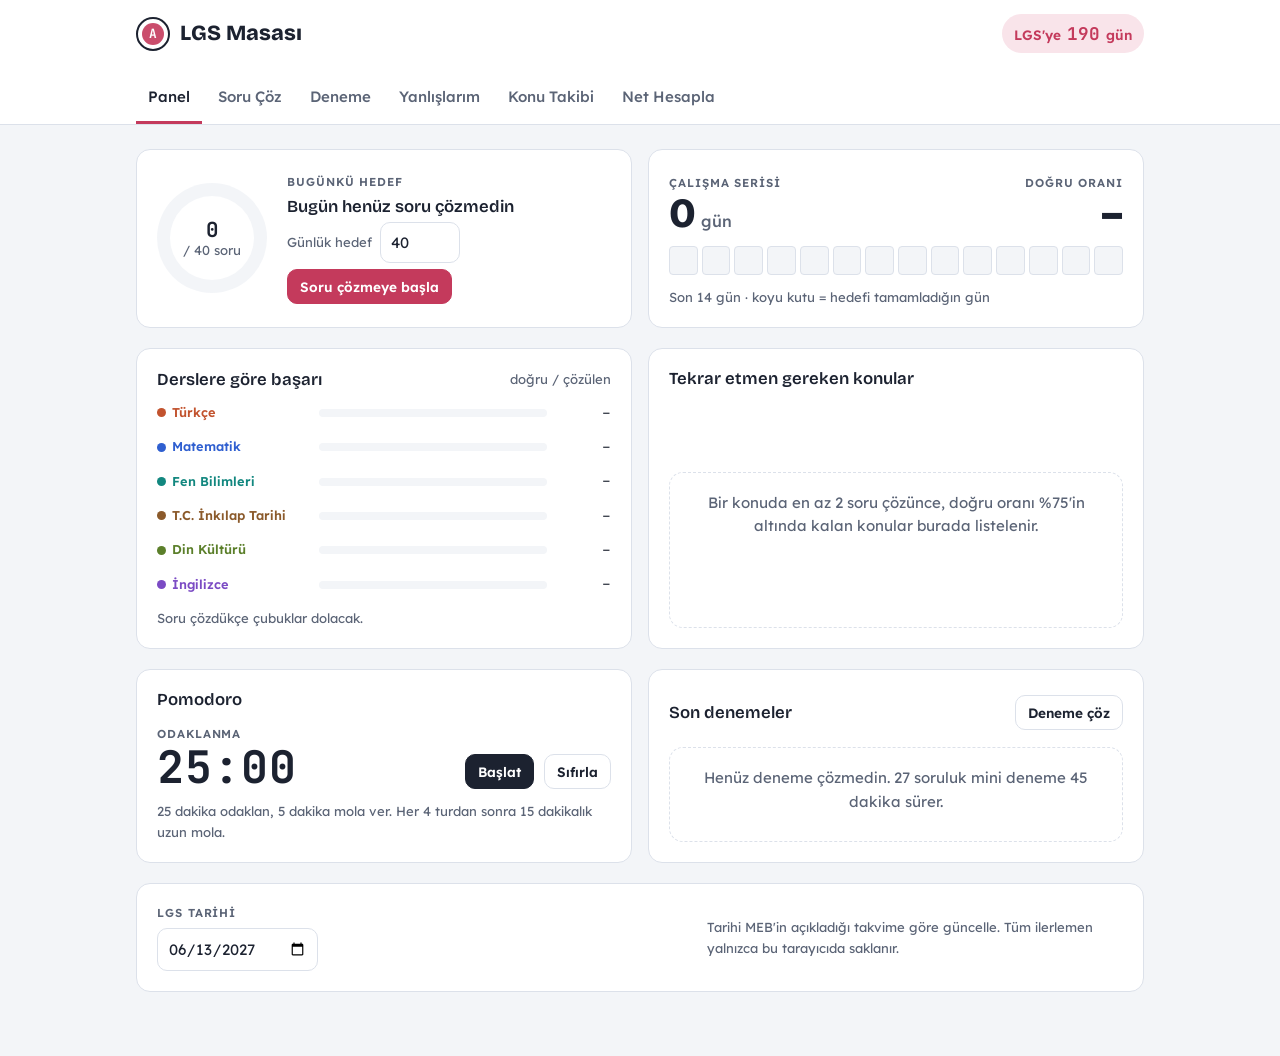
==== index.html @ 800ef684 "LGS çalışma uygulaması ekle Soru bankası, mini deneme, yanlış takibi, konu takibi, net/puan hesaplay" ====
<!doctype html>
<html lang="tr">
<head>
<meta charset="utf-8">
<meta name="viewport" content="width=device-width, initial-scale=1, viewport-fit=cover">
<!--APP-START-->
<title>LGS Masası</title>
<meta name="claude:viewport-fit-sides" content="cover">
<link rel="preconnect" href="https://fonts.googleapis.com">
<link rel="preconnect" href="https://fonts.gstatic.com" crossorigin>
<link rel="stylesheet" href="https://fonts.googleapis.com/css2?family=Bricolage+Grotesque:opsz,wght@12..96,600;12..96,800&family=Lexend:wght@400;500;600&family=JetBrains+Mono:wght@500;700&display=swap">
<style>
/* Layout: optik form fikri — beyaz "kâğıt" kartlar, A/B/C/D baloncukları, tek pembe vurgu rengi */
:root {
  --paper: #F3F5F8;
  --sheet: #FFFFFF;
  --ink: #1C2230;
  --muted: #5B6476;
  --line: #DCE1EA;
  --accent: #C43A5C;
  --accent-soft: #F9E4EA;
  --good: #1D7F55;
  --good-soft: #DFF3E9;
  --bad: #B9402B;
  --bad-soft: #FBE7E2;
  --c-tr: #C2532E; --c-mat: #2F5FD0; --c-fen: #12877F;
  --c-ink: #8B5A2B; --c-din: #5B7F2A; --c-ing: #7B4BC4;
  --f-display: "Bricolage Grotesque", "Segoe UI", system-ui, sans-serif;
  --f-body: "Lexend", "Segoe UI", system-ui, sans-serif;
  --f-mono: "JetBrains Mono", ui-monospace, "Cascadia Mono", monospace;
  --r: 14px;
}
@media (prefers-color-scheme: dark) {
  :root:not([data-theme="light"]) {
    --paper: #11141B; --sheet: #191E28; --ink: #E7EAF1; --muted: #9AA2B4; --line: #2B3241;
    --accent: #F07D98; --accent-soft: #3A1E28; --good: #52C690; --good-soft: #15342A; --bad: #F2846C; --bad-soft: #3A211B;
    --c-tr: #F08A5D; --c-mat: #7EA2F5; --c-fen: #4FC7BC; --c-ink: #D3A26E; --c-din: #9DC567; --c-ing: #B596EE;
    color-scheme: dark;
  }
}
:root[data-theme="dark"] {
  --paper: #11141B; --sheet: #191E28; --ink: #E7EAF1; --muted: #9AA2B4; --line: #2B3241;
  --accent: #F07D98; --accent-soft: #3A1E28; --good: #52C690; --good-soft: #15342A; --bad: #F2846C; --bad-soft: #3A211B;
  --c-tr: #F08A5D; --c-mat: #7EA2F5; --c-fen: #4FC7BC; --c-ink: #D3A26E; --c-din: #9DC567; --c-ing: #B596EE;
  color-scheme: dark;
}
* { box-sizing: border-box; }
body {
  margin: 0; background: var(--paper); color: var(--ink);
  font-family: var(--f-body); font-size: 15px; line-height: 1.55;
}
.wrap {
  max-width: 1040px; margin: 0 auto;
  padding-left: max(16px, env(safe-area-inset-left, 0px));
  padding-right: max(16px, env(safe-area-inset-right, 0px));
}
h1, h2, h3 { font-family: var(--f-display); text-wrap: balance; margin: 0; line-height: 1.15; }
h2 { font-size: 1.45rem; font-weight: 800; }
h3 { font-size: 1.05rem; font-weight: 600; }
.muted { color: var(--muted); }
.mono { font-family: var(--f-mono); font-variant-numeric: tabular-nums; }
.label { font-size: .72rem; text-transform: uppercase; letter-spacing: .08em; color: var(--muted); font-weight: 600; }
button, select, input { font: inherit; color: inherit; }
:focus-visible { outline: 2.5px solid var(--accent); outline-offset: 2px; }

/* Header */
header.top { background: var(--sheet); border-bottom: 1px solid var(--line); }
.top .wrap { display: flex; align-items: center; gap: 16px; flex-wrap: wrap; padding-block: 14px 0; }
.brand { display: flex; align-items: center; gap: 10px; }
.brand .logo { width: 34px; height: 34px; border-radius: 50%; border: 2px solid var(--ink); display: grid; place-items: center; font-family: var(--f-mono); font-weight: 700; font-size: .8rem; position: relative; }
.brand .logo::after { content: ""; position: absolute; inset: 4px; border-radius: 50%; background: var(--accent); opacity: .9; }
.brand .logo span { position: relative; z-index: 1; color: #fff; }
.brand h1 { font-size: 1.35rem; font-weight: 800; }
.countdown { margin-left: auto; display: flex; align-items: baseline; gap: 6px; background: var(--accent-soft); color: var(--accent); padding: 6px 12px; border-radius: 999px; font-weight: 600; font-size: .85rem; }
.countdown b { font-family: var(--f-mono); font-size: 1.1rem; }
nav.tabs { width: 100%; overflow-x: auto; display: flex; gap: 4px; margin-top: 6px; scrollbar-width: none; }
nav.tabs::-webkit-scrollbar { display: none; }
nav.tabs button {
  border: 0; background: none; padding: 10px 12px 12px; cursor: pointer; white-space: nowrap; color: var(--muted);
  border-bottom: 3px solid transparent; font-weight: 500;
}
nav.tabs button[aria-current="page"] { color: var(--ink); border-bottom-color: var(--accent); }
nav.tabs button .n { font-family: var(--f-mono); font-size: .72rem; background: var(--bad-soft); color: var(--bad); padding: 1px 6px; border-radius: 999px; margin-left: 4px; }
main { padding-block: 24px 64px; display: grid; gap: 20px; }

/* Generic blocks */
.card { background: var(--sheet); border: 1px solid var(--line); border-radius: var(--r); padding: 20px; min-width: 0; }
.grid { display: grid; gap: 16px; }
.g2 { grid-template-columns: repeat(auto-fit, minmax(280px, 1fr)); }
.g3 { grid-template-columns: repeat(auto-fit, minmax(220px, 1fr)); }
.row { display: flex; gap: 10px; flex-wrap: wrap; align-items: center; }
.stack { display: grid; gap: 12px; }
.btn {
  border: 1.5px solid var(--ink); background: var(--ink); color: var(--sheet); padding: 10px 18px; border-radius: 10px;
  cursor: pointer; font-weight: 600; transition: transform .1s ease;
}
.btn:active { transform: translateY(1px); }
.btn.ghost { background: transparent; color: var(--ink); border-color: var(--line); }
.btn.ghost:hover { border-color: var(--ink); }
.btn.accent { background: var(--accent); border-color: var(--accent); color: #fff; }
.btn.small { padding: 6px 12px; font-size: .85rem; }
.btn:disabled { opacity: .45; cursor: not-allowed; }
.chip { display: inline-flex; align-items: center; gap: 6px; font-size: .8rem; font-weight: 600; color: var(--c, var(--muted)); }
.chip::before { content: ""; width: 9px; height: 9px; border-radius: 50%; background: var(--c, var(--muted)); }
.pick { display: flex; gap: 8px; flex-wrap: wrap; }
.pick button {
  border: 1.5px solid var(--line); background: var(--sheet); border-radius: 999px; padding: 7px 14px; cursor: pointer; font-size: .9rem;
}
.pick button[aria-pressed="true"] { border-color: var(--ink); background: var(--ink); color: var(--sheet); }
select, input[type="number"], input[type="date"] {
  border: 1.5px solid var(--line); background: var(--sheet); border-radius: 10px; padding: 8px 10px; min-width: 0;
}
.field { display: grid; gap: 6px; }
.empty { padding: 18px; border: 1.5px dashed var(--line); border-radius: var(--r); color: var(--muted); text-align: center; }

/* Stats */
.big { font-family: var(--f-display); font-weight: 800; font-size: 2.6rem; line-height: 1; }
.bar { height: 8px; background: var(--paper); border-radius: 999px; overflow: hidden; }
.bar i { display: block; height: 100%; background: var(--c, var(--accent)); border-radius: 999px; }
.dersrow { display: grid; grid-template-columns: minmax(0, 150px) 1fr 52px; gap: 12px; align-items: center; font-size: .9rem; }
.dersrow .mono { text-align: right; }
.ring { --p: 0; width: 110px; height: 110px; border-radius: 50%; display: grid; place-items: center;
  background: conic-gradient(var(--accent) calc(var(--p) * 1%), var(--paper) 0); flex: none; }
.ring div { width: 84px; height: 84px; border-radius: 50%; background: var(--sheet); display: grid; place-items: center; text-align: center; line-height: 1.1; }
.ring b { font-family: var(--f-mono); font-size: 1.3rem; }
.weeks { display: grid; grid-template-columns: repeat(14, 1fr); gap: 4px; }
.weeks span { aspect-ratio: 1; border-radius: 4px; background: var(--paper); border: 1px solid var(--line); max-width: 100%; }
.weeks span[data-l="1"] { background: color-mix(in srgb, var(--accent) 30%, var(--sheet)); border-color: transparent; }
.weeks span[data-l="2"] { background: color-mix(in srgb, var(--accent) 60%, var(--sheet)); border-color: transparent; }
.weeks span[data-l="3"] { background: var(--accent); border-color: transparent; }

/* Pomodoro */
.pomo-time { font-family: var(--f-mono); font-weight: 700; font-size: 2.8rem; letter-spacing: .02em; line-height: 1; }

/* Question */
.qcard { max-width: 760px; width: 100%; margin: 0 auto; }
.qhead { display: flex; gap: 12px; align-items: center; flex-wrap: wrap; margin-bottom: 14px; }
.qhead .count { margin-left: auto; font-family: var(--f-mono); color: var(--muted); font-size: .9rem; }
.qtext { font-size: 1.08rem; white-space: pre-line; margin: 0 0 18px; }
.opts { display: grid; gap: 10px; }
.opt {
  display: flex; gap: 14px; align-items: center; text-align: left; width: 100%;
  border: 1.5px solid var(--line); background: var(--sheet); border-radius: 12px; padding: 10px 14px; cursor: pointer;
}
.opt:hover:not(:disabled) { border-color: var(--ink); }
.opt:disabled { cursor: default; }
.bub {
  flex: none; width: 32px; height: 32px; border-radius: 50%; border: 1.5px solid var(--accent); color: var(--accent);
  display: grid; place-items: center; font-family: var(--f-mono); font-weight: 700; font-size: .85rem;
}
.opt.sel { border-color: var(--ink); }
.opt.sel .bub { background: var(--ink); border-color: var(--ink); color: var(--sheet); }
.opt.ok { border-color: var(--good); background: var(--good-soft); }
.opt.ok .bub { background: var(--good); border-color: var(--good); color: var(--sheet); }
.opt.no { border-color: var(--bad); background: var(--bad-soft); }
.opt.no .bub { background: var(--bad); border-color: var(--bad); color: var(--sheet); }
.explain { margin-top: 16px; padding: 14px 16px; border-radius: 12px; background: var(--paper); border-left: 4px solid var(--good); }
.explain.no { border-left-color: var(--bad); }
.qfoot { display: flex; gap: 10px; flex-wrap: wrap; margin-top: 18px; justify-content: space-between; }
.progress { height: 4px; background: var(--paper); border-radius: 999px; overflow: hidden; margin-bottom: 18px; }
.progress i { display: block; height: 100%; background: var(--accent); }

/* Deneme optik */
.optik { display: grid; grid-template-columns: repeat(auto-fill, minmax(38px, 1fr)); gap: 6px; }
.optik button {
  aspect-ratio: 1; border-radius: 50%; border: 1.5px solid var(--line); background: var(--sheet); cursor: pointer;
  font-family: var(--f-mono); font-size: .78rem; display: grid; place-items: center; padding: 0; max-width: 100%;
}
.optik button.done { background: var(--ink); color: var(--sheet); border-color: var(--ink); }
.optik button.cur { outline: 2.5px solid var(--accent); outline-offset: 1px; }
.timer { font-family: var(--f-mono); font-weight: 700; font-size: 1.4rem; }
.timer.low { color: var(--bad); }
.exam-layout { display: grid; grid-template-columns: minmax(0, 1fr) 260px; gap: 20px; align-items: start; }
@media (max-width: 820px) { .exam-layout { grid-template-columns: 1fr; } }

/* Tables */
.tbl-wrap { overflow-x: auto; }
table { width: 100%; border-collapse: collapse; font-size: .92rem; }
th, td { padding: 9px 10px; border-bottom: 1px solid var(--line); text-align: right; font-variant-numeric: tabular-nums; }
th:first-child, td:first-child { text-align: left; }
th { font-size: .72rem; text-transform: uppercase; letter-spacing: .06em; color: var(--muted); font-weight: 600; }
tfoot td { font-weight: 700; border-bottom: 0; }
td input[type="number"] { width: 64px; text-align: right; }

/* Lists */
.list { display: grid; gap: 10px; }
.item { border: 1px solid var(--line); border-radius: 12px; padding: 14px 16px; background: var(--sheet); display: grid; gap: 8px; min-width: 0; }
.item p { margin: 0; white-space: pre-line; }
.ans { font-size: .9rem; }
.ans b { color: var(--good); }
.topic { display: grid; grid-template-columns: auto minmax(0, 1fr) auto; gap: 12px; align-items: center; padding: 9px 0; border-bottom: 1px solid var(--line); }
.topic:last-child { border-bottom: 0; }
.topic input { width: 18px; height: 18px; accent-color: var(--accent); }
.topic label { cursor: pointer; }
.topic.done label { color: var(--muted); text-decoration: line-through; text-decoration-color: var(--line); }
.tag { font-family: var(--f-mono); font-size: .75rem; padding: 2px 8px; border-radius: 999px; background: var(--paper); color: var(--muted); white-space: nowrap; }
.tag.good { background: var(--good-soft); color: var(--good); }
.tag.bad { background: var(--bad-soft); color: var(--bad); }
.confirm { display: flex; gap: 8px; flex-wrap: wrap; align-items: center; padding: 10px 12px; background: var(--accent-soft); border-radius: 10px; }
.note { font-size: .82rem; color: var(--muted); }
.hero-res { display: flex; gap: 24px; flex-wrap: wrap; align-items: center; }
.hero-res > div { display: grid; gap: 2px; }
@media (prefers-reduced-motion: reduce) { * { transition: none !important; } }
</style>
</head>
<body>
<header class="top">
  <div class="wrap">
    <div class="brand"><div class="logo"><span>A</span></div><h1>LGS Masası</h1></div>
    <div class="countdown" id="countdown"></div>
    <nav class="tabs" id="tabs" aria-label="Bölümler"></nav>
  </div>
</header>
<main class="wrap" id="main"></main>

<script>
/* ===================== DERSLER VE KONULAR ===================== */
const DERS = {
  tr:  { ad: "Türkçe", lgs: 20, kat: 4 },
  mat: { ad: "Matematik", lgs: 20, kat: 4 },
  fen: { ad: "Fen Bilimleri", lgs: 20, kat: 4 },
  ink: { ad: "T.C. İnkılap Tarihi", lgs: 10, kat: 1 },
  din: { ad: "Din Kültürü", lgs: 10, kat: 1 },
  ing: { ad: "İngilizce", lgs: 10, kat: 1 },
};
const DK = Object.keys(DERS);
const KONU = {
  tr: ["Sözcükte Anlam", "Cümlede Anlam", "Paragraf", "Fiilimsiler", "Cümlenin Ögeleri", "Fiilde Çatı", "Cümle Türleri", "Yazım Kuralları", "Noktalama İşaretleri", "Söz Sanatları", "Anlatım Bozuklukları", "Metin Türleri"],
  mat: ["Çarpanlar ve Katlar", "Üslü İfadeler", "Kareköklü İfadeler", "Veri Analizi", "Basit Olayların Olasılığı", "Cebirsel İfadeler ve Özdeşlikler", "Doğrusal Denklemler", "Eşitsizlikler", "Üçgenler", "Eşlik ve Benzerlik", "Dönüşüm Geometrisi", "Geometrik Cisimler"],
  fen: ["Mevsimler ve İklim", "DNA ve Genetik Kod", "Basınç", "Madde ve Endüstri", "Basit Makineler", "Enerji Dönüşümleri ve Çevre Bilimi", "Elektrik Yükleri ve Elektrik Enerjisi"],
  ink: ["Bir Kahraman Doğuyor", "Millî Uyanış", "Ya İstiklal Ya Ölüm", "Atatürkçülük ve Çağdaşlaşan Türkiye", "Demokratikleşme Çabaları", "Atatürk Dönemi Dış Politika", "Atatürk'ün Ölümü ve Sonrası"],
  din: ["Kader İnancı", "Zekât ve Sadaka", "Din ve Hayat", "Hz. Muhammed'in Örnekliği", "Kur'an-ı Kerim ve Özellikleri"],
  ing: ["Friendship", "Teen Life", "In the Kitchen", "On the Phone", "The Internet", "Adventures", "Tourism", "Chores", "Science", "Natural Forces"],
};

/* ===================== SORU BANKASI ===================== */
/* s: ders, t: konu, q: soru, o: seçenekler (A-D), a: doğru seçenek (0-3), e: açıklama */
const Q = [
  // ---- TÜRKÇE ----
  { s: "tr", t: "Sözcükte Anlam", q: "Aşağıdakilerin hangisinde tırnak içindeki sözcük mecaz anlamda kullanılmıştır?", o: ["Paketi \"ince\" bir iple bağladı.", "Arkadaşlarına karşı her zaman çok \"ince\" davranır.", "Masaya \"ince\" bir örtü serdi.", "Kalemin ucu çok \"ince\" olmuş."], a: 1, e: "\"İnce davranmak\" kibar, düşünceli olmak anlamındadır; sözcük gerçek anlamından (kalın olmayan) uzaklaşmıştır." },
  { s: "tr", t: "Sözcükte Anlam", q: "\"Sınav sonucunu öğrenince etekleri zil çaldı.\"\n\nBu cümledeki deyimin anlamı aşağıdakilerden hangisidir?", o: ["Çok korkmak", "Çok sevinmek", "Çok şaşırmak", "Çok üzülmek"], a: 1, e: "\"Etekleri zil çalmak\" çok sevinmek, sevinçten yerinde duramamak demektir." },
  { s: "tr", t: "Cümlede Anlam", q: "Aşağıdakilerden hangisi neden-sonuç ilişkisi içeren bir cümledir?", o: ["Erken kalkmak için alarm kurdu.", "Yağmur yağdığı için maç ertelendi.", "Düzenli çalışırsan başarırsın.", "Sanki bütün yük onun omzundaydı."], a: 1, e: "Maçın ertelenmesinin nedeni yağmurdur. A'da amaç-sonuç, C'de koşul-sonuç, D'de benzetme vardır." },
  { s: "tr", t: "Cümlede Anlam", q: "Aşağıdaki cümlelerin hangisi nesnel bir yargı içerir?", o: ["Bu film yılın en sürükleyici yapımı.", "Türkiye'nin başkenti Ankara'dır.", "Sonbahar en hüzünlü mevsimdir.", "Bu kitabın kapağı çok sıkıcı."], a: 1, e: "Nesnel yargı kanıtlanabilir, kişiden kişiye değişmez. Diğerleri kişisel görüş (öznel) bildirir." },
  { s: "tr", t: "Paragraf", q: "Kitap okumak, insanın hayal dünyasını genişletir. Okuyan kişi farklı hayatlara tanıklık eder, başka insanların duygularını anlamayı öğrenir. Bu yüzden düzenli okuma alışkanlığı kazanan çocuklar, başkalarının yerine kendini koyabilen bireyler olur.\n\nBu paragrafın ana düşüncesi aşağıdakilerden hangisidir?", o: ["Çocuklar her gün kitap okumalıdır.", "Kitap okumak empati kurmayı kolaylaştırır.", "Hayal gücü yalnızca kitapla gelişir.", "Okuma alışkanlığı ailede kazanılır."], a: 1, e: "Paragraf, okumanın başkalarının duygularını anlamayı (empati) geliştirdiği sonucuna bağlanıyor. Ana düşünce genellikle son cümlede toplanır." },
  { s: "tr", t: "Fiilimsiler", q: "Aşağıdaki cümlelerin hangisinde isim-fiil (ad-fiil) vardır?", o: ["Koşarak eve geldi.", "Kitap okumayı çok sever.", "Gelecek otobüsü bekliyoruz.", "Eve gelince beni aradı."], a: 1, e: "\"Okuma\" sözcüğü -ma ekiyle yapılmış isim-fiildir. A ve D'de zarf-fiil (-arak, -ınca), C'de sıfat-fiil (-ecek) vardır." },
  { s: "tr", t: "Fiilimsiler", q: "\"Kırılan vazoyu annem hemen fark etti.\"\n\nBu cümledeki fiilimsinin türü aşağıdakilerden hangisidir?", o: ["İsim-fiil", "Sıfat-fiil", "Zarf-fiil", "Cümlede fiilimsi yoktur."], a: 1, e: "\"Kırılan\" sözcüğü -an ekiyle \"vazo\" ismini nitelemiştir; bu bir sıfat-fiildir (ortaç)." },
  { s: "tr", t: "Cümlenin Ögeleri", q: "\"Ali dün akşam kitabı bitirdi.\"\n\nBu cümlede \"kitabı\" sözcüğü hangi ögedir?", o: ["Özne", "Belirtili nesne", "Dolaylı tümleç", "Zarf tümleci"], a: 1, e: "Yükleme \"neyi?\" sorusu sorulur: \"Kitabı\" bitirdi. Belirtme durum eki (-ı) aldığı için belirtili nesnedir." },
  { s: "tr", t: "Fiilde Çatı", q: "Aşağıdaki cümlelerin hangisinin yüklemi edilgen çatılıdır?", o: ["Annem akşam yemeği pişirdi.", "Mektuplar dün postaya verildi.", "Arkadaşlar parkta buluştu.", "Kız aynanın karşısında süslendi."], a: 1, e: "\"Verildi\" fiilinin öznesi belli değildir (verenin kim olduğu söylenmez); -il ekiyle edilgen olmuştur. C işteş, D dönüşlü, A etken çatılıdır." },
  { s: "tr", t: "Cümle Türleri", q: "Aşağıdakilerden hangisi isim cümlesidir?", o: ["Bahçede çiçekler açtı.", "Bu ev çok eski.", "Yarın erken kalkacağız.", "Kitabı bir günde okudum."], a: 1, e: "İsim cümlesinin yüklemi isim soylu sözcüktür: \"eski\". Diğer cümlelerin yüklemi çekimli fiildir." },
  { s: "tr", t: "Yazım Kuralları", q: "Aşağıdaki cümlelerin hangisinde yazım yanlışı vardır?", o: ["Sen de bizimle gel.", "Kitabı masada bıraktım.", "Bende seninle geleceğim.", "Evde kimse yoktu."], a: 2, e: "\"Ben de\" anlamındaki bağlaç olan \"de\" ayrı yazılır: \"Ben de seninle geleceğim.\" Cümleden çıkarıldığında anlam bozulmuyorsa bağlaçtır." },
  { s: "tr", t: "Noktalama İşaretleri", q: "Aşağıdakilerin hangisinin sonuna soru işareti konmaz?", o: ["Yarın okula gelecek misin", "Seni kim aradı", "Nereye gittiğini bilmiyorum", "Bu kitabı okudun mu"], a: 2, e: "C'de soru anlamı yoktur; \"bilmiyorum\" diye bir bilgi verilir. Bu yüzden sonuna nokta konur." },
  { s: "tr", t: "Söz Sanatları", q: "\"Güneş, pencereden içeri gülümseyerek bakıyordu.\"\n\nBu cümlede hangi söz sanatı kullanılmıştır?", o: ["Benzetme", "Kişileştirme", "Abartma", "Konuşturma"], a: 1, e: "Gülümsemek insana ait bir özelliktir; Güneş'e insan özelliği verilmiştir. Bu kişileştirmedir (teşhis)." },
  { s: "tr", t: "Söz Sanatları", q: "Aşağıdakilerin hangisinde abartma sanatı vardır?", o: ["Gözyaşlarım sel olup aktı.", "Kar, pamuk gibi yağıyordu.", "Rüzgâr kapıyı çaldı.", "Kuşlar bize \"Bahar geldi!\" dedi."], a: 0, e: "Gözyaşlarının sel olması gerçekte olamayacak kadar büyütülmüştür. B benzetme, C kişileştirme, D konuşturmadır." },
  { s: "tr", t: "Anlatım Bozuklukları", q: "Aşağıdaki cümlelerin hangisinde gereksiz sözcük kullanımından kaynaklanan bir anlatım bozukluğu vardır?", o: ["Toplantıya elli kişi katıldı.", "Toplantıya yaklaşık elli kadar kişi katıldı.", "Toplantıya ellinin üzerinde kişi katıldı.", "Toplantıya beklenenden az kişi katıldı."], a: 1, e: "\"Yaklaşık\" ile \"kadar\" aynı anlamı verir; ikisinden biri gereksizdir." },
  { s: "tr", t: "Metin Türleri", q: "Yazarın kendi yaşadığı ya da tanık olduğu olayları, üzerinden zaman geçtikten sonra anlattığı yazı türü hangisidir?", o: ["Anı", "Masal", "Fabl", "Roman"], a: 0, e: "Anı (hatıra), yazarın bizzat yaşadığı veya tanık olduğu olayları anlatır; gerçeğe dayanır." },

  // ---- MATEMATİK ----
  { s: "mat", t: "Çarpanlar ve Katlar", q: "24 ve 36 sayılarının en büyük ortak böleni (EBOB) kaçtır?", o: ["6", "8", "12", "18"], a: 2, e: "24 = 2³·3, 36 = 2²·3². Ortak asal çarpanların en küçük üslüleri: 2²·3 = 12." },
  { s: "mat", t: "Çarpanlar ve Katlar", q: "8 ve 12 sayılarının en küçük ortak katı (EKOK) kaçtır?", o: ["24", "48", "4", "96"], a: 0, e: "8 = 2³, 12 = 2²·3. Tüm asal çarpanların en büyük üslüleri: 2³·3 = 24." },
  { s: "mat", t: "Çarpanlar ve Katlar", q: "Uzunlukları 18 cm ve 30 cm olan iki çubuk, hiç artmayacak şekilde eşit ve olabildiğince uzun parçalara ayrılacaktır. Toplam kaç parça elde edilir?", o: ["6", "8", "12", "16"], a: 1, e: "Parça boyu EBOB(18, 30) = 6 cm olmalı. 18 ÷ 6 = 3, 30 ÷ 6 = 5; toplam 3 + 5 = 8 parça." },
  { s: "mat", t: "Üslü İfadeler", q: "(2⁵ · 2³) ÷ 2⁶ işleminin sonucu kaçtır?", o: ["2", "4", "8", "16"], a: 1, e: "Tabanlar aynı: çarpmada üsler toplanır, bölmede çıkarılır. 2⁵⁺³⁻⁶ = 2² = 4." },
  { s: "mat", t: "Üslü İfadeler", q: "(−3)² + (−2)³ işleminin sonucu kaçtır?", o: ["−17", "1", "17", "−1"], a: 1, e: "(−3)² = 9 (çift üs, pozitif), (−2)³ = −8 (tek üs, negatif). 9 + (−8) = 1." },
  { s: "mat", t: "Üslü İfadeler", q: "0,00045 sayısının bilimsel gösterimi aşağıdakilerden hangisidir?", o: ["4,5 · 10⁻³", "4,5 · 10⁻⁴", "45 · 10⁻⁵", "0,45 · 10⁻³"], a: 1, e: "Bilimsel gösterimde katsayı 1 ile 10 arasında olmalı (1 ≤ a < 10). Virgül 4 basamak sağa kayar: 4,5 · 10⁻⁴." },
  { s: "mat", t: "Kareköklü İfadeler", q: "√48 ifadesinin en sade hâli aşağıdakilerden hangisidir?", o: ["2√12", "4√3", "3√4", "6√2"], a: 1, e: "48 = 16 · 3 → √48 = √16 · √3 = 4√3. (2√12 de eşittir ama sadeleştirilebilir.)" },
  { s: "mat", t: "Kareköklü İfadeler", q: "√50 + √18 işleminin sonucu kaçtır?", o: ["8√2", "√68", "15√2", "4√2"], a: 0, e: "√50 = 5√2, √18 = 3√2. Kök içleri aynı olunca katsayılar toplanır: 5√2 + 3√2 = 8√2." },
  { s: "mat", t: "Kareköklü İfadeler", q: "√70 sayısı hangi iki ardışık tam sayı arasındadır?", o: ["7 ile 8", "8 ile 9", "9 ile 10", "34 ile 35"], a: 1, e: "8² = 64 < 70 < 81 = 9². Bu yüzden 8 < √70 < 9." },
  { s: "mat", t: "Veri Analizi", q: "Bir öğrencinin 4 deneme sınavındaki matematik netleri 12, 15, 18 ve 15'tir. Bu netlerin aritmetik ortalaması kaçtır?", o: ["14", "15", "16", "18"], a: 1, e: "Toplam: 12 + 15 + 18 + 15 = 60. Ortalama: 60 ÷ 4 = 15." },
  { s: "mat", t: "Basit Olayların Olasılığı", q: "Bir torbada 3 kırmızı, 5 mavi ve 2 yeşil top vardır. Torbadan rastgele çekilen bir topun mavi olma olasılığı kaçtır?", o: ["1/5", "3/10", "1/2", "1/10"], a: 2, e: "Toplam 10 top, 5'i mavi. Olasılık = 5/10 = 1/2." },
  { s: "mat", t: "Basit Olayların Olasılığı", q: "Bir zar atıldığında üst yüze asal sayı gelme olasılığı kaçtır?", o: ["1/6", "1/3", "1/2", "2/3"], a: 2, e: "1-6 arasındaki asal sayılar: 2, 3, 5 (3 tane). Olasılık = 3/6 = 1/2. (1 asal değildir.)" },
  { s: "mat", t: "Cebirsel İfadeler ve Özdeşlikler", q: "(x + 3)² ifadesinin eşiti aşağıdakilerden hangisidir?", o: ["x² + 9", "x² + 3x + 9", "x² + 6x + 9", "x² + 6x + 6"], a: 2, e: "İki terim toplamının karesi: (a + b)² = a² + 2ab + b² → x² + 2·x·3 + 9 = x² + 6x + 9." },
  { s: "mat", t: "Cebirsel İfadeler ve Özdeşlikler", q: "51² − 49² işleminin sonucu kaçtır?", o: ["2", "100", "200", "400"], a: 2, e: "İki kare farkı: a² − b² = (a − b)(a + b) → (51 − 49)(51 + 49) = 2 · 100 = 200." },
  { s: "mat", t: "Doğrusal Denklemler", q: "3x − 7 = 2x + 5 denkleminin çözümü kaçtır?", o: ["2", "−2", "12", "−12"], a: 2, e: "x'li terimler bir tarafa: 3x − 2x = 5 + 7 → x = 12." },
  { s: "mat", t: "Doğrusal Denklemler", q: "A(1, 2) ve B(3, 8) noktalarından geçen doğrunun eğimi kaçtır?", o: ["2", "3", "4", "6"], a: 1, e: "Eğim = (y₂ − y₁) / (x₂ − x₁) = (8 − 2) / (3 − 1) = 6 / 2 = 3." },
  { s: "mat", t: "Doğrusal Denklemler", q: "y = 2x + 1 doğrusunun y eksenini kestiği nokta aşağıdakilerden hangisidir?", o: ["(1, 0)", "(0, 1)", "(0, 2)", "(−1/2, 0)"], a: 1, e: "y eksenini kestiği noktada x = 0'dır. y = 2·0 + 1 = 1 → (0, 1)." },
  { s: "mat", t: "Eşitsizlikler", q: "−2x + 4 > 10 eşitsizliğinin çözüm kümesi aşağıdakilerden hangisidir?", o: ["x > −3", "x < −3", "x > 3", "x < 3"], a: 1, e: "−2x > 6. Her iki taraf negatif sayıya (−2) bölünürken eşitsizlik yön değiştirir: x < −3." },
  { s: "mat", t: "Üçgenler", q: "Dik kenarları 6 cm ve 8 cm olan dik üçgenin hipotenüsü kaç cm'dir?", o: ["10", "12", "14", "9"], a: 0, e: "Pisagor bağıntısı: c² = 6² + 8² = 36 + 64 = 100 → c = 10 cm." },
  { s: "mat", t: "Üçgenler", q: "İki kenarının uzunluğu 5 cm ve 9 cm olan bir üçgenin üçüncü kenarı tam sayı ise en fazla kaç cm olabilir?", o: ["12", "13", "14", "15"], a: 1, e: "Üçgen eşitsizliği: 9 − 5 < x < 9 + 5 → 4 < x < 14. En büyük tam sayı 13." },
  { s: "mat", t: "Eşlik ve Benzerlik", q: "ABC ve DEF üçgenleri benzerdir ve |AB| / |DE| = 2/3'tür. |AB| = 8 cm ise |DE| kaç cm'dir?", o: ["10", "12", "16", "24"], a: 1, e: "8 / |DE| = 2/3 → |DE| = 8 · 3 / 2 = 12 cm." },
  { s: "mat", t: "Dönüşüm Geometrisi", q: "A(2, −3) noktasının y eksenine göre yansımasının koordinatları nedir?", o: ["(2, 3)", "(−2, −3)", "(−2, 3)", "(3, −2)"], a: 1, e: "y eksenine göre yansımada x'in işareti değişir, y aynı kalır: (−2, −3)." },
  { s: "mat", t: "Dönüşüm Geometrisi", q: "B(−1, 4) noktası önce 3 birim sağa, sonra 2 birim aşağı ötelenirse hangi noktaya gelir?", o: ["(2, 2)", "(−4, 6)", "(2, 6)", "(−4, 2)"], a: 0, e: "Sağa öteleme x'e eklenir: −1 + 3 = 2. Aşağı öteleme y'den çıkarılır: 4 − 2 = 2. Sonuç (2, 2)." },
  { s: "mat", t: "Geometrik Cisimler", q: "Taban yarıçapı 3 cm, yüksekliği 10 cm olan dik dairesel silindirin hacmi kaç cm³'tür? (π = 3 alınız.)", o: ["90", "180", "270", "900"], a: 2, e: "Hacim = π · r² · h = 3 · 9 · 10 = 270 cm³." },

  // ---- FEN BİLİMLERİ ----
  { s: "fen", t: "Mevsimler ve İklim", q: "Mevsimlerin oluşmasının temel nedeni aşağıdakilerden hangisidir?", o: ["Dünya'nın Güneş'e olan uzaklığının değişmesi", "Dünya'nın eksen eğikliği ve Güneş etrafında dolanması", "Ay'ın Dünya etrafında dolanması", "Dünya'nın kendi ekseni etrafında dönmesi"], a: 1, e: "Eksen eğikliği yüzünden yıl boyunca Güneş ışınlarının geliş açısı değişir; mevsimler bundan oluşur. Kendi ekseni etrafında dönme gece-gündüzü oluşturur." },
  { s: "fen", t: "Mevsimler ve İklim", q: "21 Haziran tarihinde Kuzey Yarım Küre için aşağıdakilerden hangisi doğrudur?", o: ["En uzun gece yaşanır.", "Gece ve gündüz süreleri eşittir.", "En uzun gündüz yaşanır.", "Güneş ışınları Oğlak Dönencesi'ne dik gelir."], a: 2, e: "21 Haziran'da ışınlar Yengeç Dönencesi'ne dik gelir; Kuzey Yarım Küre'de en uzun gündüz, en kısa gece yaşanır." },
  { s: "fen", t: "Mevsimler ve İklim", q: "Uzun yıllar boyunca bir bölgede gözlenen hava olaylarının ortalamasını inceleyen bilim dalı hangisidir?", o: ["Meteoroloji", "Klimatoloji", "Jeoloji", "Ekoloji"], a: 1, e: "İklimi klimatoloji inceler. Meteoroloji ise kısa süreli hava durumunu inceler." },
  { s: "fen", t: "DNA ve Genetik Kod", q: "Bir DNA zincirindeki baz dizilimi A–T–G–C şeklindedir. Karşı zincirdeki baz dizilimi hangisidir?", o: ["T–A–C–G", "A–T–G–C", "U–A–C–G", "G–C–A–T"], a: 0, e: "DNA'da Adenin–Timin, Guanin–Sitozin eşleşir. A→T, T→A, G→C, C→G. (Urasil DNA'da bulunmaz.)" },
  { s: "fen", t: "DNA ve Genetik Kod", q: "Bezelyede düz tohum (D) buruşuk tohuma (d) baskındır. Dd × Dd çaprazlamasında buruşuk tohumlu bezelye oluşma olasılığı kaçtır?", o: ["0", "1/4", "1/2", "3/4"], a: 1, e: "Olası genotipler: DD, Dd, Dd, dd. Yalnızca dd buruşuktur → 1/4." },
  { s: "fen", t: "DNA ve Genetik Kod", q: "Çevre koşullarının etkisiyle oluşan ve kalıtsal olmayan değişikliklere ne ad verilir?", o: ["Mutasyon", "Modifikasyon", "Adaptasyon", "Varyasyon"], a: 1, e: "Modifikasyon genlerin yapısını değiştirmez, sonraki nesle aktarılmaz. Mutasyon ise DNA'da kalıcı değişikliktir." },
  { s: "fen", t: "Basınç", q: "600 N ağırlığındaki bir cisim, zemine 2 m²'lik yüzeyle temas etmektedir. Cismin zemine yaptığı basınç kaç Pa'dır?", o: ["300", "1200", "600", "150"], a: 0, e: "Basınç = Kuvvet ÷ Yüzey alanı = 600 N ÷ 2 m² = 300 Pa." },
  { s: "fen", t: "Basınç", q: "Durgun bir sıvının kabın tabanına yaptığı basınç aşağıdakilerden hangisine bağlı değildir?", o: ["Sıvının derinliğine", "Sıvının yoğunluğuna", "Kabın şekline", "Yer çekimi ivmesine"], a: 2, e: "Sıvı basıncı = derinlik × yoğunluk × g. Kabın şekline ve sıvının miktarına bağlı değildir." },
  { s: "fen", t: "Basınç", q: "Kayak yapan birinin karda batmaması için geniş kayaklar kullanmasının nedeni nedir?", o: ["Ağırlığını azaltmak", "Temas alanını artırıp basıncı azaltmak", "Temas alanını azaltıp basıncı artırmak", "Sürtünmeyi artırmak"], a: 1, e: "Kuvvet (ağırlık) aynı kalır; yüzey alanı büyüdükçe basınç küçülür, bu yüzden kişi kara gömülmez." },
  { s: "fen", t: "Madde ve Endüstri", q: "Periyodik tablodaki yatay sıralara ne ad verilir?", o: ["Grup", "Periyot", "Blok", "Sütun"], a: 1, e: "Yatay sıralar periyot (7 tane), dikey sütunlar grup olarak adlandırılır." },
  { s: "fen", t: "Madde ve Endüstri", q: "pH değeri 3 olan bir çözelti için aşağıdakilerden hangisi doğrudur?", o: ["Baziktir.", "Mavi turnusol kâğıdını kırmızıya çevirir.", "Nötrdür.", "Ele kayganlık hissi verir."], a: 1, e: "pH < 7 asidiktir. Asitler mavi turnusolü kırmızıya çevirir. Kayganlık hissi bazların özelliğidir." },
  { s: "fen", t: "Madde ve Endüstri", q: "Aşağıdakilerden hangisi kimyasal bir değişimdir?", o: ["Buzun erimesi", "Kâğıdın yırtılması", "Demirin paslanması", "Şekerin suda çözünmesi"], a: 2, e: "Paslanmada demir oksijenle tepkimeye girer ve yeni bir madde oluşur. Diğerlerinde maddenin kimliği değişmez." },
  { s: "fen", t: "Basit Makineler", q: "Basit makinelerle ilgili aşağıdakilerden hangisi doğrudur?", o: ["İşten kazanç sağlarlar.", "Kuvvetten kazanç varsa yoldan da kazanç olur.", "İş yapmayı kolaylaştırır ama işten kazanç sağlamazlar.", "Enerjiyi artırırlar."], a: 2, e: "Basit makineler kuvvetin yönünü veya büyüklüğünü değiştirir; ancak yapılan iş azalmaz. Kuvvetten kazanç, yoldan kayıp demektir." },
  { s: "fen", t: "Basit Makineler", q: "Sabit makara için aşağıdakilerden hangisi doğrudur?", o: ["Kuvvetten kazanç sağlar.", "Yalnızca kuvvetin yönünü değiştirir.", "Yoldan kazanç sağlar.", "Yükü yarı kuvvetle kaldırır."], a: 1, e: "Sabit makarada kuvvet = yük (ağırlıksız makarada). Kazanç yoktur, yalnızca kuvvetin yönü değişir." },
  { s: "fen", t: "Enerji Dönüşümleri ve Çevre Bilimi", q: "Fotosentez sonucunda açığa çıkan gaz hangisidir?", o: ["Karbondioksit", "Oksijen", "Azot", "Hidrojen"], a: 1, e: "Fotosentezde bitkiler karbondioksit ve su kullanarak güneş ışığıyla besin (glikoz) üretir ve oksijen açığa çıkarır." },
  { s: "fen", t: "Enerji Dönüşümleri ve Çevre Bilimi", q: "Aşağıdaki enerji kaynaklarından hangisi yenilenemez?", o: ["Güneş", "Rüzgâr", "Kömür", "Jeotermal"], a: 2, e: "Kömür fosil yakıttır; oluşması milyonlarca yıl sürer, tükenebilir. Diğerleri yenilenebilir kaynaklardır." },
  { s: "fen", t: "Enerji Dönüşümleri ve Çevre Bilimi", q: "Bir besin zincirinde enerji akışı hangi canlılarla başlar?", o: ["Üreticiler", "Otçullar", "Etçiller", "Ayrıştırıcılar"], a: 0, e: "Enerji Güneş'ten üreticilere (bitkiler) geçer; zincir üreticilerle başlar." },
  { s: "fen", t: "Elektrik Yükleri ve Elektrik Enerjisi", q: "Aynı cins elektrik yüküyle yüklü iki cisim birbirine yaklaştırılırsa ne olur?", o: ["Birbirini çeker.", "Birbirini iter.", "Etkileşmez.", "Yükleri sıfırlanır."], a: 1, e: "Aynı cins yükler birbirini iter, zıt cins yükler birbirini çeker." },
  { s: "fen", t: "Elektrik Yükleri ve Elektrik Enerjisi", q: "Gücü 2000 W olan bir ütü 3 saat çalışırsa kaç kWh elektrik enerjisi harcar?", o: ["6", "600", "0,6", "6000"], a: 0, e: "2000 W = 2 kW. Enerji = Güç × Süre = 2 kW × 3 h = 6 kWh." },
  { s: "fen", t: "Elektrik Yükleri ve Elektrik Enerjisi", q: "Yüklü bir cismin fazla yükünü toprağa aktararak nötr hâle gelmesine ne ad verilir?", o: ["Topraklama", "Sürtünme", "Dokunma", "Etki ile yüklenme"], a: 0, e: "Topraklamada fazla yükler toprağa akar ve cisim nötrleşir. Paratoner bu ilkeyle çalışır." },

  // ---- İNKILAP TARİHİ ----
  { s: "ink", t: "Bir Kahraman Doğuyor", q: "Mustafa Kemal hangi şehirde doğmuştur?", o: ["Manastır", "Selanik", "Sofya", "İstanbul"], a: 1, e: "Mustafa Kemal 1881'de Selanik'te doğdu. Manastır'da askerî idadiyi okudu." },
  { s: "ink", t: "Bir Kahraman Doğuyor", q: "Mustafa Kemal'e \"Kemal\" adını veren kişi kimdir?", o: ["Şemsi Efendi", "Matematik öğretmeni Mustafa Bey", "Ali Rıza Efendi", "Ömer Naci"], a: 1, e: "Selanik Askerî Rüştiyesi'ndeki matematik öğretmeni Mustafa Bey, onun matematikteki başarısı nedeniyle bu adı vermiştir." },
  { s: "ink", t: "Millî Uyanış", q: "Mustafa Kemal'in Tobruk ve Derne'de başarı gösterdiği savaş hangisidir?", o: ["Balkan Savaşları", "Trablusgarp Savaşı", "Çanakkale Savaşları", "Kafkas Cephesi"], a: 1, e: "Trablusgarp Savaşı (1911-1912) İtalya'ya karşı yapılmıştır; Mustafa Kemal Tobruk ve Derne'de görev almıştır." },
  { s: "ink", t: "Millî Uyanış", q: "Mondros Ateşkes Antlaşması'nın, İtilaf Devletleri'ne \"güvenliklerini tehdit eden bir durumda herhangi bir stratejik noktayı işgal etme\" hakkı veren maddesi hangisidir?", o: ["7. madde", "24. madde", "5. madde", "10. madde"], a: 0, e: "7. madde ile İtilaf Devletleri her yeri işgal edebilecek bir gerekçe kazandı. 24. madde ise Doğu Anadolu'daki altı vilayetle ilgilidir." },
  { s: "ink", t: "Ya İstiklal Ya Ölüm", q: "\"Milletin istiklalini yine milletin azim ve kararı kurtaracaktır.\" ifadesi hangi belgede yer alır?", o: ["Havza Genelgesi", "Amasya Genelgesi", "Erzurum Kongresi kararları", "Misak-ı Millî"], a: 1, e: "Amasya Genelgesi'nde (22 Haziran 1919) millî egemenliğe dayalı bu karar yer aldı; Kurtuluş Savaşı'nın amacı ve yöntemi belirtildi." },
  { s: "ink", t: "Ya İstiklal Ya Ölüm", q: "Türkiye Büyük Millet Meclisi hangi tarihte açılmıştır?", o: ["19 Mayıs 1919", "23 Nisan 1920", "30 Ağustos 1922", "29 Ekim 1923"], a: 1, e: "TBMM 23 Nisan 1920'de Ankara'da açıldı. Bu gün Ulusal Egemenlik ve Çocuk Bayramı olarak kutlanır." },
  { s: "ink", t: "Ya İstiklal Ya Ölüm", q: "Mustafa Kemal'e TBMM tarafından \"Mareşal\" rütbesi ve \"Gazi\" unvanı hangi savaştan sonra verilmiştir?", o: ["I. İnönü Savaşı", "Sakarya Meydan Muharebesi", "Büyük Taarruz", "Kütahya-Eskişehir Savaşları"], a: 1, e: "Sakarya Meydan Muharebesi (1921) zaferinden sonra TBMM, Mustafa Kemal'e Mareşal rütbesi ve Gazi unvanı verdi." },
  { s: "ink", t: "Ya İstiklal Ya Ölüm", q: "Doğu Trakya'nın savaş yapılmadan geri alınmasını sağlayan antlaşma hangisidir?", o: ["Mudanya Ateşkes Antlaşması", "Lozan Barış Antlaşması", "Ankara Antlaşması", "Moskova Antlaşması"], a: 0, e: "Mudanya Ateşkes Antlaşması (1922) ile İstanbul, Boğazlar ve Doğu Trakya savaşsız kurtarıldı." },
  { s: "ink", t: "Atatürkçülük ve Çağdaşlaşan Türkiye", q: "Halifeliğin kaldırılması (1924) en çok hangi Atatürk ilkesiyle ilgilidir?", o: ["Halkçılık", "Laiklik", "Devletçilik", "Milliyetçilik"], a: 1, e: "Halifeliğin kaldırılmasıyla din ve devlet işleri birbirinden ayrıldı; bu laiklik ilkesinin gereğidir." },
  { s: "ink", t: "Atatürkçülük ve Çağdaşlaşan Türkiye", q: "Eğitim ve öğretimin tek çatı altında toplanmasını sağlayan kanun hangisidir?", o: ["Tevhid-i Tedrisat Kanunu", "Soyadı Kanunu", "Türk Medeni Kanunu", "Teşkilat-ı Esasiye Kanunu"], a: 0, e: "Tevhid-i Tedrisat (Öğretim Birliği) Kanunu 3 Mart 1924'te kabul edildi; bütün okullar Maarif Vekâleti'ne bağlandı." },
  { s: "ink", t: "Atatürkçülük ve Çağdaşlaşan Türkiye", q: "Türk kadınları milletvekili seçme ve seçilme hakkını hangi yıl elde etmiştir?", o: ["1926", "1930", "1934", "1923"], a: 2, e: "1930'da belediye, 1933'te muhtarlık, 1934'te milletvekili seçme ve seçilme hakkı verildi." },
  { s: "ink", t: "Demokratikleşme Çabaları", q: "Türkiye Cumhuriyeti'nde kurulan ilk muhalefet partisi hangisidir?", o: ["Serbest Cumhuriyet Fırkası", "Terakkiperver Cumhuriyet Fırkası", "Demokrat Parti", "Millî Kalkınma Partisi"], a: 1, e: "Terakkiperver Cumhuriyet Fırkası 1924'te kuruldu. Serbest Cumhuriyet Fırkası ise 1930'da kuruldu." },
  { s: "ink", t: "Atatürk Dönemi Dış Politika", q: "Boğazlar üzerinde Türkiye'nin tam egemenliğini sağlayan antlaşma hangisidir?", o: ["Lozan Barış Antlaşması", "Montrö Boğazlar Sözleşmesi", "Balkan Antantı", "Sadabat Paktı"], a: 1, e: "1936 Montrö Boğazlar Sözleşmesi ile Boğazlar komisyonu kaldırıldı, Boğazlar'ın yönetimi Türkiye'ye geçti." },
  { s: "ink", t: "Atatürk Dönemi Dış Politika", q: "Hatay hangi yıl anavatana katılmıştır?", o: ["1923", "1936", "1939", "1945"], a: 2, e: "Hatay Devleti, 29 Haziran 1939'da Hatay Meclisinin kararıyla Türkiye'ye katıldı." },
  { s: "ink", t: "Atatürk'ün Ölümü ve Sonrası", q: "Atatürk'ün ölümünün ardından TBMM tarafından cumhurbaşkanı seçilen kişi kimdir?", o: ["Celal Bayar", "İsmet İnönü", "Fevzi Çakmak", "Kâzım Karabekir"], a: 1, e: "Atatürk 10 Kasım 1938'de vefat etti; 11 Kasım 1938'de İsmet İnönü cumhurbaşkanı seçildi." },

  // ---- DİN KÜLTÜRÜ ----
  { s: "din", t: "Kader İnancı", q: "Allah'ın önceden belirlediği şeylerin, zamanı geldiğinde yerinde ve zamanında gerçekleşmesine ne ad verilir?", o: ["Kader", "Kaza", "Tevekkül", "Ecel"], a: 1, e: "Kader, Allah'ın her şeyi önceden bilip belirlemesidir. Kaza ise bu takdirin zamanı gelince gerçekleşmesidir." },
  { s: "din", t: "Kader İnancı", q: "Gerekli tüm çabayı gösterdikten sonra sonucu Allah'a bırakmaya ne ad verilir?", o: ["Tevekkül", "Rızık", "Kaza", "Sabır"], a: 0, e: "Tevekkül, önce elinden geleni yapıp sonra Allah'a güvenmektir; çalışmadan beklemek tevekkül değildir." },
  { s: "din", t: "Kader İnancı", q: "Allah'ın her canlı için belirlediği hayat süresinin sona ermesine ne ad verilir?", o: ["Rızık", "Ecel", "Ömür", "İrade"], a: 1, e: "Ecel, canlının hayat süresinin sona erdiği andır." },
  { s: "din", t: "Zekât ve Sadaka", q: "Para ve ticaret mallarının zekâtı hangi oranda verilir?", o: ["1/10", "1/20", "1/40", "1/5"], a: 2, e: "Nisap miktarına ulaşan para ve ticaret mallarının zekâtı kırkta birdir (%2,5)." },
  { s: "din", t: "Zekât ve Sadaka", q: "Zekât aşağıdakilerden hangisine verilemez?", o: ["Yoksul komşuya", "Borcunu ödeyemeyen kişiye", "Kendi anne ve babasına", "Yolda kalmış yolcuya"], a: 2, e: "Kişi bakmakla yükümlü olduğu anne-baba, dede-nine ve çocuk-torunlarına zekât veremez." },
  { s: "din", t: "Zekât ve Sadaka", q: "Çeşme, okul, kütüphane yaptırmak gibi sevabı sürekli devam eden iyiliklere ne ad verilir?", o: ["Fitre", "Sadaka-i câriye", "Fidye", "Kurban"], a: 1, e: "Sadaka-i câriye, insanlar yararlandıkça sevabı devam eden kalıcı iyiliklerdir." },
  { s: "din", t: "Din ve Hayat", q: "Aşağıdakilerden hangisi dinin korunmasını istediği beş temel değerden biri değildir?", o: ["Can", "Akıl", "Nesil", "Şöhret"], a: 3, e: "Dinin korunmasını istediği temel değerler: din, can, akıl, nesil ve maldır." },
  { s: "din", t: "Hz. Muhammed'in Örnekliği", q: "Hz. Muhammed'e (s.a.v.) peygamberlikten önce Mekkeliler tarafından verilen \"güvenilir kişi\" anlamındaki lakap hangisidir?", o: ["Emin", "Sıddık", "Faruk", "Zinnureyn"], a: 0, e: "Dürüstlüğü nedeniyle Muhammedü'l-Emin denirdi. Sıddık Hz. Ebubekir'in, Faruk Hz. Ömer'in, Zinnureyn Hz. Osman'ın lakabıdır." },
  { s: "din", t: "Hz. Muhammed'in Örnekliği", q: "Allah ile konuşma şerefine erdiği için \"Kelîmullah\" olarak anılan peygamber kimdir?", o: ["Hz. İbrahim", "Hz. Musa", "Hz. İsa", "Hz. Nuh"], a: 1, e: "Hz. Musa \"Kelîmullah\", Hz. İbrahim ise \"Halîlullah\" (Allah'ın dostu) olarak anılır." },
  { s: "din", t: "Kur'an-ı Kerim ve Özellikleri", q: "Kur'an-ı Kerim'de kaç sure vardır?", o: ["110", "114", "120", "124"], a: 1, e: "Kur'an-ı Kerim 114 sureden oluşur; Fâtiha ile başlar, Nâs ile biter." },
  { s: "din", t: "Kur'an-ı Kerim ve Özellikleri", q: "İlk inen ayetler hangi surede yer alır?", o: ["Fâtiha", "Alak", "Bakara", "İhlâs"], a: 1, e: "İlk vahiy Hira mağarasında geldi: Alak suresinin ilk beş ayeti (\"Oku!\")." },
  { s: "din", t: "Kur'an-ı Kerim ve Özellikleri", q: "\"Sizin dininiz size, benim dinim bana.\" ayetiyle biten sure hangisidir?", o: ["Kâfirûn", "Felak", "Nâs", "Kevser"], a: 0, e: "Kâfirûn suresi din ve inanç özgürlüğüne vurgu yapan bu ayetle sona erer." },

  // ---- İNGİLİZCE ----
  { s: "ing", t: "Friendship", q: "— Would you like to come to my birthday party on Saturday?\n— ______ I have to visit my grandparents.", o: ["Sure, why not?", "I'd love to, but I can't.", "Yes, I'd love to.", "That sounds great!"], a: 1, e: "After the blank, she gives an excuse (\"I have to visit...\"), so she is refusing politely: \"I'd love to, but I can't.\"" },
  { s: "ing", t: "Friendship", q: "Sorry, I can't come to the cinema. I ______ study for my exam.", o: ["have to", "has to", "having to", "am have"], a: 0, e: "With \"I\" we use \"have to\" (obligation). \"Has to\" is for he/she/it." },
  { s: "ing", t: "Teen Life", q: "I can't stand ______ to loud music while I'm studying.", o: ["listen", "listening", "to listened", "listens"], a: 1, e: "\"Can't stand\" is followed by the -ing form: can't stand listening." },
  { s: "ing", t: "Teen Life", q: "— How often do you go jogging?\n— ______", o: ["For two hours.", "Twice a week.", "In the park.", "With my brother."], a: 1, e: "\"How often\" asks about frequency: twice a week." },
  { s: "ing", t: "In the Kitchen", q: "First, the onions ______ into small pieces. Then, they are fried in olive oil.", o: ["is chopped", "are chopped", "chop", "chopping"], a: 1, e: "Recipes often use the passive: \"onions\" is plural → are chopped." },
  { s: "ing", t: "On the Phone", q: "— Can I speak to Mr. Brown, please?\n— Could you ______ on a minute? I'll check if he is available.", o: ["hang up", "hold", "call back", "turn"], a: 1, e: "\"Hold on\" means wait on the line. \"Hang up\" means end the call." },
  { s: "ing", t: "The Internet", q: "To stay safe online, you should never share your ______ with anyone.", o: ["password", "browser", "homepage", "keyboard"], a: 0, e: "A password must be kept secret for online safety." },
  { s: "ing", t: "Adventures", q: "In my opinion, skydiving is ______ than bungee jumping.", o: ["most exciting", "more exciting", "excitinger", "the more exciting"], a: 1, e: "\"Than\" shows a comparison. Long adjectives use \"more\": more exciting than." },
  { s: "ing", t: "Tourism", q: "I have ______ been to Paris, but I really want to go there.", o: ["ever", "never", "yet", "since"], a: 1, e: "\"But I really want to go\" shows she hasn't been there: I have never been to Paris." },
  { s: "ing", t: "Chores", q: "My brother is responsible ______ taking out the rubbish.", o: ["of", "for", "with", "at"], a: 1, e: "The correct phrase is \"be responsible for\"." },
  { s: "ing", t: "Science", q: "The light bulb ______ by Thomas Edison in 1879.", o: ["is invented", "was invented", "invented", "has invent"], a: 1, e: "Past passive (in 1879): was + V3 → was invented." },
  { s: "ing", t: "Natural Forces", q: "If global warming continues, sea levels ______.", o: ["rise", "will rise", "rose", "would rising"], a: 1, e: "First conditional: If + present simple, will + verb → will rise." },
];
Q.forEach((q, i) => { q.id = q.s + "-" + i; });
const QMAP = Object.fromEntries(Q.map(q => [q.id, q]));
const HARF = ["A", "B", "C", "D"];
const DENEME_DAG = { tr: 6, mat: 6, fen: 6, ink: 3, din: 3, ing: 3 };
const DENEME_DK = 45;

/* ===================== KAYIT ===================== */
const KEY = "lgs-masasi-v1";
function bos() {
  return { sinav: "2027-06-13", hedef: 40, ans: {}, gun: {}, yanlis: [], konu: {}, denemeler: [], pomo: {} };
}
function yukle() {
  try { const r = localStorage.getItem(KEY); if (r) return Object.assign(bos(), JSON.parse(r)); } catch (e) {}
  return bos();
}
function kaydet() { try { localStorage.setItem(KEY, JSON.stringify(S)); } catch (e) {} }
let S = yukle();

/* ===================== YARDIMCILAR ===================== */
const $ = (s, el = document) => el.querySelector(s);
const esc = s => String(s).replace(/[&<>"']/g, c => ({ "&": "&amp;", "<": "&lt;", ">": "&gt;", '"': "&quot;", "'": "&#39;" }[c]));
const gunStr = d => d.getFullYear() + "-" + String(d.getMonth() + 1).padStart(2, "0") + "-" + String(d.getDate()).padStart(2, "0");
const bugun = () => gunStr(new Date());
const karistir = a => { a = a.slice(); for (let i = a.length - 1; i > 0; i--) { const j = Math.floor(Math.random() * (i + 1)); [a[i], a[j]] = [a[j], a[i]]; } return a; };
const fmt = n => (Math.round(n * 100) / 100).toLocaleString("tr-TR");
const net = (d, y) => d - y / 3;
const chip = s => `<span class="chip" style="--c:var(--c-${s})">${esc(DERS[s].ad)}</span>`;
const sure = sn => String(Math.floor(sn / 60)).padStart(2, "0") + ":" + String(sn % 60).padStart(2, "0");

/* LGS puanı yaklaşık: ağırlıklı net (Türkçe/Mat/Fen ×4, diğerleri ×1), en fazla 270 → 100–500 aralığına */
function puanHesap(netler) {
  let w = 0;
  for (const k of DK) w += Math.max(0, netler[k] || 0) * DERS[k].kat;
  return Math.max(100, Math.min(500, 100 + 400 * w / 270));
}

function kaydetCevap(q, ch) {
  const r = S.ans[q.id] || (S.ans[q.id] = { d: 0, y: 0, b: 0 });
  const k = ch < 0 ? "b" : ch === q.a ? "d" : "y";
  r[k]++;
  if (ch >= 0) S.gun[bugun()] = (S.gun[bugun()] || 0) + 1;
  if (k === "y" && !S.yanlis.includes(q.id)) S.yanlis.push(q.id);
  if (k === "d") S.yanlis = S.yanlis.filter(x => x !== q.id);
  kaydet();
  return k;
}
function dersIst(s) {
  let d = 0, y = 0, b = 0;
  for (const q of Q) if (q.s === s && S.ans[q.id]) { d += S.ans[q.id].d; y += S.ans[q.id].y; b += S.ans[q.id].b; }
  return { d, y, b, n: d + y };
}
function konuIst(s, t) {
  let d = 0, y = 0, adet = 0;
  for (const q of Q) if (q.s === s && q.t === t) { adet++; const r = S.ans[q.id]; if (r) { d += r.d; y += r.y; } }
  return { d, y, n: d + y, adet };
}
function seri() {
  const g = new Date(); let n = 0;
  if (!S.gun[gunStr(g)]) g.setDate(g.getDate() - 1);
  while (S.gun[gunStr(g)]) { n++; g.setDate(g.getDate() - 1); }
  return n;
}
function kalanGun() {
  const t = new Date(S.sinav + "T09:30:00");
  return Math.ceil((t - new Date()) / 86400000);
}

/* ===================== YÖNLENDİRME ===================== */
const SEKME = [
  ["panel", "Panel"], ["coz", "Soru Çöz"], ["deneme", "Deneme"], ["yanlis", "Yanlışlarım"], ["konular", "Konu Takibi"], ["net", "Net Hesapla"],
];
let aktif = "panel";
function ust() {
  const k = kalanGun();
  $("#countdown").innerHTML = k > 0 ? `<span>LGS'ye</span><b>${k}</b><span>gün</span>` : `<span>Sınav tarihini Panel'den güncelle</span>`;
  $("#tabs").innerHTML = SEKME.map(([id, ad]) =>
    `<button data-tab="${id}" ${id === aktif ? 'aria-current="page"' : ""}>${ad}${id === "yanlis" && S.yanlis.length ? `<span class="n">${S.yanlis.length}</span>` : ""}</button>`).join("");
}
function git(id) {
  aktif = SEKME.some(s => s[0] === id) ? id : "panel";
  try { history.replaceState(null, "", "#" + aktif); } catch (e) {}
  ciz();
  window.scrollTo({ top: 0 });
}
function ciz() {
  ust();
  const v = { panel: vPanel, coz: vCoz, deneme: vDeneme, yanlis: vYanlis, konular: vKonular, net: vNet }[aktif];
  $("#main").innerHTML = v();
  if (aktif === "panel") pomoGuncelle();
  if (aktif === "net") netGuncelle();
}

/* ===================== PANEL ===================== */
function vPanel() {
  const bu = S.gun[bugun()] || 0;
  const p = Math.min(100, Math.round(bu / S.hedef * 100));
  let topD = 0, topY = 0;
  DK.forEach(s => { const i = dersIst(s); topD += i.d; topY += i.y; });
  const isabet = topD + topY ? Math.round(topD / (topD + topY) * 100) : null;

  // son 14 gün
  const gunler = [];
  for (let i = 13; i >= 0; i--) { const d = new Date(); d.setDate(d.getDate() - i); const n = S.gun[gunStr(d)] || 0; gunler.push([gunStr(d), n]); }
  const lvl = n => n === 0 ? 0 : n < S.hedef / 2 ? 1 : n < S.hedef ? 2 : 3;

  // zayıf konular
  const zayif = [];
  DK.forEach(s => KONU[s].forEach(t => { const i = konuIst(s, t); if (i.n >= 2) zayif.push({ s, t, o: i.d / i.n, n: i.n }); }));
  zayif.sort((a, b) => a.o - b.o);
  const zz = zayif.filter(z => z.o < 0.75).slice(0, 4);

  const den = S.denemeler.slice(-5).reverse();

  return `
  <section class="grid g2">
    <div class="card row" style="gap:20px;flex-wrap:nowrap">
      <div class="ring" style="--p:${p}"><div><span><b>${bu}</b><br><span class="note">/ ${S.hedef} soru</span></span></div></div>
      <div class="stack" style="gap:6px;min-width:0">
        <span class="label">Bugünkü hedef</span>
        <h3>${bu >= S.hedef ? "Hedef tamam, harika iş!" : bu ? `${S.hedef - bu} soru kaldı` : "Bugün henüz soru çözmedin"}</h3>
        <div class="row" style="gap:8px">
          <label class="note" for="hedef">Günlük hedef</label>
          <input type="number" id="hedef" min="5" max="300" step="5" value="${S.hedef}" style="width:80px">
        </div>
        <button class="btn accent small" data-tab="coz" style="justify-self:start">Soru çözmeye başla</button>
      </div>
    </div>
    <div class="card stack">
      <div class="row" style="justify-content:space-between">
        <div><span class="label">Çalışma serisi</span><div class="big">${seri()}<span class="muted" style="font-size:1rem;font-family:var(--f-body);font-weight:500"> gün</span></div></div>
        <div style="text-align:right"><span class="label">Doğru oranı</span><div class="big">${isabet === null ? "–" : "%" + isabet}</div></div>
      </div>
      <div class="weeks" aria-label="Son 14 gün">${gunler.map(([g, n]) => `<span data-l="${lvl(n)}" title="${g}: ${n} soru"></span>`).join("")}</div>
      <span class="note">Son 14 gün · koyu kutu = hedefi tamamladığın gün</span>
    </div>
  </section>

  <section class="grid g2">
    <div class="card stack">
      <div class="row" style="justify-content:space-between"><h3>Derslere göre başarı</h3><span class="note">doğru / çözülen</span></div>
      ${DK.map(s => { const i = dersIst(s); const o = i.n ? Math.round(i.d / i.n * 100) : 0;
        return `<div class="dersrow"><span class="chip" style="--c:var(--c-${s})">${esc(DERS[s].ad)}</span><div class="bar" style="--c:var(--c-${s})"><i style="width:${o}%"></i></div><span class="mono">${i.n ? "%" + o : "–"}</span></div>`; }).join("")}
      ${topD + topY === 0 ? `<p class="note" style="margin:0">Soru çözdükçe çubuklar dolacak.</p>` : ""}
    </div>
    <div class="card stack">
      <h3>Tekrar etmen gereken konular</h3>
      ${zz.length ? `<div class="list">${zz.map(z => `
        <div class="row" style="justify-content:space-between;gap:8px">
          <div style="min-width:0"><span class="chip" style="--c:var(--c-${z.s})">${esc(DERS[z.s].ad)}</span><div>${esc(z.t)}</div></div>
          <div class="row" style="gap:8px"><span class="tag bad">%${Math.round(z.o * 100)}</span><button class="btn ghost small" data-act="konu-coz" data-s="${z.s}" data-t="${esc(z.t)}">Çalış</button></div>
        </div>`).join("")}</div>`
      : `<div class="empty">Bir konuda en az 2 soru çözünce, doğru oranı %75'in altında kalan konular burada listelenir.</div>`}
    </div>
  </section>

  <section class="grid g2">
    <div class="card stack">
      <div class="row" style="justify-content:space-between"><h3>Pomodoro</h3><span class="note" id="pomo-say"></span></div>
      <div class="row" style="justify-content:space-between;align-items:end">
        <div><span class="label" id="pomo-mod"></span><div class="pomo-time" id="pomo-time"></div></div>
        <div class="row">
          <button class="btn small" data-act="pomo-bas" id="pomo-bas"></button>
          <button class="btn ghost small" data-act="pomo-sifir">Sıfırla</button>
        </div>
      </div>
      <p class="note" style="margin:0">25 dakika odaklan, 5 dakika mola ver. Her 4 turdan sonra 15 dakikalık uzun mola.</p>
    </div>
    <div class="card stack">
      <div class="row" style="justify-content:space-between"><h3>Son denemeler</h3><button class="btn ghost small" data-tab="deneme">Deneme çöz</button></div>
      ${den.length ? `<div class="tbl-wrap"><table><thead><tr><th>Tarih</th><th>Net</th><th>Tahmini puan</th></tr></thead><tbody>
        ${den.map(d => `<tr><td>${new Date(d.tarih).toLocaleDateString("tr-TR", { day: "numeric", month: "short" })}</td><td class="mono">${fmt(d.topNet)} / ${d.soru}</td><td class="mono">${fmt(d.puan)}</td></tr>`).join("")}
      </tbody></table></div>` : `<div class="empty">Henüz deneme çözmedin. 27 soruluk mini deneme ${DENEME_DK} dakika sürer.</div>`}
    </div>
  </section>

  <section class="card row" style="justify-content:space-between">
    <div class="field">
      <label class="label" for="sinav">LGS tarihi</label>
      <input type="date" id="sinav" value="${S.sinav}">
    </div>
    <p class="note" style="max-width:52ch;margin:0">Tarihi MEB'in açıkladığı takvime göre güncelle. Tüm ilerlemen yalnızca bu tarayıcıda saklanır.</p>
  </section>`;
}

/* ===================== POMODORO ===================== */
const P = { mod: "calis", kalan: 25 * 60, calisiyor: false, tur: 0, int: null, ctx: null };
const POMO_SURE = { calis: 25 * 60, mola: 5 * 60, uzun: 15 * 60 };
const POMO_AD = { calis: "Odaklanma", mola: "Kısa mola", uzun: "Uzun mola" };
function bip() {
  try {
    if (!P.ctx) return;
    [0, 0.25, 0.5].forEach(t => {
      const o = P.ctx.createOscillator(), g = P.ctx.createGain();
      o.frequency.value = 880; o.connect(g); g.connect(P.ctx.destination);
      g.gain.setValueAtTime(0.2, P.ctx.currentTime + t); g.gain.exponentialRampToValueAtTime(0.001, P.ctx.currentTime + t + 0.2);
      o.start(P.ctx.currentTime + t); o.stop(P.ctx.currentTime + t + 0.22);
    });
  } catch (e) {}
}
function pomoTik() {
  P.kalan--;
  if (P.kalan <= 0) {
    bip();
    if (P.mod === "calis") {
      P.tur++; S.pomo[bugun()] = (S.pomo[bugun()] || 0) + 1; kaydet();
      P.mod = P.tur % 4 === 0 ? "uzun" : "mola";
    } else P.mod = "calis";
    P.kalan = POMO_SURE[P.mod];
  }
  pomoGuncelle();
}
function pomoGuncelle() {
  const t = $("#pomo-time"); if (!t) return;
  t.textContent = sure(P.kalan);
  $("#pomo-mod").textContent = POMO_AD[P.mod];
  $("#pomo-bas").textContent = P.calisiyor ? "Duraklat" : "Başlat";
  const n = S.pomo[bugun()] || 0;
  $("#pomo-say").textContent = n ? `Bugün ${n} pomodoro` : "";
}

/* ===================== SORU ÇÖZ ===================== */
const C = { ders: "hepsi", konu: "hepsi", adet: 10, yeni: false };
let Z = null; // aktif pratik oturumu

function havuz() {
  return Q.filter(q => (C.ders === "hepsi" || q.s === C.ders) && (C.konu === "hepsi" || q.t === C.konu) && (!C.yeni || !S.ans[q.id]));
}
function pratikBasla(liste, baslik) {
  Z = { liste, i: 0, cev: [], baslik };
  aktif = "coz"; try { history.replaceState(null, "", "#coz"); } catch (e) {}
  ciz(); window.scrollTo({ top: 0 });
}
function vCoz() {
  if (Z && Z.i < Z.liste.length) return vSoru();
  if (Z) return vPratikSonuc();
  const h = havuz();
  const konular = C.ders === "hepsi" ? [] : KONU[C.ders].filter(t => Q.some(q => q.s === C.ders && q.t === t));
  return `
  <section class="card stack" style="gap:18px">
    <div><h2>Soru çöz</h2><p class="muted" style="margin:4px 0 0">Ders ve konu seç; her sorudan sonra doğru cevabı ve açıklamasını gör.</p></div>
    <div class="field"><span class="label">Ders</span>
      <div class="pick">
        <button data-act="c-ders" data-v="hepsi" aria-pressed="${C.ders === "hepsi"}">Karışık</button>
        ${DK.map(s => `<button data-act="c-ders" data-v="${s}" aria-pressed="${C.ders === s}">${esc(DERS[s].ad)}</button>`).join("")}
      </div>
    </div>
    <div class="row" style="gap:16px;align-items:end">
      <div class="field" style="flex:1 1 240px"><label class="label" for="c-konu">Konu</label>
        <select id="c-konu" ${C.ders === "hepsi" ? "disabled" : ""}>
          <option value="hepsi">Tüm konular</option>
          ${konular.map(t => `<option ${C.konu === t ? "selected" : ""}>${esc(t)}</option>`).join("")}
        </select>
      </div>
      <div class="field"><label class="label" for="c-adet">Soru sayısı</label>
        <select id="c-adet">${[5, 10, 20, 0].map(n => `<option value="${n}" ${C.adet === n ? "selected" : ""}>${n || "Tümü"}</option>`).join("")}</select>
      </div>
      <label class="row" style="gap:8px;padding-bottom:8px"><input type="checkbox" id="c-yeni" ${C.yeni ? "checked" : ""}> Yalnızca çözmediklerim</label>
    </div>
    <div class="row" style="justify-content:space-between">
      <span class="muted">${h.length} soru uygun</span>
      <button class="btn accent" data-act="c-basla" ${h.length ? "" : "disabled"}>Başla</button>
    </div>
  </section>
  <section class="grid g3">
    ${DK.map(s => { const n = Q.filter(q => q.s === s).length; const c = Q.filter(q => q.s === s && S.ans[q.id]).length;
      return `<div class="card stack" style="gap:8px"><span class="chip" style="--c:var(--c-${s})">${esc(DERS[s].ad)}</span>
        <div class="bar" style="--c:var(--c-${s})"><i style="width:${Math.round(c / n * 100)}%"></i></div>
        <span class="note">${c} / ${n} soru çözüldü</span></div>`; }).join("")}
  </section>`;
}
function vSoru() {
  const q = Z.liste[Z.i], c = Z.cev[Z.i];
  const acik = c !== undefined;
  const sinif = j => !acik ? "" : j === q.a ? "ok" : j === c ? "no" : "";
  return `
  <section class="card qcard">
    <div class="progress"><i style="width:${Z.i / Z.liste.length * 100}%"></i></div>
    <div class="qhead">${chip(q.s)}<span class="note">${esc(q.t)}</span><span class="count">${Z.i + 1} / ${Z.liste.length}</span></div>
    <p class="qtext">${esc(q.q)}</p>
    <div class="opts">${q.o.map((o, j) => `<button class="opt ${sinif(j)}" data-act="p-sec" data-j="${j}" ${acik ? "disabled" : ""}><span class="bub">${HARF[j]}</span><span>${esc(o)}</span></button>`).join("")}</div>
    ${acik ? `<div class="explain ${c === q.a ? "" : "no"}"><b>${c === q.a ? "Doğru!" : c < 0 ? "Boş bıraktın." : "Yanlış."}</b> Doğru cevap ${HARF[q.a]}. ${esc(q.e)}</div>` : ""}
    <div class="qfoot">
      <button class="btn ghost small" data-act="p-bitir">Testi bitir</button>
      ${acik ? `<button class="btn" data-act="p-ileri">${Z.i + 1 < Z.liste.length ? "Sonraki soru" : "Sonuçları gör"}</button>`
             : `<button class="btn ghost" data-act="p-sec" data-j="-1">Boş bırak</button>`}
    </div>
  </section>`;
}
function vPratikSonuc() {
  const cevaplanan = Z.liste.slice(0, Z.cev.length);
  let d = 0, y = 0, b = 0; const yan = [];
  cevaplanan.forEach((q, i) => { const c = Z.cev[i]; if (c < 0) b++; else if (c === q.a) d++; else { y++; yan.push(q); } });
  return `
  <section class="card stack" style="gap:18px">
    <div><span class="label">${esc(Z.baslik || "Test sonucu")}</span><h2>${d + y === 0 ? "Hiç soru cevaplamadın" : d / (d + y) >= 0.8 ? "Çok iyi gidiyorsun!" : d / (d + y) >= 0.5 ? "Fena değil, devam!" : "Bu konuyu tekrar etmekte fayda var"}</h2></div>
    <div class="hero-res">
      <div><span class="label">Doğru</span><span class="big" style="color:var(--good)">${d}</span></div>
      <div><span class="label">Yanlış</span><span class="big" style="color:var(--bad)">${y}</span></div>
      <div><span class="label">Boş</span><span class="big muted">${b}</span></div>
      <div><span class="label">Net</span><span class="big">${fmt(net(d, y))}</span></div>
    </div>
    <p class="note" style="margin:0">LGS'de 3 yanlış 1 doğruyu götürür: Net = Doğru − Yanlış ÷ 3.</p>
    <div class="row">
      <button class="btn accent" data-act="p-yeni">Yeni test</button>
      ${yan.length ? `<button class="btn ghost" data-act="p-tekrar">Bu testteki yanlışları tekrar çöz (${yan.length})</button>` : ""}
    </div>
  </section>`;
}

/* ===================== DENEME ===================== */
let D = null; // aktif deneme
function denemeKur() {
  const liste = [];
  DK.forEach(s => liste.push(...karistir(Q.filter(q => q.s === s)).slice(0, DENEME_DAG[s])));
  D = { liste, i: 0, cev: Array(liste.length).fill(-1), bitis: Date.now() + DENEME_DK * 60000, onay: false, sonuc: null, int: null };
  D.int = setInterval(denemeTik, 1000);
}
function denemeKalan() { return Math.max(0, Math.round((D.bitis - Date.now()) / 1000)); }
function denemeTik() {
  if (!D || D.sonuc) return;
  const k = denemeKalan();
  const t = $("#timer");
  if (t) { t.textContent = sure(k); t.classList.toggle("low", k < 300); }
  if (k <= 0) denemeBitir();
}
function denemeBitir() {
  clearInterval(D.int);
  const r = {}; DK.forEach(s => r[s] = { d: 0, y: 0, b: 0 });
  D.liste.forEach((q, i) => { const k = kaydetCevap(q, D.cev[i]); r[q.s][k]++; });
  const netler = {}, olcekli = {};
  let topNet = 0;
  DK.forEach(s => { netler[s] = net(r[s].d, r[s].y); topNet += netler[s]; olcekli[s] = netler[s] / DENEME_DAG[s] * DERS[s].lgs; });
  const puan = puanHesap(olcekli);
  D.sonuc = { r, netler, topNet, puan };
  S.denemeler.push({ tarih: Date.now(), topNet, puan, soru: D.liste.length, r });
  if (S.denemeler.length > 50) S.denemeler.shift();
  kaydet();
  if (aktif === "deneme") ciz();
}
function vDeneme() {
  if (!D) {
    return `
    <section class="card stack" style="gap:16px">
      <div><h2>Mini deneme sınavı</h2><p class="muted" style="margin:4px 0 0">Gerçek LGS'deki ders dağılımına göre karışık ${D_TOPLAM()} soru, ${DENEME_DK} dakika. Cevaplar sınav bitince açıklanır.</p></div>
      <div class="tbl-wrap"><table>
        <thead><tr><th>Ders</th><th>Bu denemede</th><th>Gerçek LGS'de</th><th>Katsayı</th></tr></thead>
        <tbody>${DK.map(s => `<tr><td>${chip(s)}</td><td class="mono">${DENEME_DAG[s]}</td><td class="mono">${DERS[s].lgs}</td><td class="mono">×${DERS[s].kat}</td></tr>`).join("")}</tbody>
      </table></div>
      <p class="note" style="margin:0">Gerçek sınavda sözel bölüm (50 soru) 75 dakika, sayısal bölüm (40 soru) 80 dakikadır.</p>
      <div><button class="btn accent" data-act="d-basla">Denemeyi başlat</button></div>
    </section>`;
  }
  if (D.sonuc) return vDenemeSonuc();
  const q = D.liste[D.i], c = D.cev[D.i];
  const bos = D.cev.filter(x => x < 0).length;
  return `
  <section class="exam-layout">
    <div class="card qcard" style="margin:0">
      <div class="qhead">${chip(q.s)}<span class="note">${esc(q.t)}</span><span class="count">${D.i + 1} / ${D.liste.length}</span></div>
      <p class="qtext">${esc(q.q)}</p>
      <div class="opts">${q.o.map((o, j) => `<button class="opt ${c === j ? "sel" : ""}" data-act="d-sec" data-j="${j}"><span class="bub">${HARF[j]}</span><span>${esc(o)}</span></button>`).join("")}</div>
      <div class="qfoot">
        <button class="btn ghost" data-act="d-git" data-i="${D.i - 1}" ${D.i === 0 ? "disabled" : ""}>Önceki</button>
        ${c >= 0 ? `<button class="btn ghost small" data-act="d-sec" data-j="${c}">Cevabı sil</button>` : ""}
        <button class="btn" data-act="d-git" data-i="${D.i + 1}" ${D.i + 1 >= D.liste.length ? "disabled" : ""}>Sonraki</button>
      </div>
    </div>
    <aside class="card stack">
      <div class="row" style="justify-content:space-between"><span class="label">Kalan süre</span><span class="timer ${denemeKalan() < 300 ? "low" : ""}" id="timer">${sure(denemeKalan())}</span></div>
      <span class="label">Cevap kâğıdı</span>
      <div class="optik">${D.liste.map((x, i) => `<button class="${D.cev[i] >= 0 ? "done" : ""} ${i === D.i ? "cur" : ""}" data-act="d-git" data-i="${i}" aria-label="Soru ${i + 1}">${i + 1}</button>`).join("")}</div>
      ${D.onay ? `<div class="confirm"><span>${bos ? `${bos} boş soru var. ` : ""}Sınavı bitirmek istiyor musun?</span><button class="btn accent small" data-act="d-bitir-evet">Evet, bitir</button><button class="btn ghost small" data-act="d-bitir-hayir">Devam et</button></div>`
               : `<button class="btn accent" data-act="d-bitir">Sınavı bitir</button>`}
    </aside>
  </section>`;
}
const D_TOPLAM = () => Object.values(DENEME_DAG).reduce((a, b) => a + b, 0);
function vDenemeSonuc() {
  const { r, netler, topNet, puan } = D.sonuc;
  let td = 0, ty = 0, tb = 0; DK.forEach(s => { td += r[s].d; ty += r[s].y; tb += r[s].b; });
  return `
  <section class="card stack" style="gap:18px">
    <div><span class="label">Deneme sonucu</span><h2>${fmt(topNet)} net · tahmini ${fmt(puan)} puan</h2></div>
    <div class="tbl-wrap"><table>
      <thead><tr><th>Ders</th><th>D</th><th>Y</th><th>B</th><th>Net</th></tr></thead>
      <tbody>${DK.map(s => `<tr><td>${chip(s)}</td><td class="mono">${r[s].d}</td><td class="mono">${r[s].y}</td><td class="mono">${r[s].b}</td><td class="mono">${fmt(netler[s])}</td></tr>`).join("")}</tbody>
      <tfoot><tr><td>Toplam</td><td class="mono">${td}</td><td class="mono">${ty}</td><td class="mono">${tb}</td><td class="mono">${fmt(topNet)}</td></tr></tfoot>
    </table></div>
    <p class="note" style="margin:0">Tahmini puan, netlerin gerçek LGS soru sayılarına ölçeklenip katsayılarla ağırlıklandırılmasıyla hesaplanır. Gerçek puan, o yılın sınav ortalamalarına göre değişir.</p>
    <div class="row"><button class="btn accent" data-act="d-yeni">Yeni deneme</button><button class="btn ghost" data-tab="yanlis">Yanlışlarıma git</button></div>
  </section>
  <section class="stack">
    <h3>Cevap anahtarı</h3>
    <div class="list">${D.liste.map((q, i) => { const c = D.cev[i]; const k = c < 0 ? "b" : c === q.a ? "d" : "y";
      return `<div class="item">
        <div class="row" style="justify-content:space-between"><div class="row" style="gap:10px"><span class="mono note">${i + 1}.</span>${chip(q.s)}</div>
        <span class="tag ${k === "d" ? "good" : k === "y" ? "bad" : ""}">${k === "d" ? "Doğru" : k === "y" ? "Yanlış" : "Boş"}</span></div>
        <p>${esc(q.q)}</p>
        <div class="ans">Senin cevabın: ${c < 0 ? "–" : HARF[c]} · Doğru cevap: <b>${HARF[q.a]}) ${esc(q.o[q.a])}</b></div>
        ${k !== "d" ? `<div class="note">${esc(q.e)}</div>` : ""}
      </div>`; }).join("")}</div>
  </section>`;
}

/* ===================== YANLIŞLARIM ===================== */
function vYanlis() {
  const liste = S.yanlis.map(id => QMAP[id]).filter(Boolean);
  if (!liste.length) return `
    <section class="card stack"><h2>Yanlışlarım</h2>
    <div class="empty">Yanlış cevapladığın sorular burada birikir. Bir soruyu sonradan doğru cevaplayınca listeden çıkar.</div>
    <div><button class="btn accent" data-tab="coz">Soru çöz</button></div></section>`;
  const say = {}; liste.forEach(q => say[q.s] = (say[q.s] || 0) + 1);
  return `
  <section class="card stack">
    <div class="row" style="justify-content:space-between">
      <div><h2>Yanlışlarım</h2><p class="muted" style="margin:4px 0 0">${liste.length} soru tekrar bekliyor. Doğru cevapladığın soru listeden çıkar.</p></div>
      <button class="btn accent" data-act="y-coz">Hepsini tekrar çöz</button>
    </div>
    <div class="row">${DK.filter(s => say[s]).map(s => `<button class="btn ghost small" data-act="y-coz" data-s="${s}">${esc(DERS[s].ad)} (${say[s]})</button>`).join("")}</div>
  </section>
  <section class="list">${liste.map(q => `
    <details class="item">
      <summary class="row" style="cursor:pointer;gap:10px">${chip(q.s)}<span class="note">${esc(q.t)}</span></summary>
      <p>${esc(q.q)}</p>
      <div class="ans">Doğru cevap: <b>${HARF[q.a]}) ${esc(q.o[q.a])}</b></div>
      <div class="note">${esc(q.e)}</div>
    </details>`).join("")}
  </section>`;
}

/* ===================== KONU TAKİBİ ===================== */
function vKonular() {
  return `
  <section><h2>Konu takibi</h2><p class="muted" style="margin:4px 0 0">8. sınıf müfredatındaki üniteler. Bitirdiğin konuları işaretle; yanındaki etiket o konudaki doğru oranını gösterir.</p></section>
  <section class="grid g2">${DK.map(s => { const tamam = KONU[s].filter(t => S.konu[s + "|" + t]).length;
    return `<div class="card stack">
      <div class="row" style="justify-content:space-between"><span class="chip" style="--c:var(--c-${s})">${esc(DERS[s].ad)}</span><span class="mono note">${tamam} / ${KONU[s].length}</span></div>
      <div class="bar" style="--c:var(--c-${s})"><i style="width:${tamam / KONU[s].length * 100}%"></i></div>
      <div>${KONU[s].map((t, i) => { const id = `k-${s}-${i}`; const ist = konuIst(s, t); const done = !!S.konu[s + "|" + t];
        const o = ist.n ? Math.round(ist.d / ist.n * 100) : null;
        return `<div class="topic ${done ? "done" : ""}">
          <input type="checkbox" id="${id}" data-konu="${esc(s + "|" + t)}" ${done ? "checked" : ""}>
          <label for="${id}">${esc(t)}</label>
          <span class="row" style="gap:6px">${o === null ? "" : `<span class="tag ${o >= 75 ? "good" : o < 50 ? "bad" : ""}">%${o}</span>`}${ist.adet ? `<button class="btn ghost small" data-act="konu-coz" data-s="${s}" data-t="${esc(t)}" aria-label="${esc(t)} sorularını çöz">Çöz</button>` : ""}</span>
        </div>`; }).join("")}</div>
    </div>`; }).join("")}
  </section>`;
}

/* ===================== NET HESAPLA ===================== */
const N = {}; DK.forEach(s => N[s] = { d: 0, y: 0 });
function vNet() {
  return `
  <section><h2>Net ve puan hesaplayıcı</h2><p class="muted" style="margin:4px 0 0">Deneme sonuçlarını gir; netin ve yaklaşık LGS puanın anında hesaplansın.</p></section>
  <section class="grid" style="grid-template-columns:repeat(auto-fit,minmax(300px,1fr));align-items:start">
    <div class="card tbl-wrap"><table>
      <thead><tr><th>Ders</th><th>Doğru</th><th>Yanlış</th><th>Net</th></tr></thead>
      <tbody>${DK.map(s => `<tr>
        <td>${chip(s)}<div class="note">${DERS[s].lgs} soru</div></td>
        <td><input type="number" id="n-${s}-d" data-net="${s}" data-k="d" min="0" max="${DERS[s].lgs}" value="${N[s].d}" aria-label="${esc(DERS[s].ad)} doğru"></td>
        <td><input type="number" id="n-${s}-y" data-net="${s}" data-k="y" min="0" max="${DERS[s].lgs}" value="${N[s].y}" aria-label="${esc(DERS[s].ad)} yanlış"></td>
        <td class="mono" id="n-${s}-net"></td></tr>`).join("")}</tbody>
      <tfoot><tr><td>Toplam</td><td></td><td></td><td class="mono" id="n-top"></td></tr></tfoot>
    </table></div>
    <div class="card stack">
      <span class="label">Tahmini LGS puanı</span>
      <div class="big" id="n-puan"></div>
      <div class="bar"><i id="n-bar"></i></div>
      <p class="note" style="margin:0" id="n-uyari"></p>
      <p class="note" style="margin:0">Türkçe, Matematik ve Fen netleri 4 katsayılı; İnkılap, Din Kültürü ve İngilizce 1 katsayılıdır. Puan 100 ile 500 arasındadır ve gerçek sonuç o yılın ortalamalarına göre değişir.</p>
    </div>
  </section>`;
}
function netGuncelle() {
  let top = 0, uyari = "";
  const netler = {};
  DK.forEach(s => {
    const n = net(N[s].d, N[s].y); netler[s] = n; top += n;
    const el = $(`#n-${s}-net`); if (el) el.textContent = fmt(n);
    if (N[s].d + N[s].y > DERS[s].lgs) uyari = `${DERS[s].ad}: doğru + yanlış ${DERS[s].lgs} soruyu geçemez.`;
  });
  if (!$("#n-top")) return;
  $("#n-top").textContent = fmt(top);
  const p = puanHesap(netler);
  $("#n-puan").textContent = fmt(p);
  $("#n-bar").style.width = ((p - 100) / 4) + "%";
  $("#n-uyari").textContent = uyari;
  $("#n-uyari").style.color = uyari ? "var(--bad)" : "";
}

/* ===================== OLAYLAR ===================== */
document.addEventListener("click", e => {
  const tab = e.target.closest("[data-tab]");
  if (tab) { git(tab.dataset.tab); return; }
  const b = e.target.closest("[data-act]");
  if (!b) return;
  const a = b.dataset.act;

  if (a === "c-ders") { C.ders = b.dataset.v; C.konu = "hepsi"; ciz(); }
  else if (a === "c-basla") {
    let l = karistir(havuz()); if (C.adet) l = l.slice(0, C.adet);
    pratikBasla(l, C.ders === "hepsi" ? "Karışık test" : DERS[C.ders].ad + (C.konu !== "hepsi" ? " · " + C.konu : ""));
  }
  else if (a === "konu-coz") {
    const l = karistir(Q.filter(q => q.s === b.dataset.s && q.t === b.dataset.t));
    pratikBasla(l, DERS[b.dataset.s].ad + " · " + b.dataset.t);
  }
  else if (a === "p-sec") {
    if (Z.cev[Z.i] !== undefined) return;
    const j = +b.dataset.j; Z.cev[Z.i] = j; kaydetCevap(Z.liste[Z.i], j); ciz();
  }
  else if (a === "p-ileri") { Z.i++; ciz(); window.scrollTo({ top: 0 }); }
  else if (a === "p-bitir") { Z.i = Z.liste.length; Z.liste = Z.liste.slice(0, Z.cev.length); ciz(); }
  else if (a === "p-yeni") { Z = null; ciz(); }
  else if (a === "p-tekrar") {
    const l = Z.liste.filter((q, i) => Z.cev[i] >= 0 && Z.cev[i] !== q.a);
    pratikBasla(karistir(l), "Yanlışları tekrar");
  }
  else if (a === "y-coz") {
    const l = S.yanlis.map(id => QMAP[id]).filter(q => q && (!b.dataset.s || q.s === b.dataset.s));
    pratikBasla(karistir(l), "Yanlışlarım tekrarı");
  }
  else if (a === "d-basla") { denemeKur(); ciz(); }
  else if (a === "d-sec") { const j = +b.dataset.j; D.cev[D.i] = D.cev[D.i] === j ? -1 : j; ciz(); }
  else if (a === "d-git") { const i = +b.dataset.i; if (i >= 0 && i < D.liste.length) { D.i = i; D.onay = false; ciz(); } }
  else if (a === "d-bitir") { D.onay = true; ciz(); }
  else if (a === "d-bitir-hayir") { D.onay = false; ciz(); }
  else if (a === "d-bitir-evet") { denemeBitir(); window.scrollTo({ top: 0 }); }
  else if (a === "d-yeni") { D = null; ciz(); }
  else if (a === "pomo-bas") {
    try { if (!P.ctx) P.ctx = new (window.AudioContext || window.webkitAudioContext)(); } catch (err) {}
    P.calisiyor = !P.calisiyor;
    clearInterval(P.int);
    if (P.calisiyor) P.int = setInterval(pomoTik, 1000);
    pomoGuncelle();
  }
  else if (a === "pomo-sifir") { clearInterval(P.int); P.calisiyor = false; P.mod = "calis"; P.kalan = POMO_SURE.calis; pomoGuncelle(); }
});
document.addEventListener("change", e => {
  const t = e.target;
  if (t.id === "c-konu") { C.konu = t.value; ciz(); }
  else if (t.id === "c-adet") { C.adet = +t.value; }
  else if (t.id === "c-yeni") { C.yeni = t.checked; ciz(); }
  else if (t.id === "hedef") { const v = Math.max(5, Math.min(300, +t.value || 40)); S.hedef = v; kaydet(); ciz(); }
  else if (t.id === "sinav" && t.value) { S.sinav = t.value; kaydet(); ust(); }
  else if (t.dataset.konu) { if (t.checked) S.konu[t.dataset.konu] = true; else delete S.konu[t.dataset.konu]; kaydet(); ciz(); }
});
document.addEventListener("input", e => {
  const t = e.target;
  if (t.dataset.net) { N[t.dataset.net][t.dataset.k] = Math.max(0, +t.value || 0); netGuncelle(); }
});
document.addEventListener("keydown", e => {
  if (e.target.matches("input, select, textarea")) return;
  const k = e.key.toUpperCase();
  const idx = HARF.indexOf(k);
  if (aktif === "coz" && Z && Z.i < Z.liste.length) {
    if (idx >= 0 && Z.cev[Z.i] === undefined) { Z.cev[Z.i] = idx; kaydetCevap(Z.liste[Z.i], idx); ciz(); }
    else if (e.key === "Enter" && Z.cev[Z.i] !== undefined) { Z.i++; ciz(); }
  } else if (aktif === "deneme" && D && !D.sonuc) {
    if (idx >= 0) { D.cev[D.i] = idx; ciz(); }
    else if (e.key === "ArrowRight" && D.i + 1 < D.liste.length) { D.i++; ciz(); }
    else if (e.key === "ArrowLeft" && D.i > 0) { D.i--; ciz(); }
  }
});

/* ===================== BAŞLAT ===================== */
const ilk = (location.hash || "").slice(1);
aktif = SEKME.some(s => s[0] === ilk) ? ilk : "panel";
pomoGuncelle();
ciz();
</script>
<!--APP-END-->
</body>
</html>
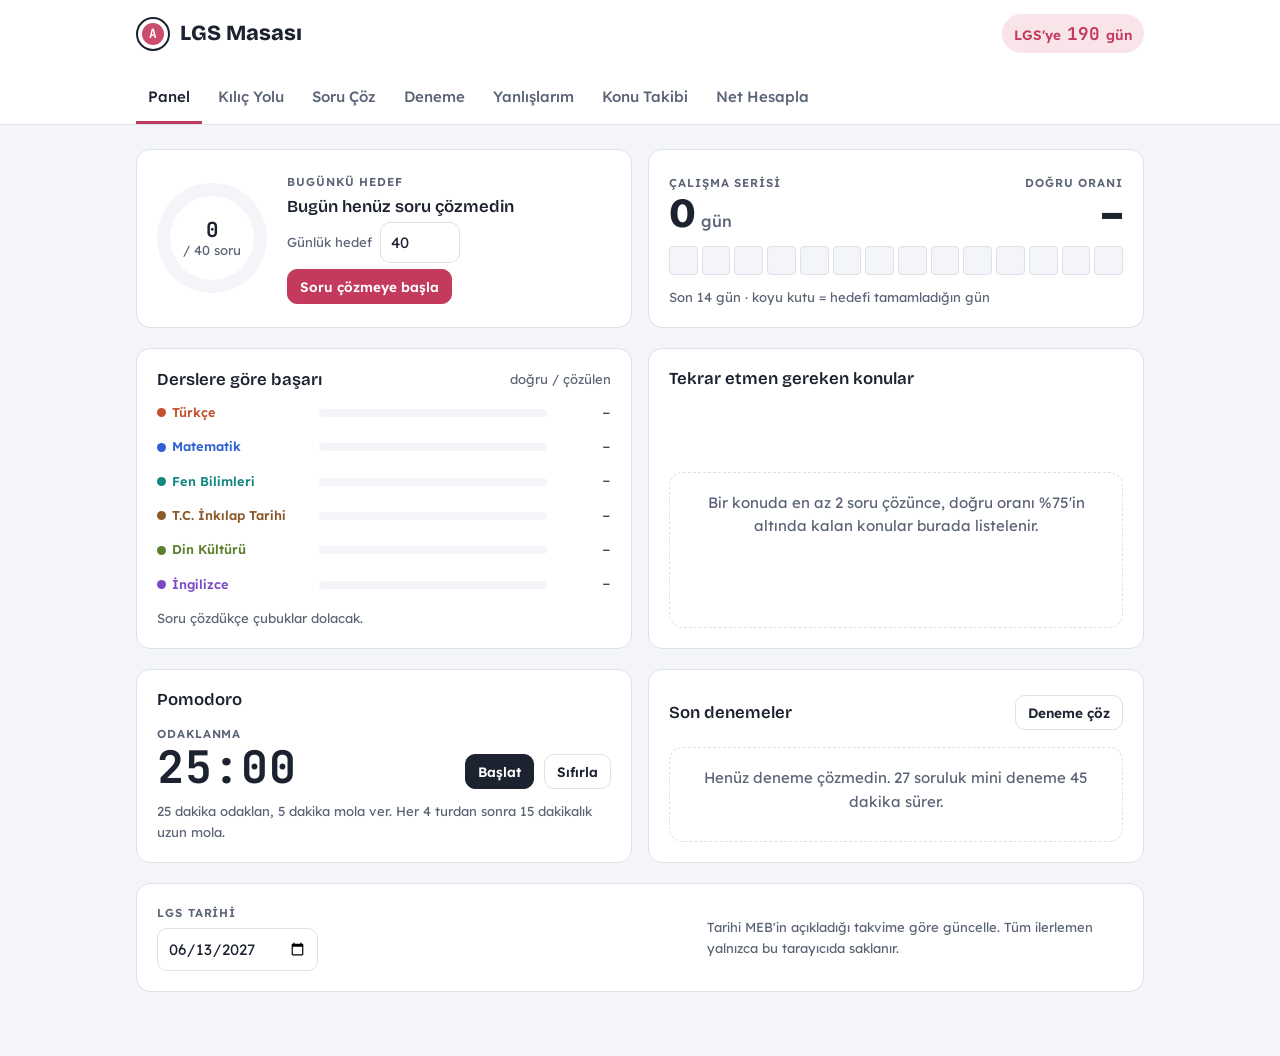
==== commit 129051d1: "Kılıç Yolu oyunu ve MEB 2026 LGS soruları ekle Kahramanın yürüyüp canavarlarla soru düellosuna girdi" ====
--- a/index.html
+++ b/index.html
@@ -200,6 +200,19 @@
 .note { font-size: .82rem; color: var(--muted); }
 .hero-res { display: flex; gap: 24px; flex-wrap: wrap; align-items: center; }
 .hero-res > div { display: grid; gap: 2px; }
+/* Kılıç Yolu */
+.game { padding: 0; overflow: hidden; }
+.hud { display: flex; gap: 8px 16px; flex-wrap: wrap; align-items: center; padding: 10px 16px; border-bottom: 1px solid var(--line); font-size: .9rem; }
+.hud .hearts { color: var(--accent); font-size: 1.25rem; letter-spacing: 2px; line-height: 1; }
+.hud .sp { margin-left: auto; }
+.stage { background: #1b1430; }
+.stage canvas { display: block; width: 100%; cursor: pointer; touch-action: manipulation; user-select: none; -webkit-user-select: none; }
+.gpanel { padding: 16px 20px 20px; }
+.duel-head { display: flex; gap: 10px; align-items: center; flex-wrap: wrap; margin-bottom: 8px; }
+.duel-head .sp { margin-left: auto; }
+.tbar { height: 6px; background: var(--paper); border-radius: 999px; overflow: hidden; margin-bottom: 14px; }
+.tbar i { display: block; height: 100%; width: 100%; background: var(--accent); }
+.tag.src { background: var(--accent-soft); color: var(--accent); }
 @media (prefers-reduced-motion: reduce) { * { transition: none !important; } }
 </style>
 </head>
@@ -347,6 +360,83 @@
   { s: "ing", t: "Science", q: "The light bulb ______ by Thomas Edison in 1879.", o: ["is invented", "was invented", "invented", "has invent"], a: 1, e: "Past passive (in 1879): was + V3 → was invented." },
   { s: "ing", t: "Natural Forces", q: "If global warming continues, sea levels ______.", o: ["rise", "will rise", "rose", "would rising"], a: 1, e: "First conditional: If + present simple, will + verb → will rise." },
 ];
+
+/* MEB "LGS Çalışma Kitapları Seti"nden: 2025-2026 Merkezî Sınav soruları (şekil gerektirmeyenler).
+   Cevaplar MEB cevap anahtarındandır; açıklamalar bu uygulamaya aittir. */
+const MEB = "LGS 2026";
+const QMEB = [
+  // ---- TÜRKÇE ----
+  { s: "tr", t: "Sözcükte Anlam", q: "Cahit Zarifoğlu, gördüğü gerçeklerle ilgili ne varsa düşüncelerini korkusuzca ifade etmiştir. Bu yüzden eleştirilecek yer varsa eleştirisini - - - - yapmaktan geri durmamıştır. Zarifoğlu, - - - - bir yazardır aynı zamanda. Çünkü yazılarının tamamı okunduğunda günümüz şartlarının nasıl olacağını yaşadığı dönemden okumuş gibidir. Özellikle medya, çocuk eğitimi ve ailelerin tutumu konularındaki görüşleri, günümüzde yaşanan olayları çok önceden sezdiğini gösteren önemli kanıtlardır.\n\nBu metinde boş bırakılan yerlere düşüncenin akışına göre sırasıyla aşağıdakilerden hangisi getirilmelidir?", o: ["cesaretle - öngörülü", "saygıyla - öz güvenli", "fedakârca - ağırbaşlı", "tarafsızca - özverili"], a: 0, e: "Düşüncelerini korkusuzca söylemesi \"cesaretle\", günümüzü önceden sezmesi \"öngörülü\" sözcüğüyle uyumludur." },
+  { s: "tr", t: "Sözcükte Anlam", q: "Çocukluk yıllarımda zihnimi tanımadığım diyarlara doğru yola çıkararak dünyaya başka bir gözle bakmamı sağlayan kişi, dedemden başkası değildi. Yeni bir işe başlarken hep ona danışır, onun tecrübelerinden faydalanırdım. Doktor olmamda dedemin etkisi çok fazladır.\n\nMetindeki \"zihnimi tanımadığım diyarlara doğru yola çıkararak\" ifadesinin bu metne kattığı anlam aşağıdakilerden hangisidir?", o: ["Sorunlarına çözüm bulmak", "Farklı düşünmesini sağlamak", "Vereceği kararları etkilemek", "Deneyiminden yararlanmak"], a: 1, e: "Zihni tanımadığı diyarlara yola çıkarmak, dünyaya başka bir gözle bakmayı yani farklı düşünmeyi anlatır." },
+  { s: "tr", t: "Cümlede Anlam", q: "\"Bir aydını tanımanın en iyi yolu, onun hangi tarihsel ve toplumsal zeminden bize seslendiğini tespit etmektir.\"\n\nAşağıdakilerden hangisi bu cümleye anlamca en yakındır?", o: ["Tarihsel ve toplumsal bağlılıkları bir düşünürün kişiliği hakkında doğru bilgiler verir.", "Tarihsel ve toplumsal atmosfer düşünürlerin gerçek değerini ortaya çıkarır.", "Düşünürlerin kimliğini belirleyen, tarihsel ve toplumsal olaylara karşı sergiledikleri tutumdur.", "Düşünürler bulunduğu çağa tarihsel ve toplumsal açıdan yön veren insanlardır."], a: 0, e: "Cümle, bir aydını tanımak için tarihsel ve toplumsal zeminine bakmak gerektiğini söylüyor. A, bu bağlılıkların kişiliği hakkında doğru bilgi verdiğini söyleyerek aynı yargıyı taşır." },
+  { s: "tr", t: "Paragraf", q: "Çağımızın en parlak aynası gibi görünen sosyal medya, aslında gerçeği çoğu kez eğip büken bir yanılsamalar perdesidir. Bir tıkla milyonlara ulaşan, kaynağı sorgulanmayan her söz benliğimize sızar; hakikat, söylentilerin gürültüsü içinde âdeta boğulur. Bilginin ışık gibi yayılması onun doğruluğunu garanti etmez aksine çoğu zaman hakikatin gölgelenmesine hizmet eder ve bilgi çarpıtılmış olur. Bunu önleyebilmek, teknolojik bariyerler inşa etmekle değil toplumdaki bireylere eleştirel düşünme becerisi kazandırmakla mümkün olacaktır. Fakat bilinçlenmiş toplumlarla sorumluluk bilinci olan sosyal medya şirketlerinin adımları birleşmedikçe sosyal medya güvenin değil, kuşkunun merkezi olmaya devam edecektir.\n\nBu metinde asıl anlatılmak istenen aşağıdakilerden hangisidir?", o: ["Sosyal medyada yapılan paylaşımların inandırıcılığını bilginin sunulma biçimi belirler.", "Sosyal medya şirketlerinin bilgi kirliliğinin artmasında ve yayılmasında önemli bir etkisi bulunur.", "Sosyal medyada yapılan paylaşımların hızı, insanların doğru bilgiye ulaşmasını zorlaştırır.", "Sosyal medyadaki bilgilerin güvenilirliği, bilinçli bir toplum ile sosyal medya kuruluşlarının iş birliğiyle sağlanır."], a: 3, e: "Metin son cümlede toplanıyor: güven, bilinçli toplumla sorumlu sosyal medya şirketlerinin adımları birleşince sağlanır." },
+  { s: "tr", t: "Paragraf", q: "Bugünkü yazısıyla okurlarına pusula oluyor yazar. Karşısındaki kişiyi kendisine yakın hissettirmek, aradaki bağı güçlü kılmak için seslenme ifadesi kullanıyor. Hakikate ulaşmak için soru sormaktan çekinmiyor. Verdiği öğütle gençlerin zihin dünyasına giriyor. Bunlarla başarıya ulaşıyor.\n\nBu metin, aşağıdakilerden hangisini değerlendirmek için yazılmış olabilir?", o: ["Gönül, insanların kalbinde oluşan duyguların kaynağıdır. Bu kaynağın temelinde ise güven vardır. O, her yerde hemen ortaya çıkmaz. Sevgili genç, bazen derdimize kuyudan gönül ararız fakat bulamayız. Çünkü biz de kimseye gönlümüzü kuyu yapmamışızdır.", "Sözün adressiz bir mektup olduğuna inanırım. Söz söylenir, göğe kanatlanır ve gideceği yere varır mı? Evet, zamanı gelince illaki muhatabını bulur. Eli kalem tutan herkesin bunu yapması gerekir. Yeter ki söylenecek söz olsun, yeter ki sözler iyi olsun.", "Diyorum ki, zamanımızı daha verimli kullanabilmek için ne yapmamız gerekir? Değerli arkadaşlar, dünyamıza sıkı sıkı hapsettiğimiz, gitmelerine müsaade etmediğimiz bize katkısı olmayan iş ve davranışlardan vazgeçelim. Uzun yollara, uzak uçurumlara armağan edelim onları. Gün, geceye gelmeden yorgunluğumuzu eksiltelim.", "Sorular senin zamanda yapacağın yolculuktur. Ey oğul, sorular en önemli yol göstericindir senin! Yola çıktığında merakını giderebilmek, kendini geliştirebilmek ve etrafına faydalı bir insan olabilmek için soru sormaktan çekinme. Daha sağlıklı, huzurlu yarınlara ulaşabilmek için onlara ihtiyacın olacak."], a: 2, e: "C'de seslenme (\"Değerli arkadaşlar\"), soru (\"ne yapmamız gerekir?\") ve öğüt (\"vazgeçelim\") birlikte var. D soru sormayı öğütler ama kendisi soru sormaz." },
+  { s: "tr", t: "Paragraf", q: "Behçet Necatigil, şiirle iç içe geçen kırk yılı boyunca orta hâlli bir vatandaşın başından geçebilecek durumları anlatmaya çalıştı. Zamanını onların gerçek yaşantılarını duyurmaya harcadı. Çok şiir yazıp şiirleriyle çok hayata dokunmuş olsa da \"Kitaplarda Ölmek\" şiirinde insan hayatına bakış açısını şu dizelerle anlattı:\n\"Adı, soyadı\nAçılır parantez\nDoğduğu yıl, çizgi, öldüğü yıl, bitti\nKapanır parantez.\"\nBu dizelerine bakıp da şairin parantezinin kapandığını sanmayın. Onun şiir parantezi hiç kapanmadı ve kapanmayacak.\n\nBu metinden, \"Behçet Necatigil\" ile ilgili aşağıdakilerin hangisine ulaşılamaz?", o: ["Şiirlerinde günlük hayatı yansıtmıştır.", "Şiirleriyle okuyucularda izler bırakmıştır.", "Şiirleriyle kalıcılığı yakalamıştır.", "Şiirlerinde okurların beklentisini gözetmiştir."], a: 3, e: "Okurların beklentisini gözettiğine dair bir bilgi yok. Günlük hayatı anlattığı, hayatlara dokunduğu ve \"parantezinin hiç kapanmayacağı\" metinde var." },
+  { s: "tr", t: "Metin Türleri", q: "I. Metin\nYıldızlar birer ikişer sayılmaya başladığında o kitapçıdan nasıl çıktım bilmiyorum. Sanki bir el \"Yeter artık, ayrıl şu rafların arasından!\" diyerek beni çekip aldı. Nihayet yuvama döndüğümde annemin sobada pişirdiği somun ekmeklerin kokusu beni karşıladı. Çocukluğumun eşsiz güzelliklerinin hâlâ bu evde yaşıyor olması beni mutlu ediyordu. Dünyam bundan ibaretti benim: Çocukluğumu hatırlatan anlar ve kitaplar.\n\nII. Metin\nGün doğumunu seyrederken elimdeki dolma kalemin artık olmadığını fark etmiştim. Günün ilk ışıklarına dek yazmak benim için bir alışkanlık değil, mecburiyet hâline gelmişti. Kendimi bu seyre öylesine kaptırmıştım ki bana kalan birkaç saatlik uyku vaktini de elimden düşen dolma kalemi de fark etmemiştim. Yükselen kuş sesleri, bana rengârenk çiçeklerin açtığı bir bahçeden geçercesine bir yaşama arzusuyla hayat sürmem gerektiğini söylüyor gibiydi.\n\nNumaralanmış metinlerin sadece birinde bulunmayan hikâye unsuru aşağıdakilerden hangisidir?", o: ["Yer", "Kişi", "Olay", "Zaman"], a: 0, e: "I. metinde kitapçı ve ev gibi mekânlar var; II. metinde olayın geçtiği yer belirtilmez (bahçe yalnızca benzetmedir). Kişi, olay ve zaman ikisinde de var." },
+  { s: "tr", t: "Paragraf", q: "Yaşamımızda birçok sorunla karşılaşmamız ve farklı şeylere ihtiyaç duymamız her zaman olası. Bunlar bizi çözüm arayışına yönlendirir. Bu arayışta ilk seçenek olarak yeni bir ürün veya hizmet satın alabiliriz. Diğer bir seçenekse kendi çözümümüzü üretip etkili bir yöntem geliştirmek. Birinci yolu tercih etmek risksiz ve kolay olacaktır. İkinci yolu tercih etmek ise zorluklar karşısında sabırlı olmayı ve çok çalışmayı gerektirecek sonunda da kişisel gelişimi sağlayacaktır.\n\nBu metne göre aşağıdakilerden hangisi yaşadığı problemi ikinci yolu tercih ederek çözen birinin davranışına örnek olamaz?", o: ["Köpeğinin barınma ihtiyacını karşılamak isteyen birinin, evdeki boş karton kutularla kulübe yapması", "Arabasının tekerleği patlayan birinin çağırdığı ustanın, tekerleğe plastik eriterek yama yapması", "Ayakkabısının tabanı kopan bir dağcının, ayakkabısının tabanını bir bandanayla bağlayarak sabitlemesi", "Eşinin eşyalarını taşımakta zorlanan birinin, eşya taşımak için eski tişörtlerini kullanarak çanta dikmesi"], a: 1, e: "B'de kişi sorunu kendisi çözmüyor, usta çağırıyor. Bu hizmet satın almaktır, yani birinci yol." },
+  { s: "tr", t: "Paragraf", q: "Biraz temizlik yaptıktan sonra kütüphanemi düzenlemeye başladım. Odanın her yeri kitap. Bu duruma biraz köpürsem de kitaplarımı ayırmaya devam ettim. Damla, her zamanki gibi sade bir kahve yapıp yanıma geldi. Yerde oturduğumu görünce üst üste koyduğum kitapların üzerine kahveyi bırakıyordu ki kahve dökülüverdi, ne yapacağını bilemedi. Anlayışla karşılayıp gülümsedim. Kitaplarıma olan sevgimi bilen Damla, gülümseyişime hayret etti. Çekmecedeki bezlerden birini alıp aceleyle kitabı sildi. Aldım elinden, baktım hemen hangi kitap acaba diye. Yeğenim Efe'nin hediye ettiği \"Küçük Ağa\" romanıymış.\n\nAşağıdakilerden hangisi bu metnin anlatıcısının duygu durumlarından biri değildir?", o: ["Hoşgörü", "Merak", "Öfke", "Şaşırma"], a: 3, e: "Hayret eden (şaşıran) Damla'dır, anlatıcı değil. Anlatıcı köpürür (öfke), anlayışla karşılar (hoşgörü), hangi kitap diye bakar (merak)." },
+  { s: "tr", t: "Paragraf", q: "XX. yüzyılın öncesinde insanlar, ihtiyacı kadar üretip tüketen bir anlayışa sahipti. XX. yüzyıl küresel çapta çok önemli değişmelere sahne oldu. Böylelikle küresel tüketim medeniyeti doğmuş oldu. - - - -\n\nBu parça aşağıdakilerin hangisiyle tamamlanırsa metnin anlatım biçimi değişmez?", o: ["Bu medeniyet tarihe, geleneğe ve değerlere yabancılaşıp bilim ve teknolojiyi, bir araç olmaktan çıkararak nihai bir amaç hâline getirdi. Bununla birlikte toplumda birçok taşın yerini değiştirdi. Yapılan köklü değişiklikler toplumda yaralar açmaz mı?", "Bu medeniyet, yalnızca beslenme alışkanlıklarınızı değil giydiğiniz elbiseden oturduğunuz eve kadar gereksiz tüketim algısını zihinlerinize kazıdı. Algıyı kırmak için sistemin dayattığı yönlendirmelerle savaşmalısınız.", "Bu medeniyetle beraber insanların yaşam biçimleri değişti. Yaşanan değişimde, teknolojik gelişmelerin insan yaşamına getirdiği makineleşmenin çok büyük bir etkisi vardır.", "Bu medeniyetten öncekiler bu küresel tüketim medeniyetinden farklı olarak dengeli bir yaşam anlayışına sahipti. Bu anlayış, tüketim çılgınlığını reddeden bir bakış açısına sahip değil miydi?"], a: 2, e: "Parça bilgi veren açıklayıcı bir anlatımla yazılmış; C de böyle sürer. A ve D soruyla tartışmaya, B okura seslenip yönlendirmeye geçer." },
+  { s: "tr", t: "Paragraf", q: "Hafif bir rüzgâr... Belli belirsiz bulutlar... Kara bir bulut gelip konabilir göğün kalbine. Bir damla düşecek gibi toprağa. Rüzgâr hâlâ hafif. Yağmur geldi, geldi de tam kalbimin üstüne düştü o kadar susuz toprak dururken. Hafifçe sendeledim, göğe çevirdim yüzümü. Güneş yoktu. Hiç görünmüyordu güneş. Öyle bir baktım ki bulutlara, bir şiir başlayabilirdi o an. Bir ırmak, akışını değiştirmek için bütün gücünü toplayabilirdi. Yağmur tanesine dokunduğumda içim buz gibi olsa da elimi göğsüme götürdüğümde orası sıcak geldi biraz da olsa.\n\nBu metnin dil ve anlatımıyla ilgili aşağıdakilerden hangisi söylenemez?", o: ["Tanımlamaya başvurulmuştur.", "Karşılaştırmaya yer verilmiştir.", "Niteleyici sözcükler kullanılmıştır.", "Farklı duyulardan yararlanılmıştır."], a: 0, e: "Metinde bir kavramın ne olduğu açıklanmıyor, yani tanımlama yok. İçinin buz gibi, göğsünün sıcak olması karşılaştırma; \"hafif, kara\" niteleyici; görme ve dokunma duyuları var." },
+  { s: "tr", t: "Yazım Kuralları", q: "İnsan yaş aldıkça birbaşına (I) kalıp bazı şeyleri sebepli sebepsiz özlüyor; bazen yavaş yavaş, bazen birdenbire (II). Ben de yeni zamanlara, yeni zamanlarla birarada (III) gelen yeni yaşama hâllerine birtürlü (IV) ısınamadığım için hep geçmişte, özellikle de gençlik yıllarımda dolaşıp duruyorum.\n\nBu metinde numaralanmış sözcüklerin hangisinde yazım yanlışı yoktur?", o: ["I", "II", "III", "IV"], a: 1, e: "\"Birdenbire\" bitişik yazılır. Diğerlerinin doğrusu: bir başına, bir arada, bir türlü." },
+  { s: "tr", t: "Noktalama İşaretleri", q: "Reşat Nuri Güntekin( ) Muhsin Ertuğrul'a yazdığı mektupta şöyle der( ) \"Kardeşim Muhsin( ) tiyatroya dönüştürdüğün 'Yaprak Dökümü' romanımı benim bile kolayca tanıyamayacağım bir hâle getirmişsin( )\"\n\nBu cümlede yay ayraçla ( ) gösterilen yerlere sırasıyla aşağıdakilerden hangisi getirilmelidir?", o: ["(,) (;) (:) (.)", "(;) (:) (,) (!)", "(;) (;) (:) (!)", "(,) (:) (,) (.)"], a: 3, e: "Özneden sonra virgül, alıntıdan önce iki nokta, hitaptan sonra virgül, cümle sonunda nokta gelir." },
+  { s: "tr", t: "Cümlenin Ögeleri", q: "(I) Gümüşhane'de iki hafta geçirdikten sonra ülkenin orta bölgelerine geçmenin vakti gelmişti. (II) Bir otobüse bindikten sonra yaklaşık dokuz saat sürecek yolculuğun nasıl geçeceğini merak ediyordum. (III) Şehirden ayrılırken otobüsün penceresi, uçsuz bucaksız orman manzarasıyla çevrili bir tabloya dönüşmüştü. (IV) Ormanın koyu yeşil rengi, beni ve oğlum Kağan'ı büyülemişti.\n\nBu parçada numaralanmış cümlelerin hangisinde yer tamlayıcısı bulunmaktadır?", o: ["I", "II", "III", "IV"], a: 2, e: "III'te yükleme \"neye dönüşmüştü?\" diye sorulunca \"...bir tabloya\" cevabı alınır; bu yer tamlayıcısıdır (dolaylı tümleç)." },
+  { s: "tr", t: "Fiilde Çatı", q: "(I) TRT'de yayımlanan \"Kervan: Kadim Bir Medeniyetin Yol Hikâyesi\" belgeseli, 13. yüzyılda Anadolu Selçuklu Devleti zamanında Anadolu'nun farklı şehirlerinde inşa edilen tarihî kervansarayları ele alıyor. (II) Anadolu'dan yolu geçen tüccarlar ve seyyahlar yüzyıllarca bu coğrafyanın farklı noktalarındaki kervansaraylarda konakladılar. (III) Anadolu Selçuklu Devleti'nin yurt edinme, toprağa hükmetme, dünyayı imar etme gayretlerinin eseri kervansaraylar, bulundukları bölgenin ticari yaşamını da etkiledi. (IV) 19. yüzyılın sonlarına doğru sahada yapılan araştırmalar, bu kervansarayların bütüncül bir imar planına göre inşa edildiğini ortaya çıkardı.\n\nBu parçada numaralanmış cümlelerdeki fiillerden hangisi nesnesine göre farklı bir çatıdadır?", o: ["I", "II", "III", "IV"], a: 1, e: "\"Konakladılar\" nesne almaz, geçişsizdir. \"Ele alıyor, etkiledi, ortaya çıkardı\" nesne alır, geçişlidir." },
+
+  // ---- MATEMATİK ----
+  { s: "mat", t: "Kareköklü İfadeler", q: "Aşağıdakilerden hangisi bir tam kare pozitif tam sayıdır?", o: ["3", "9", "18", "27"], a: 1, e: "9 = 3² olduğu için tam kare sayıdır." },
+  { s: "mat", t: "Doğrusal Denklemler", q: "(x − 2) / 5 = 3 denklemini sağlayan x değeri kaçtır?", o: ["11", "13", "15", "17"], a: 3, e: "İki tarafı 5 ile çarp: x − 2 = 15, buradan x = 17." },
+  { s: "mat", t: "Üslü İfadeler", q: "1 kg toryumdan elde edilen enerji ile 3,5 · 10⁶ kg kömürden elde edilen enerji birbirine eşittir. Günümüz teknolojisinde 10⁵ kg kömürden elde edilen enerji ile 80 adet elektrikli aracın enerji ihtiyacı karşılanmaktadır.\n\nBuna göre, 28 adet elektrikli aracın enerji ihtiyacını karşılamak için kaç kilogram toryum gereklidir?", o: ["10²", "10", "10⁻¹", "10⁻²"], a: 3, e: "28 araç için 28/80 · 10⁵ = 3,5 · 10⁴ kg kömür gerekir. Bu da 3,5 · 10⁴ ÷ 3,5 · 10⁶ = 10⁻² kg toryuma denktir." },
+  { s: "mat", t: "Çarpanlar ve Katlar", q: "Bir imalathanede 168 adet beyaz renkli mum ile 200 adet sarı renkli mum üretilmiştir. Bu mumların tamamı, her bir pakette eşit sayıda ve tek renk mum olacak şekilde paketlenmiştir. Bu iş için en az sayıda paket kullanılmıştır. Paketleme sonrasında yapılan kontrolde, 17 adet beyaz mum ile 11 adet sarı mumun kırık olduğu tespit edilmiştir.\n\nBuna göre, içinde kırık mum bulunmayan paketlerin sayısı en fazla kaçtır?", o: ["40", "41", "42", "43"], a: 1, e: "Paket başına EBOB(168, 200) = 8 mum; 21 + 25 = 46 paket. Kırıklar en az pakete toplanırsa 17 beyaz 3 pakete, 11 sarı 2 pakete sığar. 46 − 5 = 41." },
+  { s: "mat", t: "Kareköklü İfadeler", q: "Uzunluğu 4√2 m olan K yolu ile uzunluğu 2√6 m olan L yolu vardır. Şarjı tam dolu olan bir oyuncak tren, L yolunda 6 tam tur attığı anda şarjı bitmektedir. L yolundaki bu tren, şarjı tam dolu iken hareket ettirilmiş; bu yolda 2 tam tur attığı anda durdurulup K yoluna yerleştirilerek tekrar hareket ettirilmiştir.\n\nBuna göre bu trenin şarjı, tren K yolunda kaçıncı turu atarken biter?", o: ["1.", "2.", "3.", "4."], a: 3, e: "Kalan şarj 4 tur L'ye yeter: 4 · 2√6 = 8√6 m. 8√6 ÷ 4√2 = 2√3 ≈ 3,46 tur, yani şarj 4. turda biter." },
+  { s: "mat", t: "Üslü İfadeler", q: "Bir afişin her satırına, kelimelerin ilk harfleri büyük olacak biçimde \"Bizim Çocuklar\" ifadesi birer kez yazılmıştır. Afiş hazırlanırken içinde 2⁴ mL mürekkep bulunan bir kalem kullanılmıştır. Her büyük harf için 2⁻² mL, her küçük harf için 2⁻³ mL mürekkep harcanmış ve 9. satırdaki ifade yazılırken kalemdeki mürekkep bitmiştir.\n\nBuna göre, aşağıdaki harflerden hangisinin yazımı tamamlandığında kalemdeki mürekkep bitmiştir?", o: ["Ç", "u", "o", "z"], a: 0, e: "Bir satır: 2 büyük harf (2 · ¼) + 11 küçük harf (11 · ⅛) = 15/8 mL. 8 satır 15 mL eder, 1 mL kalır: B (¼) + i-z-i-m (4 · ⅛ = ½) + Ç (¼) = 1 mL." },
+  { s: "mat", t: "Eşitsizlikler", q: "Çiftçi Adem Amca, 1 m²'lik bir çerçeveyi tarlasına koyduğunda içinde 400 başak saymıştır. Çerçeveden aldığı 3 başaktan sırasıyla 29, 24 ve 22 buğday tanesi çıkmış; bunların ortalamasını 400 ile çarparak 1 m²'deki tane sayısını bulmuştur.\n\nBu buğday türünde 1000 tanenin kütlesi y gram olmak üzere 32 ≤ y ≤ 40'tır. Adem Amca 20 dekar tarlasından x kg buğday alacağını tahmin ettiğine göre, x'in alabileceği değerleri gösteren eşitsizlik hangisidir?\n(1 dekar = 1000 m², 1 kg = 1000 g)", o: ["6400 ≤ x ≤ 8000", "3200 ≤ x ≤ 6400", "3200 ≤ x ≤ 4000", "4000 ≤ x ≤ 8000"], a: 0, e: "Ortalama 25 tane → 1 m²'de 10 000 tane. 20 000 m²'de 2 · 10⁸ tane = 2 · 10⁵ tane bini. 32 g ile 6400 kg, 40 g ile 8000 kg." },
+
+  // ---- FEN BİLİMLERİ ----
+  { s: "fen", t: "DNA ve Genetik Kod", q: "Bezelyelerde çiçek renginin kalıtımıyla ilgili iki çaprazlama yapılıyor:\n1. çaprazlama: Mor çiçekli iki bezelye çaprazlanıyor.\n2. çaprazlama: Mor çiçekli bezelye ile beyaz çiçekli bezelye çaprazlanıyor.\nHer iki çaprazlamada mor ve beyaz çiçekli bezelyeler elde ediliyor.\n\nBuna göre,\nI. Melez genotipli bezelyelerin elde edilme ihtimali 1. çaprazlamada 2. çaprazlamadakine göre daha yüksektir.\nII. Çekinik özellikteki bezelyelerin elde edilme ihtimali 2. çaprazlamada 1. çaprazlamadakine göre daha yüksektir.\nIII. Saf baskın genotipli bezelyelerin elde edilme ihtimali her iki çaprazlamada eşittir.\n\nyargılarından hangileri doğrudur?", o: ["Yalnız II", "I ve III", "II ve III", "I, II ve III"], a: 0, e: "Beyaz çıktığı için mor bezelyeler melezdir. Mm × Mm: melez ½, beyaz ¼, saf mor ¼. Mm × mm: melez ½, beyaz ½, saf mor 0. Yalnız II doğru." },
+  { s: "fen", t: "DNA ve Genetik Kod", q: "Doğal ortamında yaşayan bir su bitkisinin hava ortamında gelişen yaprakları (1) ile su ortamında gelişen yaprakları (2) birbirinden farklı görünmektedir. Bir araştırmacı bu bitkinin su içindeki ve su dışındaki kısımlarından aldığı parçalardan yeni bitkiler elde ediyor. Bu yeni bitkilerin de hava ortamında gelişen yapraklarının 1 numaralı yaprak gibi, su ortamında gelişen yapraklarının 2 numaralı yaprak gibi olduğunu gözlemliyor.\n\nBuna göre, yaprakların farklı görünüşte olması aşağıdakilerin hangisiyle açıklanır?", o: ["Yaprak gelişiminden sorumlu genin su ortamında mutasyona uğraması", "Hava ortamında gelişen yaprakta, yaprak gelişiminden sorumlu gendeki her iki alelin de baskın olması", "Hava ve su ortamında gelişen yapraklarda, yaprak gelişiminden sorumlu genin nükleotid dizilimlerinin farklı olması", "Yaprak gelişiminden sorumlu genin yaprağın geliştiği ortama göre farklı biçimde ifade edilmesi"], a: 3, e: "Aynı genlere sahip parçalardan gelen bitkilerde de fark ortama göre oluşuyor. Gen değişmiyor; ortam genin ifadesini etkiliyor (modifikasyon)." },
+  { s: "fen", t: "Enerji Dönüşümleri ve Çevre Bilimi", q: "Kaynakların ekonomik kullanılması ve enerjiden tasarruf edilmesi amacıyla bazı atık maddeler tekrar üretim sürecine dâhil edilerek geri dönüştürülür.\n\nBuna göre, aşağıdakilerden hangisi bir geri dönüşüm uygulamasıdır?", o: ["Ham petrolden bazı plastik malzemelerin üretilmesi", "Metal içecek kutularının işlenerek çöp kovası üretilmesi", "Yağmur suyunun depolanarak bahçe sulamada kullanılması", "Cam kavanozdaki ürün tüketildikten sonra bu cam kavanozun kalemlik olarak kullanılması"], a: 1, e: "Geri dönüşümde atık işlenip yeniden üretime girer. Kavanozu kalemlik yapmak yeniden kullanımdır, geri dönüşüm değildir." },
+  { s: "fen", t: "Mevsimler ve İklim", q: "Yerküre üzerinde eş yükseltide bulunan P, R ve S şehirleriyle ilgili bilgiler şöyledir:\n• P ve S şehirleri Kuzey Yarım Küre'dedir.\n• S şehri dönence üzerinde ve Ekvator'a P şehrinden daha yakındır.\n• R şehri Güney Yarım Küre'de ve dönence üzerindedir.\n\nBuna göre, öğle saatinde yatay zeminde Güneş ışınlarıyla birim yüzeye aktarılan enerji miktarıyla ilgili hangisi doğrudur?", o: ["21 Haziran'da R şehrinde aktarılan enerji, aynı tarihte S şehrindekinden fazladır.", "R şehrinde 21 Haziran'da aktarılan enerji, aynı şehirde 21 Aralık'takinden fazladır.", "21 Aralık'ta P şehrinde aktarılan enerji, aynı tarihte S şehrindekinden fazladır.", "P şehrinde 21 Haziran'da aktarılan enerji, aynı şehirde 21 Aralık'takinden fazladır."], a: 3, e: "Kuzey Yarım Küre'deki P'ye 21 Haziran'da ışınlar daha dik gelir. R Güney'de olduğu için 21 Haziran'da az enerji alır; S, Ekvator'a daha yakın olduğundan 21 Aralık'ta P'den fazla alır." },
+  { s: "fen", t: "Basınç", q: "Alt ve üst kısımları eşit bölmelendirilmiş bir tel kafese, esneklik özelliği her yerinde aynı olan şişmemiş bir balon takılıyor. Balonun içine bir miktar sıvı konulduğunda, tel kafesin alt kısmındaki bölmelerde balonun üst kısımdakilere göre daha fazla şiştiği gözlemleniyor.\n\nBu gözlemlere göre,\nI. Kafesin her bölmesinde balonun şişmesinin nedeni, sıvının temas ettiği yüzeylere basınç uygulamasıdır.\nII. Üst bölmelerde balonun daha az şişmesinin nedeni, sıvıların basınç artışını her yönde farklı büyüklükte iletmesidir.\nIII. Alt bölmelerde balonun daha fazla şişmesinin nedeni, alt bölmelerin sıvının üst yüzeyine olan mesafesinin fazla olmasıdır.\n\nyargılarından hangileri doğrudur?", o: ["Yalnız III", "I ve II", "I ve III", "I, II ve III"], a: 2, e: "Sıvı temas ettiği her yüzeye basınç uygular (I) ve basınç derinlikle artar (III). Sıvılar basıncı her yöne aynı büyüklükte iletir; II yanlış." },
+  { s: "fen", t: "Basit Makineler", q: "Çamura batan bir traktörü çıkarmak için ağırlığı önemsiz, esnemeyen bir ip ve özdeş halkalar kullanılıyor. Sürtünmeler önemsiz:\n1. uygulama: İpin bir ucu traktördeki halkaya bağlanıyor, diğer ucu ağaç gövdesinin etrafından dolandırılıp çekiliyor.\n2. uygulama: İpin bir ucu traktördeki halkaya bağlanıyor, diğer ucu ağaca bağlı bir halkadan geçirilip çekiliyor.\n3. uygulama: İp traktördeki halkanın içinden geçiriliyor; bir ucu ağaca bağlanıp diğer ucundan çekiliyor.\n\nEn küçük kuvvetler uygulandığına göre,\nI. 2. uygulamadaki kuvvet 1. uygulamadakinden küçüktür.\nII. 1. uygulamadaki kuvvet 3. uygulamadakine eşittir.\nIII. 2. uygulamadaki kuvvet 3. uygulamadakinden büyüktür.\n\nyargılarından hangileri doğrudur?", o: ["Yalnız I", "Yalnız III", "I ve II", "II ve III"], a: 1, e: "1. ve 2. uygulamada ağaç/halka sabit makara gibidir, kuvvet yüke eşittir. 3. uygulamada traktördeki halka hareketli makaradır, kuvvet yarıya iner. Yalnız III doğru." },
+  { s: "fen", t: "Elektrik Yükleri ve Elektrik Enerjisi", q: "Bir fotokopi makinesinde kopyalanacak kâğıda ışık gönderilir. Kâğıdın beyaz bölgesinden yansıyan ışık, yüzeyi elektriksel olarak yüklü bir silindire düşürülür. Silindirde ışığın düştüğü bölgeler başlangıçtakine göre zıt yükle yüklenir; ışığın düşmediği bölgeler başlangıçtaki yükünü korur. Elektriksel olarak yüklü toner tozları silindire gönderildiğinde sadece ışığın düşmediği bölgelere tutunur.\n\nBuna göre,\nI. Toner tozları negatif yüklüdür.\nII. Silindirde ışığın düşmediği bölge ile toner tozları zıt yüklüdür.\nIII. Silindirde ışığın düştüğü bölge ile toner tozları zıt yüklüdür.\n\nyargılarından hangileri kesinlikle doğrudur?", o: ["Yalnız II", "Yalnız III", "I ve II", "I ve III"], a: 0, e: "Toner ışık düşmeyen bölgeye tutunuyor; zıt yükler çekiştiği için II kesin doğru. Işık düşen bölge tonerle aynı yüke sahip olur (III yanlış). Yükün işareti bilinmez (I kesin değil)." },
+  { s: "fen", t: "Madde ve Endüstri", q: "Bir çinko çubuk, mavi renkli bir çözeltiye bir kısmı çözelti içinde kalacak biçimde daldırılıyor. Bir süre sonra çözeltinin renksizleştiği ve çubuğun çözelti içindeki kısmında çinkonun renginden farklı renkte bir tabaka oluştuğu gözlemleniyor.\n\nBu deneyle ilgili,\nI. Renkli tabakanın oluşması fiziksel değişimdir.\nII. Renkli tabaka ile çinkonun kimyasal özellikleri aynıdır.\nIII. Çinko çubuk ile mavi renkli çözelti arasında kimyasal tepkime gerçekleşmiştir.\n\nyargılarından hangileri doğrudur?", o: ["Yalnız I", "Yalnız III", "I ve II", "II ve III"], a: 1, e: "Renk değişimi ve yeni bir tabakanın oluşması kimyasal tepkimedir. Yeni oluşan madde çinkodan farklıdır." },
+  { s: "fen", t: "Madde ve Endüstri", q: "Bir sıcak su torbasına ilk durumda 70 °C su konuluyor ve su 10 °C olana kadar ortama ısı veriyor. Torbanın ortama daha fazla ısı vermesi için:\nI. Kütlesi daha fazla olan 70 °C su kullanıp 10 °C olana kadar beklemek,\nII. Eşit kütlede, öz ısısı sudan küçük 70 °C bir sıvı kullanıp 10 °C olana kadar beklemek,\nIII. Eşit kütlede 90 °C su kullanıp 30 °C olana kadar beklemek\n\nişlemlerinden hangileri yapıldığında torba ilk duruma göre ortama daha fazla ısı verir? (Isı alışverişi yalnızca torbadaki sıvı ile ortam arasındadır.)", o: ["Yalnız I", "Yalnız III", "I ve II", "II ve III"], a: 0, e: "Verilen ısı = kütle × öz ısı × sıcaklık değişimi. I'de kütle artıyor (daha fazla), II'de öz ısı azalıyor (daha az), III'te sıcaklık farkı yine 60 °C (eşit)." },
+  { s: "fen", t: "Madde ve Endüstri", q: "Özdeş iki cam kaptaki, sıcaklığı ve kütlesi bilinmeyen saf sular özdeş ısıtıcılarla aynı anda ısıtılıyor:\n• Hâl değişimi başlayana kadar geçen süre: 1. kap 5 dakika, 2. kap 8 dakika\n• Hâl değişiminin sürdüğü süre: 1. kap 3 dakika, 2. kap 3 dakika\n\nIsı alışverişi yalnızca ısıtıcı ile su arasındadır. Buna göre kaplardaki sularla ilgili,\nI. Kütleleri farklıdır.\nII. Başlangıç sıcaklıkları farklıdır.\nIII. Hâl değişimi süresince aldıkları ısı miktarları farklıdır.\n\nyargılarından hangileri doğrudur?", o: ["Yalnız I", "Yalnız II", "I ve III", "II ve III"], a: 1, e: "Hâl değişimi ikisinde de 3 dakika sürüyor: aynı ısıyı alıyorlar, kütleleri eşit. Kaynamaya ulaşma süreleri farklı olduğuna göre başlangıç sıcaklıkları farklıdır." },
+
+  // ---- İNKILAP TARİHİ ----
+  { s: "ink", t: "Millî Uyanış", q: "İtalya, Trablusgarp'a askerî harekâta girişmeden önce uluslararası ortamı yoklamış, Almanya ve İngiltere'nin kendisine engel olmayacaklarını anlamıştır. Osmanlı Hükûmeti ise toprak bütünlüğünün çiğnenmemesi şartıyla İtalya'ya birtakım ayrıcalıklar tanıyabileceğini bildirmiştir. Buna rağmen İtalya, 1911 yılında Osmanlı Devleti'ne savaş ilan etmiştir. Yaşanan gelişmeler üzerine Sadrazam İbrahim Hakkı Paşa istifa etmiş ve yerine Said Paşa getirilmiştir.\n\nBu bilgilere göre aşağıdakilerden hangisi söylenebilir?", o: ["İngiltere ve Almanya, savaşı önlemek için ara bulucu rolünü üstlenmişlerdir.", "Osmanlı Devleti, Trablusgarp sorununu diplomatik yollardan çözmeye çalışmıştır.", "Osmanlı Devleti, iç işlerine karışılmasını engellemek için rejim değişikliğine gitmiştir.", "Avrupalı devletler, Osmanlı Devleti'ne toprak bütünlüğü konusunda güvence vermişlerdir."], a: 1, e: "Osmanlı'nın İtalya'ya ayrıcalık tanımayı teklif etmesi, sorunu savaşmadan, diplomasiyle çözme çabasıdır." },
+  { s: "ink", t: "Millî Uyanış", q: "Kâzım Karabekir, Birinci Dünya Savaşı öncesi Osmanlı Devleti'nin durumunu şöyle açıklamıştır: \"Cihan Harbi birçok meseleler arasında Türk-Rus davasını da kökünden halledecekti. İttihat ve Terakki Hükûmeti bu vaziyeti kavramıştı. Millî mevcudiyetimizi yaklaşan tehlikeden korumak için İngiliz ve Fransızlardan umduğu teminatı alamayınca uzatılan Alman ellerine sarılmaya mecbur oldu ve ister istemez Cihan Harbi'ne sürüklendi.\"\n\nBu açıklamaya göre aşağıdaki yargılardan hangisine ulaşılabilir?", o: ["Osmanlı Devleti, uluslararası alanda kaybolan itibarını yeniden kazanmıştır.", "İngiltere ve Fransa, barışçı bir uluslararası politika izlemiştir.", "Osmanlı yönetimi, devletler arasındaki bloklaşmaya karşı çıkmıştır.", "İngiltere ve Fransa'nın politikası, Osmanlı'yı Almanya'ya yakınlaştırmıştır."], a: 3, e: "İngiltere ve Fransa'dan güvence alınamayınca Almanya'ya yönelinmiştir." },
+  { s: "ink", t: "Ya İstiklal Ya Ölüm", q: "Ankaralılar günler öncesinden Mustafa Kemal'i ve Temsil Heyeti üyelerini karşılamaya hazırlanmıştı. İçlerinden bir kısmı Beynam ormanlarına kadar gitmişti. Ankara gazetesi 27 Aralık 1919'da \"HOŞ GELDİNİZ\" başlıklı bir yazı yayımlamış, devamında \"Azmimiz asla sarsılmayacaktır. Hakkımız verilmedikçe durmayacağız; harp ve darp, zulüm ve kahır, hepsini iman dolu göğsümüzle karşılayacağız!\" ifadelerine yer vermiştir.\n\nBu metne göre,\nI. Bölge halkı Millî Mücadele yanlısı bir tutum sergilemiştir.\nII. Yerel basında zafere olan inanç ve kararlılık vurgulanmıştır.\nIII. Temsil Heyeti, TBMM'nin çalışmalarını yakından takip etmek istemiştir.\n\nyargılarından hangilerine ulaşılabilir?", o: ["Yalnız I", "Yalnız II", "I ve II", "I, II ve III"], a: 2, e: "Halkın coşkulu karşılaması I'i, gazetedeki kararlı ifadeler II'yi gösterir. Aralık 1919'da TBMM henüz açılmamıştı (23 Nisan 1920); III'e ulaşılamaz." },
+  { s: "ink", t: "Ya İstiklal Ya Ölüm", q: "Kemal Tahir'in \"Esir Şehrin İnsanları\" adlı eserinden: \"... Düşman gemilerinin edepsiz bir kibirle Boğaz'dan geçişleri gözümün önüne geldi. ... Önce on torpido, ortada kruvazörler, arkada zırhlılar hiç bitmeyecekmiş gibi temiz Marmara'mıza giriyorlardı. Buradan geçen gemiler, İstanbul'a varınca hemen karaya asker döküp şehrin önemli noktalarını tutmuşlar. Haydarpaşa'dan Eskişehir'e kadar tren yoluna İngilizler el koymuş. İzmir hattını Fransızlar, Konya'ya kadar da İtalyanlar almış... Top kamalarımızı almak için düşman subayları geliyor...\"\n\nBu metne göre aşağıdakilerden hangisi söylenemez?", o: ["Türk halkı, haksız işgallere karşı yerel örgütlenme yoluna gitmiştir.", "İstanbul Boğazı, İtilaf Devletleri tarafından işgal edilmiştir.", "Osmanlı Devleti, askerî açıdan savunmasız bırakılmak istenmiştir.", "Bazı stratejik bölgelerin denetimi, İtilaf Devletleri'nin eline geçmiştir."], a: 0, e: "Metinde işgaller anlatılıyor ama halkın örgütlenmesinden (cemiyetlerden) hiç söz edilmiyor." },
+  { s: "ink", t: "Ya İstiklal Ya Ölüm", q: "Mustafa Kemal, Millî Mücadele Dönemi'ndeki cepheleri şöyle değerlendirmiştir: \"Cepheler iki şekilde düşünülebilir: İç cephe ve görünür cephe. Asıl olan iç cephedir. Bu cephe; bütün memleketin, bütün milletin vücuda getirdiği cephedir. Görünür cephe, doğrudan doğruya ordunun düşman karşısındaki silahlı cephesidir. Mühim olan, memleketi temelinden yıkan, iç cephenin çöküşüdür. ... Gerçekten kaleyi içten almak, dışından zorlamaktan çok kolaydır.\"\n\nBuna göre aşağıdakilerden hangisi \"iç cephenin çöküşü\"ne neden olabilecek olaylardan biridir?", o: ["TBMM'ye karşı ayaklanmaların çıkması", "Yunan ordusunun İzmir'i işgal etmesi", "İşgalcilere karşı halkın direnmesi", "İtilaf Devletleri'nin Boğazlara asker çıkarması"], a: 0, e: "İç cephe milletin birliğidir; TBMM'ye karşı ayaklanmalar bu birliği içeriden bozar. B ve D dış (görünür) cepheyle ilgilidir." },
+  { s: "ink", t: "Atatürkçülük ve Çağdaşlaşan Türkiye", q: "3 Haziran 1933'te kurulan Sümerbank, Türkiye'nin sanayileşmesine öncülük etmiş ve Birinci Beş Yıllık Sanayi Planı'ndaki yatırımları yaşama geçirme görevi üstlenmiştir. Sümerbankın fabrika alanlarında sosyal altyapılar kurulmuş; beslenme, giyim, kreş ve okul olanaklarını içeren hizmetler sunulmuştur. Böylece fabrikalar yalnızca ekonomik işletmeler olmakla kalmamış, bütün yurttaşların temel ihtiyaçlarının giderilmesine ve refah düzeyinin artırılmasına da olanak sağlamıştır.\n\nBuna göre Sümerbankın kuruluşu ve çalışmaları, hangi Atatürk ilkeleriyle ilişkilendirilebilir?", o: ["Laiklik - Devletçilik", "Devletçilik - Halkçılık", "Halkçılık - Cumhuriyetçilik", "Cumhuriyetçilik - Laiklik"], a: 1, e: "Sanayi yatırımını devletin yapması devletçilik, yurttaşların refahını artırması halkçılıktır." },
+  { s: "ink", t: "Atatürkçülük ve Çağdaşlaşan Türkiye", q: "Atatürk, aile ile ilgili şu sözleri söylemiştir: \"Medeniyetin esası, ilerlemenin ve kuvvetin temeli aile hayatındadır. Bu hayatta yaşanan herhangi bir aksaklık; muhakkak toplumsal, ekonomik ve siyasi güçsüzlüğe yol açar. Aileyi oluşturan kadın ve erkek unsurların doğal haklarına sahip olmaları, aile görevlerini yönetebilecek yeterlilikte bulunmaları şarttır.\"\n\nBu sözlerden,\nI. Geleneksel yapıda ailenin üstlendiği işlevleri, günümüzde başka kurumlar üstlenmelidir.\nII. Ailenin yapısında meydana gelen sorunlar diğer kurumlarda da bozulmaya yol açabilir.\nIII. Sosyal yapının devamlılığında ve düzenin sağlanmasında ailenin rolü önemlidir.\n\nyargılarının hangilerine ulaşılabilir?", o: ["Yalnız I", "Yalnız II", "I ve III", "II ve III"], a: 3, e: "Aile hayatındaki aksaklığın toplumsal güçsüzlüğe yol açması II'yi, ailenin medeniyetin temeli olması III'ü destekler. I'e dair bir ifade yok." },
+  { s: "ink", t: "Demokratikleşme Çabaları", q: "12 Ağustos 1930'da Fethi Okyar'ın başkanlığında Serbest Cumhuriyet Fırkası kurulmuştur. Cumhuriyet Halk Fırkasından istifa eden bazı mebuslar Serbest Cumhuriyet Fırkasına katılmış ve onun yetkili kurullarında görev almışlardır. Partinin programında laik cumhuriyete bağlı kalacağı ve ekonomide liberal yaklaşımları benimsediği ifade edilmiştir.\n\nBuna göre Serbest Cumhuriyet Fırkası ile ilgili,\nI. TBMM'de temsil edilmiştir.\nII. Cumhuriyet tarihinin ilk muhalefet partisi olmuştur.\nIII. Devletçi ekonomik modeli savunmuştur.\nIV. Rejimin temel ilke ve esaslarını benimsemiştir.\n\nyargılarından hangilerine ulaşılabilir?", o: ["I ve II", "I ve IV", "II ve III", "III ve IV"], a: 1, e: "Mebuslar katıldığı için Mecliste temsil edildi (I); laik cumhuriyete bağlı kaldı (IV). İlk muhalefet partisi Terakkiperver Cumhuriyet Fırkasıdır; ekonomide liberaldi." },
+  { s: "ink", t: "Atatürk Dönemi Dış Politika", q: "\"Türkiye Cumhuriyeti, Lozan Barış Antlaşması'nın imzalanmasından sonra Atatürk'ün öncülüğünde barışçı bir dış politika izlemiştir.\" diyen bir tarihçi, aşağıdaki gelişmelerden hangisini bu ifadesine kanıt olarak gösteremez?", o: ["Milletler Cemiyetine üye olunması", "Balkan Antantı'nın oluşturulması", "Mondros Mütarekesi'ne karşı çıkılması", "Montrö Boğazlar Sözleşmesi'nin imzalanması"], a: 2, e: "Mondros 1918'de, yani Lozan'dan (1923) önce imzalanmıştır; Lozan sonrası dış politikaya kanıt olamaz." },
+
+  // ---- DİN KÜLTÜRÜ ----
+  { s: "din", t: "Hz. Muhammed'in Örnekliği", q: "İmam Gazali, Hz. Muhammed'i (sav) örnek almak ile onun davranışlarını taklit etmeyi birbirinden ayırmış ve şöyle açıklamıştır: \"Bir peygambere duyulan saygı, onun getirdiği ilkeleri benimseyip uygulamaktır yoksa o bağdaş kurarak oturduğu için bağdaş kurmak, o sedirde oturduğu için sedirde oturmak değildir.\"\n\nBu metinde \"sünnet\" ile ilgili aşağıdakilerden hangisi vurgulanmaktadır?", o: ["Kur'an-ı Kerim'in anlaşılmasında önemli bir role sahiptir.", "Müslümanları birleştiren bir unsurdur.", "İslam dininin temel kaynakları arasında yer alır.", "Hz. Peygamber'in ahlakının özümsenmesidir."], a: 3, e: "Gazali, şekli taklit etmeyi değil, ilkeleri benimseyip uygulamayı, yani ahlakını özümsemeyi öne çıkarıyor." },
+  { s: "din", t: "Kur'an-ı Kerim ve Özellikleri", q: "I. İnsanların birbirine karşı görev ve sorumluluklarını hatırlatmaktadır.\nII. Allah'ın birliğini ve varlıklar üzerindeki mutlak hâkimiyetini konu edinmektedir.\nIII. Yûsuf suresinde yer almaktadır.\nIV. Vakit namazlarından sonra genellikle okunmaktadır.\n\nNumaralanmış bilgilerden hangileri Ayetelkürsi ile ilgilidir?", o: ["I ve II", "I ve III", "II ve IV", "III ve IV"], a: 2, e: "Ayetelkürsi, Allah'ın birliğini ve sonsuz hâkimiyetini anlatır ve namazlardan sonra okunur. Bakara suresinin 255. ayetidir, Yûsuf suresinde değildir." },
+  { s: "din", t: "Din ve Hayat", q: "İslam, evliliği kadın ve erkeğin sevgi ve dayanışma içinde hayatlarını birleştirdiği özel bir kurum olarak görür. Kur'an'da eşlerin birbirleri için huzur kaynağı olduğu ifade edilerek evliliğin iki insanı koruyan, tamamlayan ve güçlendiren bir birliktelik olduğu anlatılır. Eşler birbirlerinin eksikliklerini tamamlar, sorumlulukları paylaşır ve yaşamın zorluklarını beraber çözerler. Bu nedenle evlilik, güçlü bir aile kurarak yaşamı daha anlamlı ve düzenli hâle getirme adımı olarak kabul edilir.\n\nBu metinden \"evlilik\" ile ilgili aşağıdakilerin hangisine ulaşılamaz?", o: ["Kültürel değerleri gelecek nesillere aktaran bir kurumdur.", "Ortak sorumluluk bilinciyle hareket etmektir.", "Saygı ve güvene dayalı bir birlikteliktir.", "Hayatı güzelleştirme çabasıdır."], a: 0, e: "Metinde kültürel değerlerin nesillere aktarılmasından söz edilmiyor. Sorumluluk paylaşımı, huzur ve yaşamı anlamlı kılmak metinde var." },
+  { s: "din", t: "Zekât ve Sadaka", q: "Kişinin zekât verebileceği yakınları aşağıdakilerin hangisinde doğru verilmiştir?", o: ["Amcası - Halası - Kardeşi - Teyzesi", "Çocuğu - Dedesi - Halası - Kardeşi", "Annesi - Çocuğu - Dayısı - Teyzesi", "Babası - Amcası - Dayısı - Ninesi"], a: 0, e: "Anne-baba, dede-nine ve çocuk-torunlara zekât verilmez. A'daki yakınların hiçbiri bu grupta değildir." },
+  { s: "din", t: "Hz. Muhammed'in Örnekliği", q: "Hz. Muhammed (sav) Mekke'yi fethettiğinde endişeyle kendisini bekleyen Kureyşlilere \"Şimdi size ne yapacağımı düşünüyorsunuz?\" diye sordu. Onlar \"Bize iyi davranacağını umuyoruz.\" dediler. Bunun üzerine Hz. Peygamber \"Ben de size Yusuf Peygamber'in kardeşlerine dediğini diyorum: 'Bugün artık yaptıklarınızdan dolayı sizi kınayacak değilim. Allah sizi bağışlasın. Şüphesiz O, merhametlilerin en merhametlisidir.' Haydi gidin!\" diyerek onları serbest bıraktı.\n\nBu olaydan Hz. Muhammed (sav) ile ilgili,\nI. Söz ve davranışları birbiriyle tutarlıdır.\nII. Kanaatkâr bir yaşamı benimsemiştir.\nIII. Affedici bir kişiliğe sahiptir.\n\nyargılarından hangilerine ulaşılır?", o: ["Yalnız I", "Yalnız II", "I ve III", "II ve III"], a: 2, e: "Affettiğini söyleyip onları gerçekten serbest bırakması hem tutarlılığı hem affediciliği gösterir. Kanaatkârlıkla ilgili bilgi yok." },
+  { s: "din", t: "Din ve Hayat", q: "Abdest, arınmanın bir adımıdır. Çünkü insan bilir temizlenmek için suyun yeterli olmadığını. Ellerini yıkar, akıttığını düşünerek günahlarını. Ağzını temizler âdeta kötü sözden, dedikodudan ve yalandan uzaklaştığını ifade edercesine. Yüzünü yıkar, başını mesh eder tüm benliğiyle kötülüklerden ve yanlış düşüncelerden temizlendiğini göstermek için. Ayaklarını yıkar bir daha yanlış yollara sapmayacağına söz verircesine.\n\nBu metinde \"abdest\" ile ilgili asıl anlatılmak istenen aşağıdakilerden hangisidir?", o: ["Belirli bir düzene göre alınması gerekir.", "Namaz ibadetini yerine getirebilmek için şarttır.", "Beden temizliğine ve sağlıklı bir hayata yönlendirir.", "Hatalardan uzaklaştırıp erdemli davranışlarda bulunma bilinci kazandırır."], a: 3, e: "Her adım bir kötülükten uzaklaşmaya bağlanıyor; metin abdestin manevi arınma ve erdem bilinci kazandırdığını anlatıyor." },
+  { s: "din", t: "Hz. Muhammed'in Örnekliği", q: "Hz. Muhammed'in (sav) aşağıdaki davranışlarından hangisi \"takrirî sünnet\"e örnektir?", o: ["\"Bizi yedirip içiren, ihtiyaçlarımızı gideren, bize barınacak yuva veren Allah'a hamdolsun.\" diyerek dua etmesi", "Ağız ve diş temizliğine önem vermesi, insanlara bunu tavsiye etmesi", "Kendisinin tercih etmediği bazı yiyecekleri yiyen sahabeleri gördüğünde müdahale etmeyip onların davranışını onaylaması", "Bir topluluğun yanından geçerken eliyle onları selamlaması"], a: 2, e: "Takrirî sünnet, Peygamberimizin gördüğü bir davranışa karşı çıkmayarak onaylamasıdır." },
+  { s: "din", t: "Zekât ve Sadaka", q: "Hz. Peygamber, temel ihtiyaçlar dışında kalan ve belirli bir miktara ulaşan altın, gümüş, küçükbaş ve büyükbaş hayvanlar, toprak ürünleri gibi mallardan zekât verilmesini istedi. Uzun zaman Müslümanlar bu mallar üzerinden zekâtlarını verdiler. Daha sonra ortaya çıkan nakit para ve değerli taşlar gibi gelişmeler karşısında İslam âlimleri bu mallardan da zekât verilmesi gerektiği görüşünü benimsediler. Bunların nisabının belirlenmesinde altının nisabına denk gelen değerin esas alınmasını uygun gördüler.\n\nBu metinden aşağıdakilerin hangisine ulaşılamaz?", o: ["Zekât verilebilmesi için malın edinilmesi üzerinden bir yıl geçmesi gerekir.", "Âlimler, zekâtın işlevselliğine katkıda bulunmuşlardır.", "Hangi mallardan zekât verileceği sünnet ile belirlenmiştir.", "Zekât verilecek mallarda belirli şartlar aranır."], a: 0, e: "Bir yıl şartı doğru bir bilgidir ama bu metinde geçmiyor; metinden bu sonuca ulaşılamaz." },
+  { s: "din", t: "Hz. Muhammed'in Örnekliği", q: "Hz. Peygamber, Müslümanların yanı sıra Medine'de yaşayan Yahudiler ve müşriklerle toplumu yeniden düzenleyen bir sistem oluşturmaya karar verdi. Bu amaçla grupların birbirleriyle ilişkilerini, adli ve idari yapılarını, fertlerin din ve vicdan hürriyetlerini, hak ve sorumluluklarını belirleyen \"Medine Sözleşmesi\"ni hazırlattı.\n\nBu metne göre, Hz. Muhammed'in (sav) öncelikle aşağıdakilerden hangisini amaçladığı söylenebilir?", o: ["Ekonomik dengeyi sağlamayı", "Sosyal birliği ve adaleti tesis etmeyi", "Medine'yi dinin merkezi olarak öne çıkarmayı", "Şehri dış tehditlere karşı korumayı"], a: 1, e: "Farklı grupların hak ve sorumluluklarını belirlemek, toplumda birlik ve adaleti sağlamaya yöneliktir." },
+
+  // ---- İNGİLİZCE ----
+  { s: "ing", t: "Friendship", q: "Miss June asks her students to write a paragraph describing their relationship with a person in their life.\n\nIn which of the following paragraphs, only good things are mentioned?", o: ["I spend time with Jane, but I can't trust her because she shares my secrets with other people.", "Whenever I invite Amy to go out, she always has an excuse for not joining me. We never spend time together.", "Charlie never keeps his promises. Also, it is disappointing that he never backs me up.", "Jack and I have the same hobbies. We trust and respect each other. He is always there for me."], a: 3, e: "Only the paragraph about Jack has nothing negative: same hobbies, trust, respect, always there." },
+  { s: "ing", t: "Teen Life", q: "Four people are talking about their weekend activities.\nBetty: I'm going shopping with my family on Sunday. I really enjoy shopping.\nMelinda: I can't join the school trip next weekend because my cousins will visit us.\nSusan: On Saturday, there is a pop concert. My friends asked me to join them. I can't say I enjoy pop music, but I'm going with them.\nUrsula: My friends will go cycling this weekend. But I will stay at home because I don't want to join an activity that I don't like.\n\nWho will join an activity that she does not like?", o: ["Betty", "Melinda", "Susan", "Ursula"], a: 2, e: "Susan doesn't enjoy pop music, but she is going to the concert." },
+  { s: "ing", t: "On the Phone", q: "Below, there are some sentences that have the same function in a phone conversation.\n• Hold on, please!\n• Hang on a minute!\n• Don't hang up please, I'll put you through.\n\nWhat is the function of these sentences in a phone conversation?", o: ["Leaving a message for someone", "Closing a conversation on the phone", "Asking the caller to repeat something", "Telling someone to wait for a bit"], a: 3, e: "\"Hold on\" and \"hang on\" both mean \"wait a moment\"." },
+  { s: "ing", t: "Tourism", q: "Below, there are some comments on a tour.\nCarol: The bus was very old, but all the other things, the food, accommodation, etc., were fine.\nJones: It was wonderful. It was the greatest tour in my life. I enjoyed the historic sites we visited. The food was delicious, too.\nKatie: It was terrible. The bus wasn't comfortable and it was very dirty. Go and find another tour company.\n\nAccording to the comments above, which of the following is correct?", o: ["Katie enjoyed every minute of the tour.", "The tour was the best one Jones has ever had.", "Carol's favourite thing in the tour was the food.", "Two of the comments show that the transportation was great."], a: 1, e: "Jones says \"It was the greatest tour in my life.\"" },
+  { s: "ing", t: "Adventures", q: "A group of friends are talking about what they like doing.\nClaire: My favourite activity is paragliding because I really like challenging activities.\nHarry: I would rather have a picnic with my friends near the river. It's relaxing for us.\nSue: I prefer staying at home and spending time with my family.\nTed: I enjoy rock climbing and skydiving very much.\n\nWhich two friends are interested in extreme sports?", o: ["Claire - Harry", "Claire - Ted", "Sue - Harry", "Sue - Ted"], a: 1, e: "Paragliding (Claire), rock climbing and skydiving (Ted) are extreme sports." },
+  { s: "ing", t: "Science", q: "Below, there are some parts of four different conversations.\nI. Linda: What are you reading? / Jason: An article about the history of science.\nII. Bob: Well, do you know who invented the compass, then? / Janet: To be honest, I have no idea.\nIII. Clara: I haven't seen you for days. I hope you are fine. / Mike: I have been very busy doing my science experiment.\nIV. Martin: Alright then. What is our next step? / Mary: Now, we have to put some salty water in these test tubes.\n\nWhich two people are doing an experiment together at the moment?", o: ["Linda - Jason", "Bob - Janet", "Clara - Mike", "Martin - Mary"], a: 3, e: "\"What is our next step?\" and \"put salty water in these test tubes\" show that Martin and Mary are doing it together now." },
+  { s: "ing", t: "Tourism", q: "Four people share their opinions about Istanbul.\nHillary: I don't think I can live in Istanbul, because living there is very tiring.\nLucy: I visited Istanbul last summer, but it was a disappointing experience for me.\nMandy: Istanbul is the place where I feel happy. I wouldn't want to live in another city.\nTodd: I have never been to Istanbul, so I have nothing to say about it.\n\nWho says something good about Istanbul?", o: ["Hillary", "Lucy", "Mandy", "Todd"], a: 2, e: "Mandy says she feels happy in Istanbul." },
+  { s: "ing", t: "The Internet", q: "Four friends make videos and share them on their blogs (number of followers in brackets):\n• Mark (52): Local concerts and latest movies\n• Anna (21): Having fun with my parents and my sister; helping mum clean the house and cook\n• Rick (12): Online games; how to do safe online shopping\n• John (26): Rafting, canoeing, bungee-jumping, caving\n\nAccording to the information above, which of the following is FALSE?", o: ["Anna's videos are about chores and her family.", "The blog about extreme sports is less popular than two of the blogs.", "Rick's videos give useful information about buying things on the Internet.", "The videos of the most popular blogger are about films and performances of music."], a: 1, e: "John's extreme sports blog (26) is less popular than only one blog, Mark's (52)." },
+];
+QMEB.forEach(q => { q.k = MEB; });
+Q.push(...QMEB);
 Q.forEach((q, i) => { q.id = q.s + "-" + i; });
 const QMAP = Object.fromEntries(Q.map(q => [q.id, q]));
 const HARF = ["A", "B", "C", "D"];
@@ -356,7 +446,7 @@
 /* ===================== KAYIT ===================== */
 const KEY = "lgs-masasi-v1";
 function bos() {
-  return { sinav: "2027-06-13", hedef: 40, ans: {}, gun: {}, yanlis: [], konu: {}, denemeler: [], pomo: {} };
+  return { sinav: "2027-06-13", hedef: 40, ans: {}, gun: {}, yanlis: [], konu: {}, denemeler: [], pomo: {}, oyun: { rekor: 0, olu: 0 } };
 }
 function yukle() {
   try { const r = localStorage.getItem(KEY); if (r) return Object.assign(bos(), JSON.parse(r)); } catch (e) {}
@@ -374,6 +464,7 @@
 const fmt = n => (Math.round(n * 100) / 100).toLocaleString("tr-TR");
 const net = (d, y) => d - y / 3;
 const chip = s => `<span class="chip" style="--c:var(--c-${s})">${esc(DERS[s].ad)}</span>`;
+const kaynak = q => q.k ? `<span class="tag src">MEB · ${esc(q.k)}</span>` : "";
 const sure = sn => String(Math.floor(sn / 60)).padStart(2, "0") + ":" + String(sn % 60).padStart(2, "0");
 
 /* LGS puanı yaklaşık: ağırlıklı net (Türkçe/Mat/Fen ×4, diğerleri ×1), en fazla 270 → 100–500 aralığına */
@@ -416,7 +507,7 @@
 
 /* ===================== YÖNLENDİRME ===================== */
 const SEKME = [
-  ["panel", "Panel"], ["coz", "Soru Çöz"], ["deneme", "Deneme"], ["yanlis", "Yanlışlarım"], ["konular", "Konu Takibi"], ["net", "Net Hesapla"],
+  ["panel", "Panel"], ["oyun", "Kılıç Yolu"], ["coz", "Soru Çöz"], ["deneme", "Deneme"], ["yanlis", "Yanlışlarım"], ["konular", "Konu Takibi"], ["net", "Net Hesapla"],
 ];
 let aktif = "panel";
 function ust() {
@@ -433,10 +524,11 @@
 }
 function ciz() {
   ust();
-  const v = { panel: vPanel, coz: vCoz, deneme: vDeneme, yanlis: vYanlis, konular: vKonular, net: vNet }[aktif];
+  const v = { panel: vPanel, oyun: vOyun, coz: vCoz, deneme: vDeneme, yanlis: vYanlis, konular: vKonular, net: vNet }[aktif];
   $("#main").innerHTML = v();
   if (aktif === "panel") pomoGuncelle();
   if (aktif === "net") netGuncelle();
+  if (aktif === "oyun") oyunBagla(); else oyunDurdur();
 }
 
 /* ===================== PANEL ===================== */
@@ -568,11 +660,11 @@
 }
 
 /* ===================== SORU ÇÖZ ===================== */
-const C = { ders: "hepsi", konu: "hepsi", adet: 10, yeni: false };
+const C = { ders: "hepsi", konu: "hepsi", adet: 10, yeni: false, meb: false };
 let Z = null; // aktif pratik oturumu
 
 function havuz() {
-  return Q.filter(q => (C.ders === "hepsi" || q.s === C.ders) && (C.konu === "hepsi" || q.t === C.konu) && (!C.yeni || !S.ans[q.id]));
+  return Q.filter(q => (C.ders === "hepsi" || q.s === C.ders) && (C.konu === "hepsi" || q.t === C.konu) && (!C.yeni || !S.ans[q.id]) && (!C.meb || q.k));
 }
 function pratikBasla(liste, baslik) {
   Z = { liste, i: 0, cev: [], baslik };
@@ -604,6 +696,7 @@
         <select id="c-adet">${[5, 10, 20, 0].map(n => `<option value="${n}" ${C.adet === n ? "selected" : ""}>${n || "Tümü"}</option>`).join("")}</select>
       </div>
       <label class="row" style="gap:8px;padding-bottom:8px"><input type="checkbox" id="c-yeni" ${C.yeni ? "checked" : ""}> Yalnızca çözmediklerim</label>
+      <label class="row" style="gap:8px;padding-bottom:8px"><input type="checkbox" id="c-meb" ${C.meb ? "checked" : ""}> Yalnızca MEB LGS soruları</label>
     </div>
     <div class="row" style="justify-content:space-between">
       <span class="muted">${h.length} soru uygun</span>
@@ -624,7 +717,7 @@
   return `
   <section class="card qcard">
     <div class="progress"><i style="width:${Z.i / Z.liste.length * 100}%"></i></div>
-    <div class="qhead">${chip(q.s)}<span class="note">${esc(q.t)}</span><span class="count">${Z.i + 1} / ${Z.liste.length}</span></div>
+    <div class="qhead">${chip(q.s)}<span class="note">${esc(q.t)}</span>${kaynak(q)}<span class="count">${Z.i + 1} / ${Z.liste.length}</span></div>
     <p class="qtext">${esc(q.q)}</p>
     <div class="opts">${q.o.map((o, j) => `<button class="opt ${sinif(j)}" data-act="p-sec" data-j="${j}" ${acik ? "disabled" : ""}><span class="bub">${HARF[j]}</span><span>${esc(o)}</span></button>`).join("")}</div>
     ${acik ? `<div class="explain ${c === q.a ? "" : "no"}"><b>${c === q.a ? "Doğru!" : c < 0 ? "Boş bıraktın." : "Yanlış."}</b> Doğru cevap ${HARF[q.a]}. ${esc(q.e)}</div>` : ""}
@@ -705,7 +798,7 @@
   return `
   <section class="exam-layout">
     <div class="card qcard" style="margin:0">
-      <div class="qhead">${chip(q.s)}<span class="note">${esc(q.t)}</span><span class="count">${D.i + 1} / ${D.liste.length}</span></div>
+      <div class="qhead">${chip(q.s)}<span class="note">${esc(q.t)}</span>${kaynak(q)}<span class="count">${D.i + 1} / ${D.liste.length}</span></div>
       <p class="qtext">${esc(q.q)}</p>
       <div class="opts">${q.o.map((o, j) => `<button class="opt ${c === j ? "sel" : ""}" data-act="d-sec" data-j="${j}"><span class="bub">${HARF[j]}</span><span>${esc(o)}</span></button>`).join("")}</div>
       <div class="qfoot">
@@ -769,7 +862,7 @@
   </section>
   <section class="list">${liste.map(q => `
     <details class="item">
-      <summary class="row" style="cursor:pointer;gap:10px">${chip(q.s)}<span class="note">${esc(q.t)}</span></summary>
+      <summary class="row" style="cursor:pointer;gap:10px">${chip(q.s)}<span class="note">${esc(q.t)}</span>${kaynak(q)}</summary>
       <p>${esc(q.q)}</p>
       <div class="ans">Doğru cevap: <b>${HARF[q.a]}) ${esc(q.o[q.a])}</b></div>
       <div class="note">${esc(q.e)}</div>
@@ -837,6 +930,413 @@
   $("#n-uyari").style.color = uyari ? "var(--bad)" : "";
 }
 
+/* ===================== KILIÇ YOLU (OYUN) ===================== */
+/* Kahraman kendiliğinden yürür. Canavar yaklaşınca soru gelir: doğru cevap kılıç darbesi, yanlış cevap can kaybı. */
+const G = {
+  durum: "menu", ders: "hepsi", meb: false,
+  can: 3, puan: 0, kombo: 0, enKombo: 0, olu: 0, d: 0, y: 0, altin: 0, bolum: 1,
+  kuyruk: [], soru: null, sure: 0, sureMax: 0, geri: null, oto: 0,
+  canavar: null, mesafe: 0, sonraki: 360, sonrakiPara: 200, hiz: 150, kamera: 0,
+  hero: { y: 0, vy: 0, kilic: 0, vurdu: false, hasar: 0, adim: 0 },
+  paralar: [], parca: [], yazilar: [], sallan: 0,
+  cv: null, ctx: null, w: 0, h: 0, raf: 0, son: 0, sesAcik: true, actx: null,
+};
+const G_RENK = { tr: "#ec7a4f", mat: "#5b86f2", fen: "#27b8aa", ink: "#c08a52", din: "#93b84e", ing: "#a072e6" };
+const G_AD = { tr: "Yazım Goblini", mat: "Kök Golemi", fen: "Asit Balçığı", ink: "Mondros Hayaleti", din: "Unutkanlık Gölgesi", ing: "Grammar Yarasası" };
+const G_GOK = [["#2a1d4f", "#e68a62"], ["#0f3550", "#75c3a6"], ["#3a1a2e", "#f0a858"], ["#121d38", "#7290db"]];
+const gZemin = () => G.h - 46;
+const gHeroX = () => Math.max(64, G.w * 0.2);
+
+function gHavuz() { return Q.filter(q => (G.ders === "hepsi" || q.s === G.ders) && (!G.meb || q.k)); }
+function gSoruAl() {
+  if (!G.kuyruk.length) G.kuyruk = karistir(gHavuz());
+  return G.kuyruk.pop();
+}
+function ses(f1, f2, sure, tip = "square", vol = 0.12, gecikme = 0) {
+  if (!G.sesAcik || !G.actx) return;
+  try {
+    const t = G.actx.currentTime + gecikme, o = G.actx.createOscillator(), g = G.actx.createGain();
+    o.type = tip; o.frequency.setValueAtTime(f1, t); o.frequency.exponentialRampToValueAtTime(Math.max(30, f2), t + sure);
+    g.gain.setValueAtTime(vol, t); g.gain.exponentialRampToValueAtTime(0.001, t + sure);
+    o.connect(g); g.connect(G.actx.destination); o.start(t); o.stop(t + sure + 0.02);
+  } catch (e) {}
+}
+
+function oyunBasla() {
+  try { if (!G.actx) G.actx = new (window.AudioContext || window.webkitAudioContext)(); } catch (e) {}
+  Object.assign(G, { durum: "walk", can: 3, puan: 0, kombo: 0, enKombo: 0, olu: 0, d: 0, y: 0, altin: 0, bolum: 1,
+    kuyruk: karistir(gHavuz()), soru: null, geri: null, canavar: null, mesafe: 0, sonraki: 360, sonrakiPara: 160, hiz: 150,
+    paralar: [], parca: [], yazilar: [], sallan: 0 });
+  G.hero = { y: gZemin(), vy: 0, kilic: 0, vurdu: false, hasar: 0, adim: 0 };
+  gHud(); gPanel();
+}
+function zipla() {
+  if (G.durum !== "walk" || G.hero.y < gZemin() - 1) return;
+  G.hero.vy = -560; ses(300, 600, 0.12, "triangle", 0.08);
+}
+function duelBasla() {
+  const c = G.canavar;
+  if (!c.q) c.q = gSoruAl();
+  G.soru = c.q; G.durum = "duel"; G.geri = null;
+  const uz = G.soru.q.length + G.soru.o.join("").length;
+  G.sureMax = G.sure = Math.round(Math.min(120, Math.max(25, 18 + uz / 12)));
+  gPanel();
+  const p = $("#g-panel"); if (p && p.getBoundingClientRect().top > window.innerHeight - 120) p.scrollIntoView({ behavior: "smooth", block: "start" });
+}
+function gCevap(j) {
+  if (G.durum !== "duel") return;
+  const q = G.soru, c = G.canavar, dogru = j === q.a;
+  kaydetCevap(q, j);
+  let kazanc = 0;
+  if (dogru) {
+    G.d++; G.kombo++; G.enKombo = Math.max(G.enKombo, G.kombo);
+    kazanc = Math.round(100 * (1 + 0.25 * (G.kombo - 1)) * (c.boss ? 2 : 1));
+    G.puan += kazanc;
+    G.hero.kilic = 0.001; G.hero.vurdu = false;
+    ses(900, 180, 0.16, "sawtooth", 0.09);
+    G.oto = c.boss && c.hp > 1 ? 1.3 : 1.1;
+  } else {
+    G.y++; G.kombo = 0; G.can--;
+    c.saldiri = 0.001; G.hero.hasar = 0.7; G.sallan = 0.35;
+    gYazi(gHeroX(), G.hero.y - 70, "−1 ♥", "#ff6b6b");
+    ses(180, 50, 0.3, "square", 0.14);
+    G.oto = 0;
+  }
+  G.geri = { dogru, j, kazanc };
+  G.durum = "sonuc";
+  gHud(); gPanel();
+}
+function gDevam() {
+  if (G.durum !== "sonuc") return;
+  const c = G.canavar;
+  if (G.can <= 0) return gBitir();
+  if (c && c.hp > 0 && c.boss) { c.q = null; return duelBasla(); }
+  if (c && c.hp > 0) c.kac = true;          // yanlış cevapta canavar kaçar
+  G.durum = "walk"; G.soru = null; G.geri = null;
+  G.sonraki = G.mesafe + 480 + Math.random() * 360;
+  gPanel();
+}
+function gVur() {
+  const c = G.canavar; if (!c) return;
+  c.hp--; c.vuruldu = 0.25;
+  gPatla(c.x, gZemin() - 30 * c.olcek, G_RENK[c.s], 14);
+  if (c.hp <= 0) {
+    c.olum = 0.001; G.olu++; S.oyun.olu = (S.oyun.olu || 0) + 1;
+    gPatla(c.x, gZemin() - 30 * c.olcek, G_RENK[c.s], c.boss ? 50 : 26);
+    gYazi(c.x, gZemin() - 90 * c.olcek, "+" + G.geri.kazanc, "#ffd166");
+    if (G.kombo >= 3) gYazi(c.x, gZemin() - 120 * c.olcek, "Kombo x" + G.kombo + "!", "#fff");
+    if (c.boss) {
+      G.bolum++; G.hiz += 18; G.can = Math.min(5, G.can + 1);
+      gYazi(gHeroX(), G.hero.y - 100, "Bölüm " + G.bolum + "  +1 ♥", "#9ef0b4");
+      [523, 659, 784, 1047].forEach((f, i) => ses(f, f, 0.18, "triangle", 0.1, i * 0.11));
+    } else ses(220, 90, 0.25, "square", 0.08);
+    kaydet(); gHud();
+  } else gYazi(c.x, gZemin() - 110, "+" + G.geri.kazanc, "#ffd166");
+}
+function gBitir() {
+  G.durum = "over";
+  if (G.puan > (S.oyun.rekor || 0)) { S.oyun.rekor = G.puan; G.yeniRekor = true; } else G.yeniRekor = false;
+  kaydet(); gHud(); gPanel();
+}
+function gPatla(x, y, renk, n) {
+  for (let i = 0; i < n; i++) {
+    const a = Math.random() * Math.PI * 2, v = 80 + Math.random() * 260;
+    G.parca.push({ x, y, vx: Math.cos(a) * v, vy: Math.sin(a) * v - 120, t: 0, max: 0.5 + Math.random() * 0.5, r: 2 + Math.random() * 4, renk: Math.random() < 0.3 ? "#fff" : renk });
+  }
+}
+function gYazi(x, y, metin, renk) { G.yazilar.push({ x, y, metin, renk, t: 0 }); }
+
+/* ---- döngü ---- */
+function gDongu(t) {
+  const dt = Math.min(0.05, (t - (G.son || t)) / 1000); G.son = t;
+  gGuncelle(dt); gCiz();
+  G.raf = requestAnimationFrame(gDongu);
+}
+function gGuncelle(dt) {
+  const h = G.hero, zem = gZemin(), hx = gHeroX();
+  const yuru = G.durum === "walk" || G.durum === "menu";
+  const hiz = G.durum === "menu" ? 60 : G.hiz;
+  if (yuru) { G.kamera += hiz * dt; h.adim += dt * hiz / 14; }
+  // zıplama
+  h.vy += 1500 * dt; h.y = Math.min(zem, h.y + h.vy * dt); if (h.y >= zem) h.vy = 0;
+  if (h.kilic > 0) {
+    h.kilic += dt / 0.32;
+    if (!h.vurdu && h.kilic > 0.45) { h.vurdu = true; gVur(); }
+    if (h.kilic >= 1) h.kilic = 0;
+  }
+  if (h.hasar > 0) h.hasar -= dt;
+  if (G.sallan > 0) G.sallan -= dt;
+
+  if (G.durum === "walk") {
+    G.mesafe += hiz * dt;
+    if (!G.canavar && G.mesafe >= G.sonraki) {
+      const boss = (G.olu + 1) % 8 === 0;
+      const q = gSoruAl();
+      G.canavar = { x: G.w + 50, s: q.s, q, boss, hp: boss ? 3 : 1, maxHp: boss ? 3 : 1, olcek: boss ? 1.7 : 1, faz: Math.random() * 6 };
+    }
+    if (G.mesafe >= G.sonrakiPara) {
+      G.sonrakiPara = G.mesafe + 140 + Math.random() * 220;
+      const yuksek = Math.random() < 0.55;
+      const n = 1 + Math.floor(Math.random() * 3);
+      for (let i = 0; i < n; i++) G.paralar.push({ x: G.w + 30 + i * 30, y: zem - (yuksek ? 118 : 30), f: Math.random() * 6 });
+    }
+    G.paralar.forEach(p => { p.x -= hiz * dt; });
+  }
+  // paralar
+  G.paralar = G.paralar.filter(p => {
+    p.f += dt * 6;
+    if (Math.abs(p.x - hx) < 22 && p.y > h.y - 64 && p.y < h.y + 6) {
+      G.altin++; G.puan += 10; ses(1200, 1800, 0.07, "triangle", 0.07); gPatla(p.x, p.y, "#ffd166", 5); gHud(); return false;
+    }
+    return p.x > -20;
+  });
+  // canavar
+  const c = G.canavar;
+  if (c) {
+    c.faz += dt * 5;
+    if (c.vuruldu > 0) c.vuruldu -= dt;
+    if (c.saldiri > 0) { c.saldiri += dt / 0.45; if (c.saldiri >= 1) c.saldiri = 0; }
+    if (c.olum > 0) { c.olum += dt / 0.5; if (c.olum >= 1) G.canavar = null; }
+    else if (c.kac) { c.x += 320 * dt; if (c.x > G.w + 80) G.canavar = null; }
+    else if (G.durum === "walk") {
+      c.x -= (hiz + 45) * dt;
+      if (c.x - hx < 70 + 40 * c.olcek) duelBasla();
+    }
+  }
+  // efektler
+  G.parca = G.parca.filter(p => { p.t += dt; p.x += p.vx * dt; p.y += p.vy * dt; p.vy += 700 * dt; return p.t < p.max; });
+  G.yazilar = G.yazilar.filter(y => { y.t += dt; y.y -= 40 * dt; return y.t < 1.2; });
+  // süre
+  if (G.durum === "duel") {
+    G.sure -= dt;
+    const b = $("#g-tbar"); if (b) { b.style.width = Math.max(0, G.sure / G.sureMax * 100) + "%"; b.style.background = G.sure < 8 ? "var(--bad)" : ""; }
+    const sn = $("#g-sn"); if (sn) sn.textContent = Math.max(0, Math.ceil(G.sure)) + " sn";
+    if (G.sure <= 0) gCevap(-1);
+  }
+  if (G.durum === "sonuc" && G.oto > 0) { G.oto -= dt; if (G.oto <= 0) gDevam(); }
+}
+
+/* ---- çizim ---- */
+function gCiz() {
+  const x = G.ctx; if (!x) return;
+  const W = G.w, H = G.h, zem = gZemin(), k = G.kamera;
+  x.save();
+  if (G.sallan > 0) x.translate((Math.random() - 0.5) * 10, (Math.random() - 0.5) * 6);
+  // gökyüzü
+  const gk = G_GOK[(G.bolum - 1) % G_GOK.length];
+  const gr = x.createLinearGradient(0, 0, 0, zem); gr.addColorStop(0, gk[0]); gr.addColorStop(1, gk[1]);
+  x.fillStyle = gr; x.fillRect(-10, -10, W + 20, zem + 10);
+  x.fillStyle = "rgba(255,240,200,.85)"; x.beginPath(); x.arc(W * 0.78, zem * 0.3, 22, 0, 7); x.fill();
+  // dağlar ve tepeler
+  gKatman(x, k * 0.12, zem - 40, 70, "rgba(20,10,40,.35)", 0.006, 0.013);
+  gKatman(x, k * 0.35, zem - 8, 42, "rgba(20,10,40,.5)", 0.011, 0.023);
+  // zemin
+  x.fillStyle = "#3a2c2a"; x.fillRect(-10, zem, W + 20, H - zem + 10);
+  x.fillStyle = "#5c9a3f"; x.fillRect(-10, zem, W + 20, 8);
+  x.fillStyle = "rgba(0,0,0,.18)";
+  for (let i = -(k % 36); i < W; i += 36) x.fillRect(i, zem + 14, 18, 5);
+  // çitler
+  x.fillStyle = "rgba(30,18,20,.45)";
+  for (let i = -(k * 0.8 % 120); i < W + 20; i += 120) { x.fillRect(i, zem - 26, 5, 26); x.fillRect(i - 20, zem - 20, 45, 4); }
+  // paralar
+  G.paralar.forEach(p => {
+    const s = Math.abs(Math.cos(p.f)) * 8 + 2;
+    x.fillStyle = "#ffd166"; x.beginPath(); x.ellipse(p.x, p.y, s, 9, 0, 0, 7); x.fill();
+    x.fillStyle = "#fff6"; x.fillRect(p.x - 1, p.y - 5, 2, 5);
+  });
+  if (G.canavar) gCanavar(x, G.canavar);
+  gKahraman(x, gHeroX(), G.hero.y);
+  // parçacıklar ve yazılar
+  G.parca.forEach(p => { x.globalAlpha = 1 - p.t / p.max; x.fillStyle = p.renk; x.fillRect(p.x - p.r / 2, p.y - p.r / 2, p.r, p.r); });
+  x.globalAlpha = 1;
+  x.textAlign = "center"; x.font = '800 18px "Bricolage Grotesque", system-ui, sans-serif';
+  G.yazilar.forEach(y => { x.globalAlpha = Math.max(0, 1 - y.t / 1.2); x.fillStyle = "#0008"; x.fillText(y.metin, y.x + 1, y.y + 2); x.fillStyle = y.renk; x.fillText(y.metin, y.x, y.y); });
+  x.globalAlpha = 1;
+  if (G.durum === "menu" || G.durum === "over") {
+    x.fillStyle = "rgba(10,6,25,.45)"; x.fillRect(0, 0, W, H);
+    x.fillStyle = "#fff"; x.font = '800 ' + Math.round(Math.min(44, W / 11)) + 'px "Bricolage Grotesque", system-ui, sans-serif';
+    x.fillText(G.durum === "menu" ? "KILIÇ YOLU" : "OYUN BİTTİ", W / 2, H * 0.4);
+    x.font = '500 15px "Lexend", system-ui, sans-serif'; x.fillStyle = "#ffe2ea";
+    x.fillText(G.durum === "menu" ? "Soruları doğru cevapla, canavarları kılıçla!" : `${G.puan} puan · ${G.olu} canavar`, W / 2, H * 0.4 + 30);
+  }
+  if (G.durum === "duel") {
+    x.fillStyle = "rgba(10,6,25,.25)"; x.fillRect(0, 0, W, H);
+    x.fillStyle = "#fff"; x.font = '800 20px "Bricolage Grotesque", system-ui, sans-serif';
+    x.fillText("Soruyu cevapla, kılıcını savur!", W / 2, 34);
+  }
+  x.restore();
+}
+function gKatman(x, ofs, taban, yuk, renk, f1, f2) {
+  x.fillStyle = renk; x.beginPath(); x.moveTo(-10, taban + 10);
+  for (let i = -10; i <= G.w + 10; i += 8) {
+    const u = i + ofs;
+    x.lineTo(i, taban - yuk * (0.55 + 0.3 * Math.sin(u * f1) + 0.15 * Math.sin(u * f2 + 1.3)));
+  }
+  x.lineTo(G.w + 10, taban + 10); x.closePath(); x.fill();
+}
+function gKahraman(x, hx, y) {
+  const h = G.hero, yuru = (G.durum === "walk" || G.durum === "menu") && y >= gZemin() - 1;
+  const ad = yuru ? Math.sin(h.adim) : 0;
+  if (h.hasar > 0 && Math.floor(h.hasar * 20) % 2 === 0) return;
+  x.save(); x.translate(hx, y);
+  // gölge
+  x.fillStyle = "rgba(0,0,0,.25)"; x.beginPath(); x.ellipse(0, 2, 18, 4, 0, 0, 7); x.fill();
+  // pelerin
+  x.fillStyle = "#c43a5c"; x.beginPath(); x.moveTo(-6, -46); x.lineTo(-22 - ad * 3, -14); x.lineTo(-4, -18); x.closePath(); x.fill();
+  // bacaklar
+  x.fillStyle = "#3b4358"; x.fillRect(-8 + ad * 4, -18, 7, 18); x.fillRect(2 - ad * 4, -18, 7, 18);
+  x.fillStyle = "#2a2230"; x.fillRect(-9 + ad * 4, -3, 9, 3); x.fillRect(1 - ad * 4, -3, 9, 3);
+  // gövde (zırh)
+  x.fillStyle = "#c9d2de"; x.fillRect(-10, -42, 20, 26);
+  x.fillStyle = "#9aa6b6"; x.fillRect(-10, -24, 20, 4);
+  x.fillStyle = "#c43a5c"; x.fillRect(-3, -38, 6, 12);
+  // kask
+  x.fillStyle = "#aeb9c7"; x.fillRect(-9, -60, 18, 18);
+  x.fillStyle = "#1c2230"; x.fillRect(0, -54, 9, 3);
+  x.fillStyle = "#c43a5c"; x.fillRect(-4, -66, 4, 7); x.fillRect(-8, -68, 8, 3);
+  // kılıç
+  const kp = h.kilic;
+  const aci = kp > 0 ? -2.3 + kp * 3.6 : -0.85 + Math.sin(h.adim * 0.5) * 0.05;
+  x.save(); x.translate(9, -30); x.rotate(aci);
+  if (kp > 0) {
+    x.strokeStyle = "rgba(255,255,255," + (0.6 * (1 - kp)) + ")"; x.lineWidth = 10;
+    x.beginPath(); x.arc(0, 0, 32, -kp * 3.6, 0); x.stroke();
+  }
+  x.fillStyle = "#e9eef6"; x.fillRect(4, -3, 34, 6);
+  x.fillStyle = "#fff"; x.fillRect(4, -3, 34, 2);
+  x.beginPath(); x.moveTo(38, -3); x.lineTo(44, 0); x.lineTo(38, 3); x.fillStyle = "#e9eef6"; x.fill();
+  x.fillStyle = "#e0b04a"; x.fillRect(1, -8, 4, 16); x.fillRect(-7, -2, 9, 4);
+  x.restore();
+  x.restore();
+}
+function gCanavar(x, c) {
+  const zem = gZemin(), s = c.olcek, renk = G_RENK[c.s];
+  let cx = c.x;
+  if (c.saldiri > 0) cx -= Math.sin(c.saldiri * Math.PI) * 50;
+  const zipla = Math.abs(Math.sin(c.faz)) * 8;
+  x.save();
+  if (c.olum > 0) { x.globalAlpha = 1 - c.olum; }
+  x.translate(cx, zem - zipla * (c.olum > 0 ? 0 : 1));
+  x.scale(s, s * (c.olum > 0 ? 1 - c.olum * 0.8 : 1));
+  x.fillStyle = "rgba(0,0,0,.25)"; x.beginPath(); x.ellipse(0, 2 + zipla / s, 22, 4, 0, 0, 7); x.fill();
+  // gövde
+  x.fillStyle = c.vuruldu > 0 ? "#fff" : renk;
+  x.beginPath(); x.moveTo(-24, 0); x.quadraticCurveTo(-26, -40, 0, -44); x.quadraticCurveTo(26, -40, 24, 0); x.closePath(); x.fill();
+  x.fillStyle = "rgba(0,0,0,.15)"; x.beginPath(); x.ellipse(4, -8, 16, 6, 0, 0, 7); x.fill();
+  // boynuzlar (patron)
+  if (c.boss) {
+    x.fillStyle = "#f1e3c6";
+    x.beginPath(); x.moveTo(-16, -36); x.lineTo(-24, -56); x.lineTo(-8, -40); x.fill();
+    x.beginPath(); x.moveTo(16, -36); x.lineTo(24, -56); x.lineTo(8, -40); x.fill();
+  }
+  // gözler sola (kahramana) bakar
+  x.fillStyle = "#fff"; x.beginPath(); x.arc(-10, -26, 6, 0, 7); x.arc(4, -26, 6, 0, 7); x.fill();
+  x.fillStyle = "#1b1430"; x.beginPath(); x.arc(-12, -25, 3, 0, 7); x.arc(2, -25, 3, 0, 7); x.fill();
+  x.fillStyle = "#1b1430"; x.fillRect(-12, -14, 16, 4);
+  x.fillStyle = "#fff"; x.fillRect(-10, -14, 3, 3); x.fillRect(-3, -14, 3, 3);
+  x.restore();
+  if (c.olum > 0) return;
+  // isim ve can
+  x.textAlign = "center"; x.font = '600 12px "Lexend", system-ui, sans-serif';
+  const ust = zem - 50 * s - 14;
+  const ad = c.boss ? "Sınav Canavarı" : G_AD[c.s];
+  x.fillStyle = "#0009"; x.fillText(ad, cx + 1, ust + 1); x.fillStyle = "#fff"; x.fillText(ad, cx, ust);
+  if (c.boss) {
+    const bw = 70; x.fillStyle = "#0007"; x.fillRect(cx - bw / 2, ust + 6, bw, 7);
+    x.fillStyle = "#ff5c7a"; x.fillRect(cx - bw / 2, ust + 6, bw * c.hp / c.maxHp, 7);
+  }
+}
+
+/* ---- arayüz ---- */
+function vOyun() {
+  return `
+  <section class="card game">
+    <div class="hud" id="g-hud"></div>
+    <div class="stage"><canvas id="g-cv" aria-label="Kılıç Yolu oyun alanı. Zıplamak için dokun."></canvas></div>
+    <div class="gpanel" id="g-panel"></div>
+  </section>`;
+}
+function gHud() {
+  const el = $("#g-hud"); if (!el) return;
+  const kalp = "♥".repeat(Math.max(0, G.can)) + "♡".repeat(Math.max(0, 3 - G.can));
+  el.innerHTML = `
+    <span class="hearts" aria-label="${G.can} can">${kalp}</span>
+    <span>Puan <b class="mono">${G.puan}</b></span>
+    <span>Kombo <b class="mono">x${G.kombo}</b></span>
+    <span>Bölüm <b class="mono">${G.bolum}</b></span>
+    <span class="note">Rekor <span class="mono">${S.oyun.rekor || 0}</span></span>
+    <button class="btn ghost small sp" data-act="g-ses" aria-pressed="${G.sesAcik}">${G.sesAcik ? "Ses açık" : "Ses kapalı"}</button>`;
+}
+function gPanel() {
+  const el = $("#g-panel"); if (!el) return;
+  if (G.durum === "menu") {
+    const n = gHavuz().length;
+    el.innerHTML = `
+      <div class="stack" style="gap:14px">
+        <div><h2>Kılıç Yolu</h2><p class="muted" style="margin:4px 0 0">Şövalyen yolda yürüyor. Karşısına çıkan her canavar bir LGS sorusu taşıyor: doğru cevap verirsen kılıcınla vurursun, yanlış cevapta 1 can kaybedersin. Her 8 canavarda bir <b>Sınav Canavarı</b> gelir; onu yenmek için 3 soru bilmen gerekir.</p></div>
+        <div class="field"><span class="label">Ders</span>
+          <div class="pick">
+            <button data-act="g-ders" data-v="hepsi" aria-pressed="${G.ders === "hepsi"}">Karışık</button>
+            ${DK.map(s => `<button data-act="g-ders" data-v="${s}" aria-pressed="${G.ders === s}">${esc(DERS[s].ad)}</button>`).join("")}
+          </div>
+        </div>
+        <label class="row" style="gap:8px"><input type="checkbox" id="g-meb" ${G.meb ? "checked" : ""}> Yalnızca MEB'in 2026 LGS soruları</label>
+        <div class="row" style="justify-content:space-between">
+          <span class="note">${n} soru · Zıplamak için ekrana dokun ya da Boşluk'a bas, altınları topla. Cevaplar için A/B/C/D tuşları da çalışır.</span>
+          <button class="btn accent" data-act="g-basla" ${n ? "" : "disabled"}>Yola çık</button>
+        </div>
+      </div>`;
+  } else if (G.durum === "walk") {
+    el.innerHTML = `<div class="row" style="justify-content:space-between"><span class="note">Yürüyorsun… Canavar yaklaşınca soru burada açılacak. Zıplamak için ekrana dokun.</span><button class="btn ghost small" data-act="g-menu">Oyunu bitir</button></div>`;
+  } else if (G.durum === "duel" || G.durum === "sonuc") {
+    const q = G.soru, g = G.geri, c = G.canavar;
+    const sinif = j => !g ? "" : j === q.a ? "ok" : j === g.j ? "no" : "";
+    el.innerHTML = `
+      <div class="duel">
+        <div class="duel-head">${chip(q.s)}<span class="note">${esc(q.t)}</span>${kaynak(q)}<span class="sp mono note" id="g-sn">${g ? "" : Math.ceil(G.sure) + " sn"}</span></div>
+        ${g ? "" : `<div class="tbar"><i id="g-tbar"></i></div>`}
+        ${c && c.boss ? `<div class="note" style="margin-bottom:8px">Sınav Canavarı · ${c.hp} / ${c.maxHp} can</div>` : ""}
+        <p class="qtext">${esc(q.q)}</p>
+        <div class="opts">${q.o.map((o, j) => `<button class="opt ${sinif(j)}" data-act="g-cev" data-j="${j}" ${g ? "disabled" : ""}><span class="bub">${HARF[j]}</span><span>${esc(o)}</span></button>`).join("")}</div>
+        ${g ? `<div class="explain ${g.dogru ? "" : "no"}"><b>${g.dogru ? `Doğru! +${g.kazanc} puan.` : g.j < 0 ? "Süre doldu, canavar vurdu!" : "Yanlış, canavar vurdu!"}</b> Doğru cevap ${HARF[q.a]}. ${esc(q.e)}</div>
+          <div class="qfoot"><span class="note">${g.dogru ? "Devam ediliyor…" : G.can <= 0 ? "Canın kalmadı." : "Açıklamayı okuyup devam et."}</span><button class="btn" data-act="g-devam">${G.can <= 0 ? "Sonucu gör" : "Devam et"}</button></div>` : ""}
+      </div>`;
+  } else if (G.durum === "over") {
+    const oran = G.d + G.y ? Math.round(G.d / (G.d + G.y) * 100) : 0;
+    el.innerHTML = `
+      <div class="stack" style="gap:16px">
+        <div><span class="label">${G.yeniRekor ? "Yeni rekor!" : "Macera bitti"}</span><h2>${G.puan} puan · ${G.olu} canavar yenildi</h2></div>
+        <div class="hero-res">
+          <div><span class="label">Doğru</span><span class="big" style="color:var(--good)">${G.d}</span></div>
+          <div><span class="label">Yanlış</span><span class="big" style="color:var(--bad)">${G.y}</span></div>
+          <div><span class="label">En uzun kombo</span><span class="big">${G.enKombo}</span></div>
+          <div><span class="label">Altın</span><span class="big">${G.altin}</span></div>
+          <div><span class="label">Bölüm</span><span class="big">${G.bolum}</span></div>
+        </div>
+        <p class="note" style="margin:0">Doğru oranın %${oran}. Yanlış yaptığın sorular Yanlışlarım listesine eklendi.</p>
+        <div class="row"><button class="btn accent" data-act="g-basla">Tekrar oyna</button><button class="btn ghost" data-act="g-menu">Ders değiştir</button><button class="btn ghost" data-tab="yanlis">Yanlışlarıma git</button></div>
+      </div>`;
+  }
+}
+function oyunBagla() {
+  const cv = $("#g-cv"); if (!cv) return;
+  G.cv = cv; G.ctx = cv.getContext("2d");
+  gBoyut(); gHud(); gPanel();
+  if (!G.raf) { G.son = 0; G.raf = requestAnimationFrame(gDongu); }
+}
+function oyunDurdur() { if (G.raf) cancelAnimationFrame(G.raf); G.raf = 0; }
+function gBoyut() {
+  if (!G.cv) return;
+  const w = G.cv.parentElement.clientWidth, h = Math.round(Math.min(340, Math.max(230, w * 0.42)));
+  const dpr = Math.min(2, window.devicePixelRatio || 1);
+  G.cv.width = w * dpr; G.cv.height = h * dpr; G.cv.style.height = h + "px";
+  G.ctx.setTransform(dpr, 0, 0, dpr, 0, 0);
+  G.w = w; G.h = h;
+  if (!G.hero.y || G.hero.y > gZemin()) G.hero.y = gZemin();
+}
+window.addEventListener("resize", () => { if (aktif === "oyun") gBoyut(); });
+document.addEventListener("pointerdown", e => { if (e.target.id === "g-cv") zipla(); });
+
 /* ===================== OLAYLAR ===================== */
 document.addEventListener("click", e => {
   const tab = e.target.closest("[data-tab]");
@@ -883,6 +1383,12 @@
     if (P.calisiyor) P.int = setInterval(pomoTik, 1000);
     pomoGuncelle();
   }
+  else if (a === "g-ders") { G.ders = b.dataset.v; gPanel(); }
+  else if (a === "g-basla") oyunBasla();
+  else if (a === "g-cev") gCevap(+b.dataset.j);
+  else if (a === "g-devam") gDevam();
+  else if (a === "g-menu") { G.durum = "menu"; G.canavar = null; G.soru = null; gHud(); gPanel(); }
+  else if (a === "g-ses") { G.sesAcik = !G.sesAcik; gHud(); }
   else if (a === "pomo-sifir") { clearInterval(P.int); P.calisiyor = false; P.mod = "calis"; P.kalan = POMO_SURE.calis; pomoGuncelle(); }
 });
 document.addEventListener("change", e => {
@@ -890,6 +1396,8 @@
   if (t.id === "c-konu") { C.konu = t.value; ciz(); }
   else if (t.id === "c-adet") { C.adet = +t.value; }
   else if (t.id === "c-yeni") { C.yeni = t.checked; ciz(); }
+  else if (t.id === "c-meb") { C.meb = t.checked; ciz(); }
+  else if (t.id === "g-meb") { G.meb = t.checked; }
   else if (t.id === "hedef") { const v = Math.max(5, Math.min(300, +t.value || 40)); S.hedef = v; kaydet(); ciz(); }
   else if (t.id === "sinav" && t.value) { S.sinav = t.value; kaydet(); ust(); }
   else if (t.dataset.konu) { if (t.checked) S.konu[t.dataset.konu] = true; else delete S.konu[t.dataset.konu]; kaydet(); ciz(); }
@@ -902,6 +1410,12 @@
   if (e.target.matches("input, select, textarea")) return;
   const k = e.key.toUpperCase();
   const idx = HARF.indexOf(k);
+  if (aktif === "oyun") {
+    if (e.key === " " && G.durum === "walk") { e.preventDefault(); zipla(); }
+    else if (idx >= 0 && G.durum === "duel") gCevap(idx);
+    else if (e.key === "Enter" && G.durum === "sonuc") gDevam();
+    return;
+  }
   if (aktif === "coz" && Z && Z.i < Z.liste.length) {
     if (idx >= 0 && Z.cev[Z.i] === undefined) { Z.cev[Z.i] = idx; kaydetCevap(Z.liste[Z.i], idx); ciz(); }
     else if (e.key === "Enter" && Z.cev[Z.i] !== undefined) { Z.i++; ciz(); }
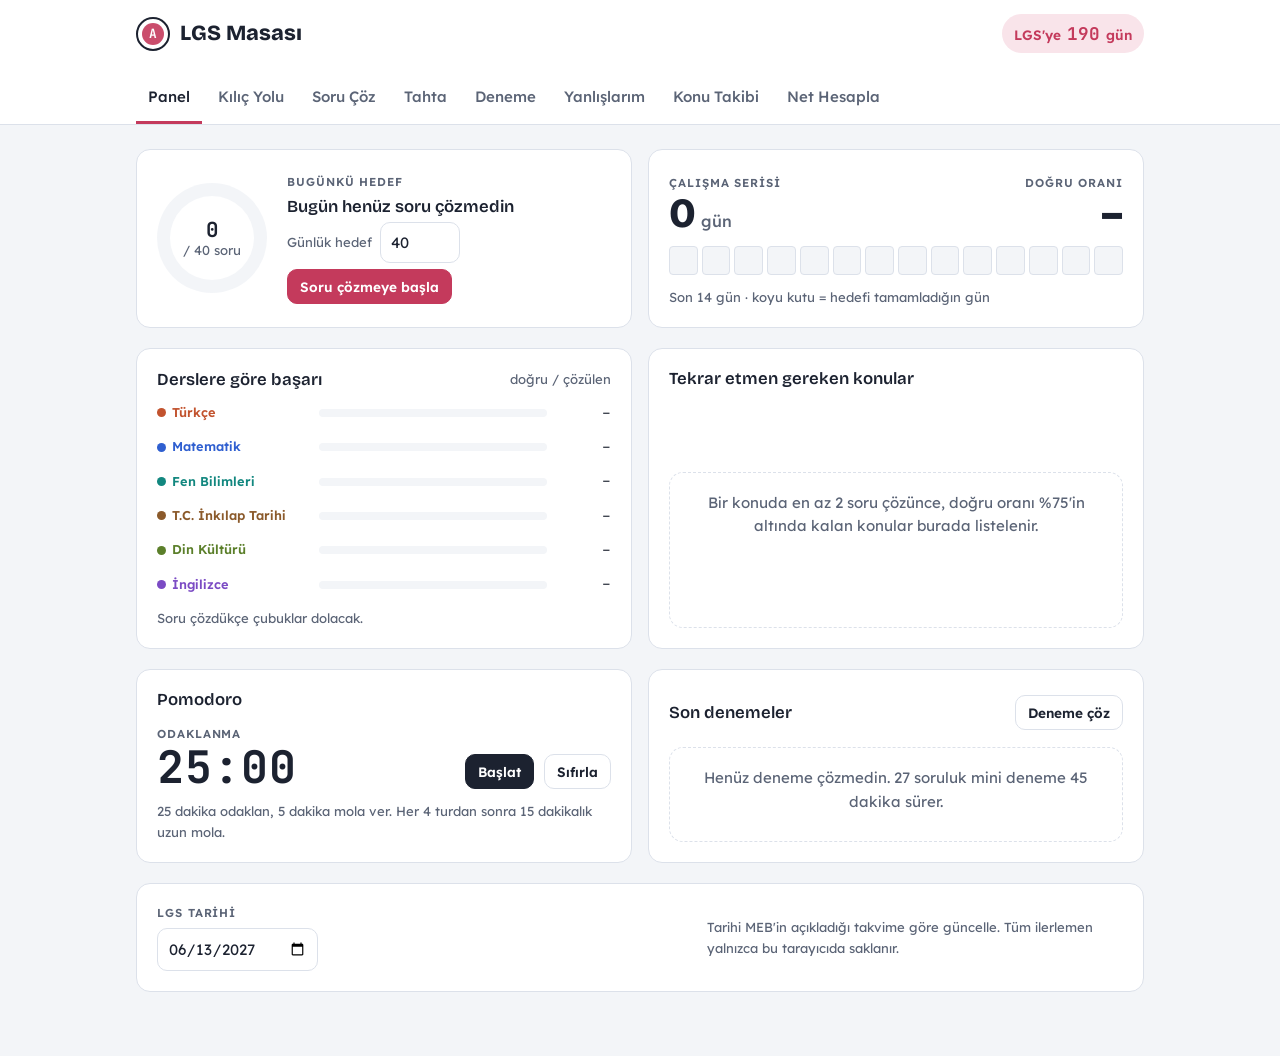
==== commit b286240e: "Elle yazıp çözmek için Tahta bölümü ekle Kalem, fosforlu kalem, silgi, renk ve kalınlık seçimi, geri" ====
--- a/index.html
+++ b/index.html
@@ -45,6 +45,7 @@
   color-scheme: dark;
 }
 * { box-sizing: border-box; }
+[hidden] { display: none !important; }
 body {
   margin: 0; background: var(--paper); color: var(--ink);
   font-family: var(--f-body); font-size: 15px; line-height: 1.55;
@@ -213,6 +214,31 @@
 .tbar { height: 6px; background: var(--paper); border-radius: 999px; overflow: hidden; margin-bottom: 14px; }
 .tbar i { display: block; height: 100%; width: 100%; background: var(--accent); }
 .tag.src { background: var(--accent-soft); color: var(--accent); }
+/* Tahta */
+.sr { position: absolute; width: 1px; height: 1px; overflow: hidden; clip: rect(0 0 0 0); white-space: nowrap; }
+.board-card { padding: 0; overflow: hidden; display: grid; }
+.board-card.full { position: fixed; inset: 0; z-index: 50; border-radius: 0; border: 0; align-content: start;
+  padding-top: env(safe-area-inset-top, 0px); padding-bottom: env(safe-area-inset-bottom, 0px);
+  padding-left: env(safe-area-inset-left, 0px); padding-right: env(safe-area-inset-right, 0px); }
+body.kilit { overflow: hidden; }
+.toolbar { display: flex; flex-wrap: wrap; gap: 10px 14px; align-items: center; padding: 10px 14px; border-bottom: 1px solid var(--line); }
+.toolbar .tb-sag { margin-left: auto; }
+.seg { display: inline-flex; border: 1.5px solid var(--line); border-radius: 10px; overflow: hidden; }
+.seg button { border: 0; background: var(--sheet); padding: 6px 12px; cursor: pointer; font-size: .88rem; }
+.seg button + button { border-left: 1.5px solid var(--line); }
+.seg button[aria-pressed="true"] { background: var(--ink); color: var(--sheet); }
+.swatches, .sizes { display: flex; gap: 6px; align-items: center; }
+.sw { width: 26px; height: 26px; border-radius: 50%; background: var(--sw); border: 2px solid var(--sheet); box-shadow: 0 0 0 1.5px var(--line); cursor: pointer; padding: 0; }
+.sw[aria-pressed="true"] { box-shadow: 0 0 0 2.5px var(--ink); }
+.sizes button { width: 30px; height: 30px; border-radius: 8px; border: 1.5px solid var(--line); background: var(--sheet); display: grid; place-items: center; cursor: pointer; padding: 0; }
+.sizes button[aria-pressed="true"] { border-color: var(--ink); }
+.sizes i { display: block; border-radius: 50%; background: var(--ink); }
+.board { --g: 40px; position: relative; margin: 0 auto; background-color: #fdfdfb; max-width: 100%; }
+.board.z-kare { background-image: linear-gradient(#d9e4f2 1px, transparent 1px), linear-gradient(90deg, #d9e4f2 1px, transparent 1px); background-size: var(--g) var(--g); }
+.board.z-cizgi { background-image: linear-gradient(#cddcf0 1px, transparent 1px); background-size: 100% var(--g); }
+.board.z-nokta { background-image: radial-gradient(#b9c6d8 1.2px, transparent 1.4px); background-size: var(--g) var(--g); }
+.board canvas { display: block; touch-action: none; cursor: crosshair; }
+.pager { display: flex; flex-wrap: wrap; gap: 10px; align-items: center; justify-content: space-between; padding: 10px 14px; border-top: 1px solid var(--line); }
 @media (prefers-reduced-motion: reduce) { * { transition: none !important; } }
 </style>
 </head>
@@ -507,7 +533,7 @@
 
 /* ===================== YÖNLENDİRME ===================== */
 const SEKME = [
-  ["panel", "Panel"], ["oyun", "Kılıç Yolu"], ["coz", "Soru Çöz"], ["deneme", "Deneme"], ["yanlis", "Yanlışlarım"], ["konular", "Konu Takibi"], ["net", "Net Hesapla"],
+  ["panel", "Panel"], ["oyun", "Kılıç Yolu"], ["coz", "Soru Çöz"], ["tahta", "Tahta"], ["deneme", "Deneme"], ["yanlis", "Yanlışlarım"], ["konular", "Konu Takibi"], ["net", "Net Hesapla"],
 ];
 let aktif = "panel";
 function ust() {
@@ -524,11 +550,12 @@
 }
 function ciz() {
   ust();
-  const v = { panel: vPanel, oyun: vOyun, coz: vCoz, deneme: vDeneme, yanlis: vYanlis, konular: vKonular, net: vNet }[aktif];
+  const v = { panel: vPanel, oyun: vOyun, coz: vCoz, tahta: vTahta, deneme: vDeneme, yanlis: vYanlis, konular: vKonular, net: vNet }[aktif];
   $("#main").innerHTML = v();
   if (aktif === "panel") pomoGuncelle();
   if (aktif === "net") netGuncelle();
   if (aktif === "oyun") oyunBagla(); else oyunDurdur();
+  if (aktif === "tahta") tahtaBagla(); else document.body.classList.remove("kilit");
 }
 
 /* ===================== PANEL ===================== */
@@ -722,7 +749,7 @@
     <div class="opts">${q.o.map((o, j) => `<button class="opt ${sinif(j)}" data-act="p-sec" data-j="${j}" ${acik ? "disabled" : ""}><span class="bub">${HARF[j]}</span><span>${esc(o)}</span></button>`).join("")}</div>
     ${acik ? `<div class="explain ${c === q.a ? "" : "no"}"><b>${c === q.a ? "Doğru!" : c < 0 ? "Boş bıraktın." : "Yanlış."}</b> Doğru cevap ${HARF[q.a]}. ${esc(q.e)}</div>` : ""}
     <div class="qfoot">
-      <button class="btn ghost small" data-act="p-bitir">Testi bitir</button>
+      <div class="row" style="gap:8px"><button class="btn ghost small" data-act="p-bitir">Testi bitir</button><button class="btn ghost small" data-act="t-gonder" data-id="${q.id}">Tahtada çöz</button></div>
       ${acik ? `<button class="btn" data-act="p-ileri">${Z.i + 1 < Z.liste.length ? "Sonraki soru" : "Sonuçları gör"}</button>`
              : `<button class="btn ghost" data-act="p-sec" data-j="-1">Boş bırak</button>`}
     </div>
@@ -866,6 +893,7 @@
       <p>${esc(q.q)}</p>
       <div class="ans">Doğru cevap: <b>${HARF[q.a]}) ${esc(q.o[q.a])}</b></div>
       <div class="note">${esc(q.e)}</div>
+      <div><button class="btn ghost small" data-act="t-gonder" data-id="${q.id}">Tahtada çöz</button></div>
     </details>`).join("")}
   </section>`;
 }
@@ -1337,6 +1365,191 @@
 window.addEventListener("resize", () => { if (aktif === "oyun") gBoyut(); });
 document.addEventListener("pointerdown", e => { if (e.target.id === "g-cv") zipla(); });
 
+/* ===================== TAHTA ===================== */
+/* Çizgiler vektör olarak 1000×700'lük mantıksal tahtada saklanır; ekran boyutu değişse de bozulmaz. */
+const TKEY = "lgs-masasi-tahta-v1", TW = 1000, TH = 700;
+const T_RENK = [["#1c2230", "Siyah"], ["#2f5fd0", "Mavi"], ["#d23a3a", "Kırmızı"], ["#1d8f55", "Yeşil"], ["#f2b705", "Sarı"]];
+const T_KAL = { kalem: [2, 4, 8], fosfor: [14, 24, 36], silgi: [16, 34, 70] };
+const T_AD = { kalem: "Kalem", fosfor: "Fosforlu", silgi: "Silgi" };
+const T = { arac: "kalem", renk: "#1c2230", kal: 1, tam: false, onay: null, aktifCizgi: null, ileri: [], cv: null, ctx: null, cache: null, olcek: 1, dpr: 1, raf: 0, kayitHata: false, cevap: null, soruDers: "hepsi" };
+function tYukle() {
+  try { const r = localStorage.getItem(TKEY); if (r) { const d = JSON.parse(r); if (d.sayfalar && d.sayfalar.length) return Object.assign({ zemin: "kare", i: 0 }, d); } } catch (e) {}
+  return { sayfalar: [{ cizgi: [], soru: null }], i: 0, zemin: "kare" };
+}
+const TB = tYukle();
+let tKayitZaman = 0;
+function tKaydet() {
+  clearTimeout(tKayitZaman);
+  tKayitZaman = setTimeout(() => {
+    try { localStorage.setItem(TKEY, JSON.stringify(TB)); T.kayitHata = false; } catch (e) { T.kayitHata = true; }
+    const n = $("#t-not"); if (n) n.textContent = T.kayitHata ? "Tahta çok doldu, bu tarayıcıya kaydedilemedi. Bazı sayfaları temizle." : "";
+  }, 400);
+}
+const tSayfa = () => TB.sayfalar[TB.i];
+
+function vTahta() {
+  const sf = tSayfa(), q = sf.soru && QMAP[sf.soru];
+  const kal = T_KAL[T.arac];
+  return `
+  <section class="card stack" id="t-soru">${q ? tSoruHtml(q) : `
+    <div class="row" style="justify-content:space-between;align-items:end">
+      <div style="min-width:0;flex:1 1 280px"><h2>Tahta</h2><p class="muted" style="margin:4px 0 0">Kendi sorunu elle yaz ve çöz ya da bankadan bir soru getirip altında işlem yap. Sayfaların bu tarayıcıda saklanır.</p></div>
+      <div class="row">
+        <label class="sr" for="t-ders">Ders</label>
+        <select id="t-ders"><option value="hepsi">Karışık</option>${DK.map(s => `<option value="${s}" ${T.soruDers === s ? "selected" : ""}>${esc(DERS[s].ad)}</option>`).join("")}</select>
+        <button class="btn ghost" data-act="t-getir">Soru getir</button>
+      </div>
+    </div>`}
+  </section>
+  <section class="card board-card ${T.tam ? "full" : ""}" id="t-wrap">
+    <div class="toolbar" role="toolbar" aria-label="Tahta araçları">
+      <div class="seg">${Object.keys(T_AD).map(a => `<button data-act="t-arac" data-v="${a}" aria-pressed="${T.arac === a}">${T_AD[a]}</button>`).join("")}</div>
+      <div class="swatches" ${T.arac === "silgi" ? "hidden" : ""}>${T_RENK.map(([c, ad]) => `<button class="sw" data-act="t-renk" data-v="${c}" style="--sw:${c}" aria-pressed="${T.renk === c}" aria-label="${ad}"></button>`).join("")}</div>
+      <div class="sizes">${kal.map((k, i) => `<button data-act="t-kal" data-v="${i}" aria-pressed="${T.kal === i}" aria-label="Kalınlık ${i + 1}"><i style="width:${Math.min(22, 4 + i * 7)}px;height:${Math.min(22, 4 + i * 7)}px"></i></button>`).join("")}</div>
+      <div class="row" style="gap:6px">
+        <button class="btn ghost small" data-act="t-geri" ${sf.cizgi.length ? "" : "disabled"} title="Ctrl+Z">Geri al</button>
+        <button class="btn ghost small" data-act="t-ileri" ${T.ileri.length ? "" : "disabled"} title="Ctrl+Y">Yinele</button>
+      </div>
+      <div class="row tb-sag" style="gap:6px">
+        <label class="sr" for="t-zemin">Zemin</label>
+        <select id="t-zemin">${[["kare", "Kareli"], ["cizgi", "Çizgili"], ["nokta", "Noktalı"], ["duz", "Düz"]].map(([v, ad]) => `<option value="${v}" ${TB.zemin === v ? "selected" : ""}>${ad}</option>`).join("")}</select>
+        <button class="btn ghost small" data-act="t-tam">${T.tam ? "Küçült" : "Tam ekran"}</button>
+      </div>
+    </div>
+    <div class="board z-${TB.zemin}" id="t-board"><canvas id="t-cv" aria-label="Çizim tahtası"></canvas></div>
+    <div class="pager">
+      <div class="row" style="gap:6px">
+        <button class="btn ghost small" data-act="t-sayfa" data-v="-1" ${TB.i === 0 ? "disabled" : ""} aria-label="Önceki sayfa">‹</button>
+        <span class="mono note">Sayfa ${TB.i + 1} / ${TB.sayfalar.length}</span>
+        <button class="btn ghost small" data-act="t-sayfa" data-v="1" ${TB.i + 1 >= TB.sayfalar.length ? "disabled" : ""} aria-label="Sonraki sayfa">›</button>
+        <button class="btn ghost small" data-act="t-yeni">+ Yeni sayfa</button>
+      </div>
+      <span class="note" id="t-not">${T.kayitHata ? "Tahta çok doldu, bu tarayıcıya kaydedilemedi." : T.tam && window.innerHeight > window.innerWidth ? "Telefonu yan çevirirsen tahta büyür." : ""}</span>
+      ${T.onay ? `<div class="confirm"><span>${T.onay === "sil" ? "Bu sayfa silinsin mi?" : "Sayfadaki tüm çizimler silinsin mi?"}</span><button class="btn accent small" data-act="t-onay-evet">Evet</button><button class="btn ghost small" data-act="t-onay-hayir">Vazgeç</button></div>`
+        : `<div class="row" style="gap:6px"><button class="btn ghost small" data-act="t-temizle" ${sf.cizgi.length ? "" : "disabled"}>Sayfayı temizle</button>${TB.sayfalar.length > 1 ? `<button class="btn ghost small" data-act="t-sil">Sayfayı sil</button>` : ""}</div>`}
+    </div>
+  </section>`;
+}
+function tSoruHtml(q) {
+  const c = T.cevap;
+  const sinif = j => c === null ? "" : j === q.a ? "ok" : j === c ? "no" : "";
+  return `
+    <div class="qhead" style="margin:0">${chip(q.s)}<span class="note">${esc(q.t)}</span>${kaynak(q)}
+      <span class="row" style="gap:6px;margin-left:auto"><button class="btn ghost small" data-act="t-getir">Başka soru</button><button class="btn ghost small" data-act="t-kaldir">Soruyu kaldır</button></span></div>
+    <p class="qtext" style="margin:0">${esc(q.q)}</p>
+    <div class="opts">${q.o.map((o, j) => `<button class="opt ${sinif(j)}" data-act="t-cev" data-j="${j}" ${c !== null ? "disabled" : ""}><span class="bub">${HARF[j]}</span><span>${esc(o)}</span></button>`).join("")}</div>
+    ${c !== null ? `<div class="explain ${c === q.a ? "" : "no"}" style="margin:0"><b>${c === q.a ? "Doğru!" : "Yanlış."}</b> Doğru cevap ${HARF[q.a]}. ${esc(q.e)}</div>` : `<p class="note" style="margin:0">İşlemini aşağıdaki tahtada yap, sonra cevabını seç.</p>`}`;
+}
+function tSoruGuncelle() { const el = $("#t-soru"); if (el) { const q = QMAP[tSayfa().soru]; if (q) el.innerHTML = tSoruHtml(q); } }
+function tahtaSoruKoy(id) {
+  const sf = tSayfa();
+  if (!sf.cizgi.length && !sf.soru) sf.soru = id;
+  else { TB.sayfalar.push({ cizgi: [], soru: id }); TB.i = TB.sayfalar.length - 1; }
+  T.cevap = null; T.ileri = []; tKaydet();
+}
+
+/* ---- çizim ---- */
+function tahtaBagla() {
+  const cv = $("#t-cv"); if (!cv) return;
+  T.cv = cv; T.ctx = cv.getContext("2d"); T.cache = document.createElement("canvas");
+  tBoyut();
+  cv.addEventListener("pointerdown", tBas);
+  cv.addEventListener("pointermove", tHareket);
+  cv.addEventListener("pointerup", tBirak);
+  cv.addEventListener("pointercancel", tBirak);
+  document.body.classList.toggle("kilit", T.tam);
+}
+function tBoyut() {
+  if (!T.cv) return;
+  const wrap = $("#t-board");
+  let w = wrap.parentElement.clientWidth - (T.tam ? 0 : 2);
+  if (T.tam) {
+    const ust = $("#t-wrap .toolbar").offsetHeight + $("#t-wrap .pager").offsetHeight + 24;
+    w = Math.min(w, (window.innerHeight - ust) * TW / TH);
+  }
+  w = Math.max(200, Math.floor(w));
+  const h = Math.round(w * TH / TW);
+  T.olcek = w / TW; T.dpr = Math.min(2, window.devicePixelRatio || 1);
+  wrap.style.width = w + "px"; wrap.style.height = h + "px";
+  wrap.style.setProperty("--g", (40 * T.olcek) + "px");
+  [T.cv, T.cache].forEach(c => { c.width = Math.round(w * T.dpr); c.height = Math.round(h * T.dpr); });
+  T.cv.style.width = w + "px"; T.cv.style.height = h + "px";
+  tCacheYap();
+}
+function tCizgiCiz(ctx, c) {
+  const p = c.p; if (!p.length) return;
+  ctx.save();
+  ctx.globalCompositeOperation = c.a === "silgi" ? "destination-out" : "source-over";
+  ctx.globalAlpha = c.a === "fosfor" ? 0.35 : 1;
+  ctx.strokeStyle = ctx.fillStyle = c.c;
+  ctx.lineCap = ctx.lineJoin = "round";
+  ctx.lineWidth = c.w;
+  if (p.length === 1) { ctx.beginPath(); ctx.arc(p[0][0], p[0][1], c.w / 2, 0, 7); ctx.fill(); ctx.restore(); return; }
+  ctx.beginPath(); ctx.moveTo(p[0][0], p[0][1]);
+  for (let i = 1; i < p.length - 1; i++) {
+    const mx = (p[i][0] + p[i + 1][0]) / 2, my = (p[i][1] + p[i + 1][1]) / 2;
+    ctx.quadraticCurveTo(p[i][0], p[i][1], mx, my);
+  }
+  const s = p[p.length - 1]; ctx.lineTo(s[0], s[1]);
+  ctx.stroke(); ctx.restore();
+}
+function tCacheYap() {
+  const x = T.cache.getContext("2d");
+  x.setTransform(1, 0, 0, 1, 0, 0); x.clearRect(0, 0, T.cache.width, T.cache.height);
+  x.setTransform(T.olcek * T.dpr, 0, 0, T.olcek * T.dpr, 0, 0);
+  tSayfa().cizgi.forEach(c => tCizgiCiz(x, c));
+  tGoster();
+}
+function tGoster() {
+  const x = T.ctx; if (!x) return;
+  x.setTransform(1, 0, 0, 1, 0, 0); x.clearRect(0, 0, T.cv.width, T.cv.height);
+  if (T.aktifCizgi && T.aktifCizgi.a === "silgi") {
+    // silgi canlıyken önbelleği kopyalayıp üstünden sil
+    x.drawImage(T.cache, 0, 0);
+    x.setTransform(T.olcek * T.dpr, 0, 0, T.olcek * T.dpr, 0, 0); tCizgiCiz(x, T.aktifCizgi);
+  } else {
+    x.drawImage(T.cache, 0, 0);
+    if (T.aktifCizgi) { x.setTransform(T.olcek * T.dpr, 0, 0, T.olcek * T.dpr, 0, 0); tCizgiCiz(x, T.aktifCizgi); }
+  }
+}
+function tNokta(e) {
+  const r = T.cv.getBoundingClientRect();
+  return [Math.round((e.clientX - r.left) / T.olcek * 10) / 10, Math.round((e.clientY - r.top) / T.olcek * 10) / 10];
+}
+function tBas(e) {
+  if (e.button > 0) return;
+  e.preventDefault();
+  T.cv.setPointerCapture(e.pointerId);
+  const taban = T_KAL[T.arac][T.kal];
+  const bas = e.pointerType === "pen" && e.pressure > 0 ? 0.6 + e.pressure * 0.8 : 1;
+  T.aktifCizgi = { a: T.arac, c: T.arac === "silgi" ? "#000" : T.renk, w: Math.round(taban * (T.arac === "kalem" ? bas : 1) * 10) / 10, p: [tNokta(e)] };
+  tGoster();
+}
+function tHareket(e) {
+  if (!T.aktifCizgi) return;
+  const olaylar = e.getCoalescedEvents ? e.getCoalescedEvents() : [e];
+  for (const o of (olaylar.length ? olaylar : [e])) {
+    const n = tNokta(o), s = T.aktifCizgi.p[T.aktifCizgi.p.length - 1];
+    if (Math.abs(n[0] - s[0]) + Math.abs(n[1] - s[1]) >= 1.5) T.aktifCizgi.p.push(n);
+  }
+  if (!T.raf) T.raf = requestAnimationFrame(() => { T.raf = 0; tGoster(); });
+}
+function tBirak() {
+  if (!T.aktifCizgi) return;
+  tSayfa().cizgi.push(T.aktifCizgi); T.aktifCizgi = null; T.ileri = [];
+  const x = T.cache.getContext("2d"); x.setTransform(T.olcek * T.dpr, 0, 0, T.olcek * T.dpr, 0, 0);
+  tCizgiCiz(x, tSayfa().cizgi[tSayfa().cizgi.length - 1]);
+  tGoster(); tKaydet(); tAracGuncelle();
+}
+function tAracGuncelle() {
+  const sf = tSayfa();
+  const g = $('[data-act="t-geri"]'), i = $('[data-act="t-ileri"]'), t = $('[data-act="t-temizle"]');
+  if (g) g.disabled = !sf.cizgi.length; if (i) i.disabled = !T.ileri.length; if (t) t.disabled = !sf.cizgi.length;
+}
+function tGeri() { const sf = tSayfa(); if (!sf.cizgi.length) return; T.ileri.push(sf.cizgi.pop()); tCacheYap(); tKaydet(); tAracGuncelle(); }
+function tIleri() { if (!T.ileri.length) return; tSayfa().cizgi.push(T.ileri.pop()); tCacheYap(); tKaydet(); tAracGuncelle(); }
+window.addEventListener("resize", () => { if (aktif === "tahta") tBoyut(); });
+
 /* ===================== OLAYLAR ===================== */
 document.addEventListener("click", e => {
   const tab = e.target.closest("[data-tab]");
@@ -1389,7 +1602,30 @@
   else if (a === "g-devam") gDevam();
   else if (a === "g-menu") { G.durum = "menu"; G.canavar = null; G.soru = null; gHud(); gPanel(); }
   else if (a === "g-ses") { G.sesAcik = !G.sesAcik; gHud(); }
-  else if (a === "pomo-sifir") { clearInterval(P.int); P.calisiyor = false; P.mod = "calis"; P.kalan = POMO_SURE.calis; pomoGuncelle(); }
+  else if (a === "t-arac") { T.arac = b.dataset.v; if (T.kal > 2) T.kal = 1; ciz(); }
+  else if (a === "t-renk") { T.renk = b.dataset.v; if (T.arac === "silgi") T.arac = "kalem"; ciz(); }
+  else if (a === "t-kal") { T.kal = +b.dataset.v; ciz(); }
+  else if (a === "t-geri") tGeri();
+  else if (a === "t-ileri") tIleri();
+  else if (a === "t-tam") { T.tam = !T.tam; ciz(); }
+  else if (a === "t-sayfa") { TB.i = Math.max(0, Math.min(TB.sayfalar.length - 1, TB.i + +b.dataset.v)); T.ileri = []; T.cevap = null; T.onay = null; tKaydet(); ciz(); }
+  else if (a === "t-yeni") { TB.sayfalar.push({ cizgi: [], soru: null }); TB.i = TB.sayfalar.length - 1; T.ileri = []; T.cevap = null; tKaydet(); ciz(); }
+  else if (a === "t-temizle") { T.onay = "temizle"; ciz(); }
+  else if (a === "t-sil") { T.onay = "sil"; ciz(); }
+  else if (a === "t-onay-hayir") { T.onay = null; ciz(); }
+  else if (a === "t-onay-evet") {
+    if (T.onay === "sil" && TB.sayfalar.length > 1) { TB.sayfalar.splice(TB.i, 1); TB.i = Math.min(TB.i, TB.sayfalar.length - 1); }
+    else tSayfa().cizgi = [];
+    T.onay = null; T.ileri = []; T.cevap = null; tKaydet(); ciz();
+  }
+  else if (a === "t-getir") {
+    const h = Q.filter(q => T.soruDers === "hepsi" || q.s === T.soruDers);
+    tSayfa().soru = h[Math.floor(Math.random() * h.length)].id; T.cevap = null; tKaydet(); ciz();
+  }
+  else if (a === "t-kaldir") { tSayfa().soru = null; T.cevap = null; tKaydet(); ciz(); }
+  else if (a === "t-cev") { const q = QMAP[tSayfa().soru]; if (q && T.cevap === null) { T.cevap = +b.dataset.j; kaydetCevap(q, T.cevap); ust(); tSoruGuncelle(); } }
+  else if (a === "t-gonder") { tahtaSoruKoy(b.dataset.id); git("tahta"); }
+ { clearInterval(P.int); P.calisiyor = false; P.mod = "calis"; P.kalan = POMO_SURE.calis; pomoGuncelle(); }
 });
 document.addEventListener("change", e => {
   const t = e.target;
@@ -1397,6 +1633,8 @@
   else if (t.id === "c-adet") { C.adet = +t.value; }
   else if (t.id === "c-yeni") { C.yeni = t.checked; ciz(); }
   else if (t.id === "c-meb") { C.meb = t.checked; ciz(); }
+  else if (t.id === "t-ders") { T.soruDers = t.value; }
+  else if (t.id === "t-zemin") { TB.zemin = t.value; tKaydet(); const bd = $("#t-board"); if (bd) bd.className = "board z-" + t.value; }
   else if (t.id === "g-meb") { G.meb = t.checked; }
   else if (t.id === "hedef") { const v = Math.max(5, Math.min(300, +t.value || 40)); S.hedef = v; kaydet(); ciz(); }
   else if (t.id === "sinav" && t.value) { S.sinav = t.value; kaydet(); ust(); }
@@ -1408,6 +1646,13 @@
 });
 document.addEventListener("keydown", e => {
   if (e.target.matches("input, select, textarea")) return;
+  if (aktif === "tahta") {
+    const z = (e.ctrlKey || e.metaKey) && e.key.toLowerCase() === "z";
+    if (z && !e.shiftKey) { e.preventDefault(); tGeri(); }
+    else if ((e.ctrlKey || e.metaKey) && (e.key.toLowerCase() === "y" || (z && e.shiftKey))) { e.preventDefault(); tIleri(); }
+    else if (e.key === "Escape" && T.tam) { T.tam = false; ciz(); }
+    return;
+  }
   const k = e.key.toUpperCase();
   const idx = HARF.indexOf(k);
   if (aktif === "oyun") {
